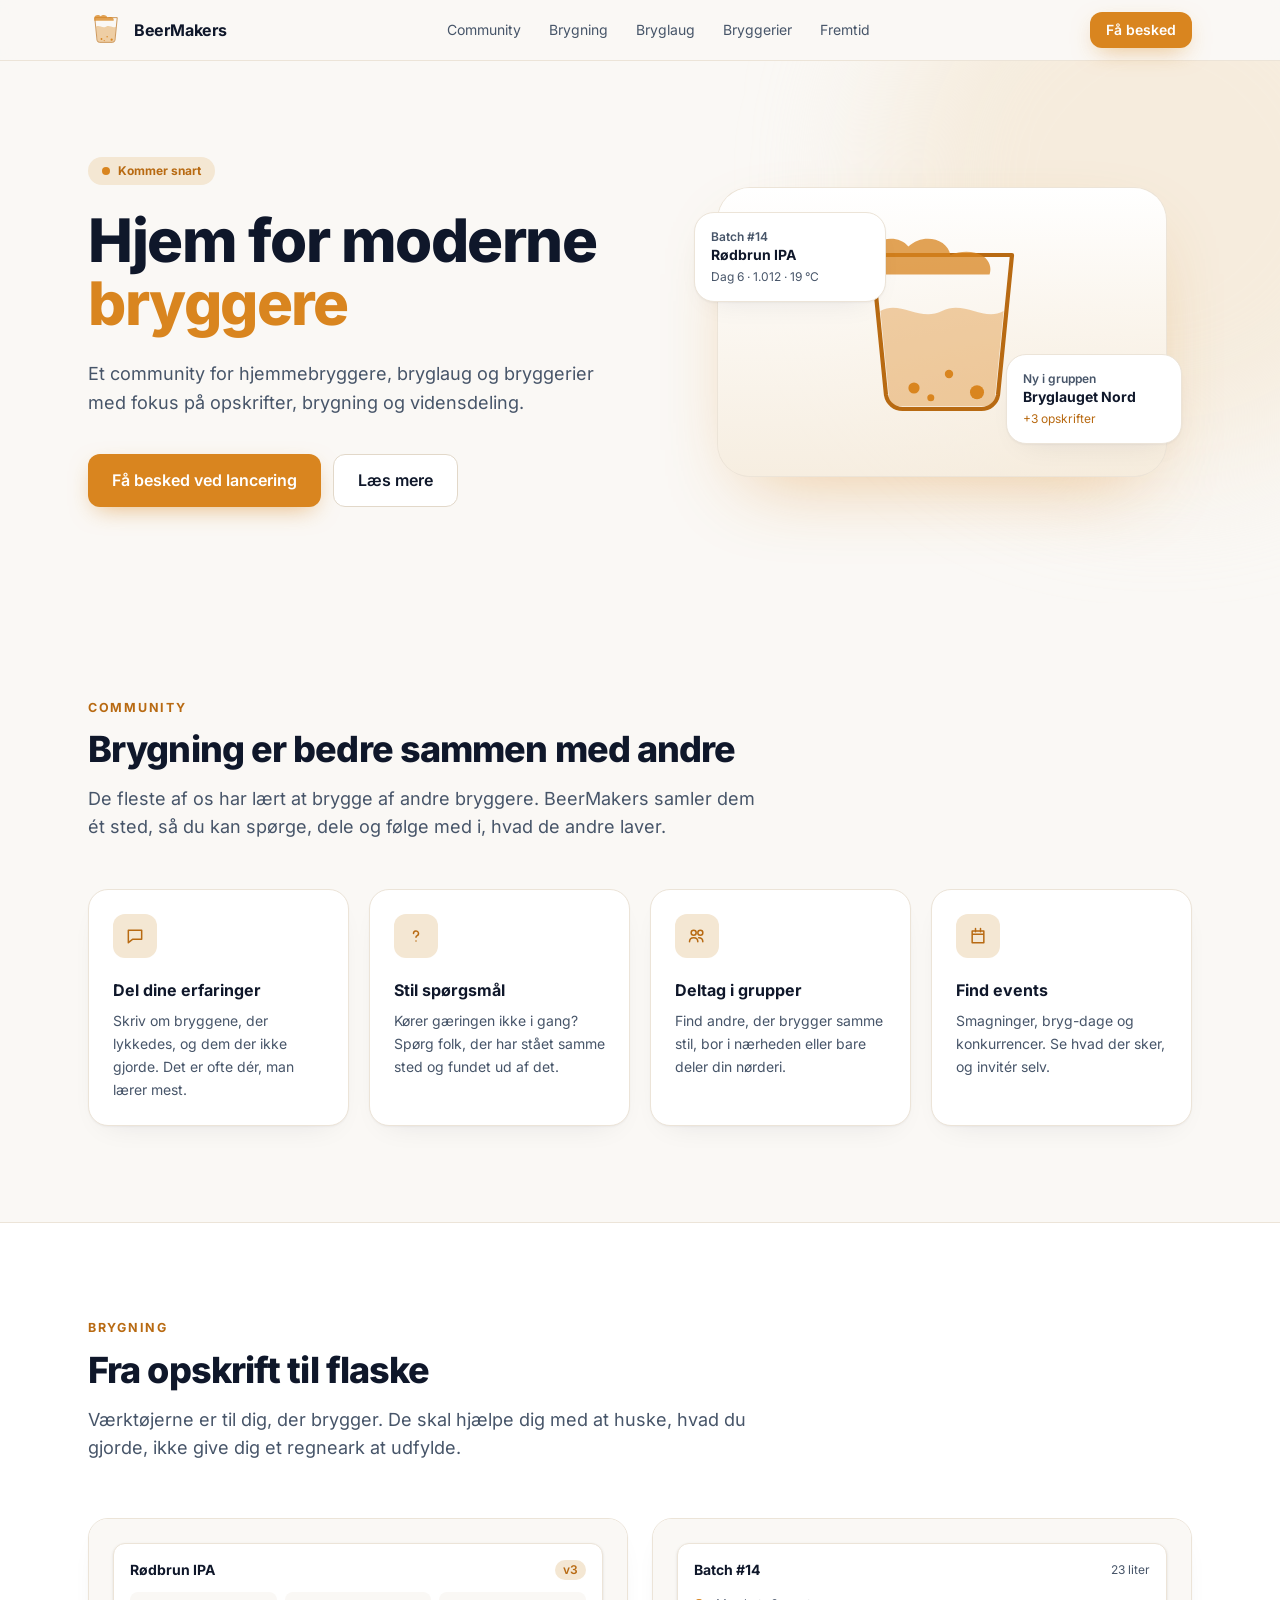
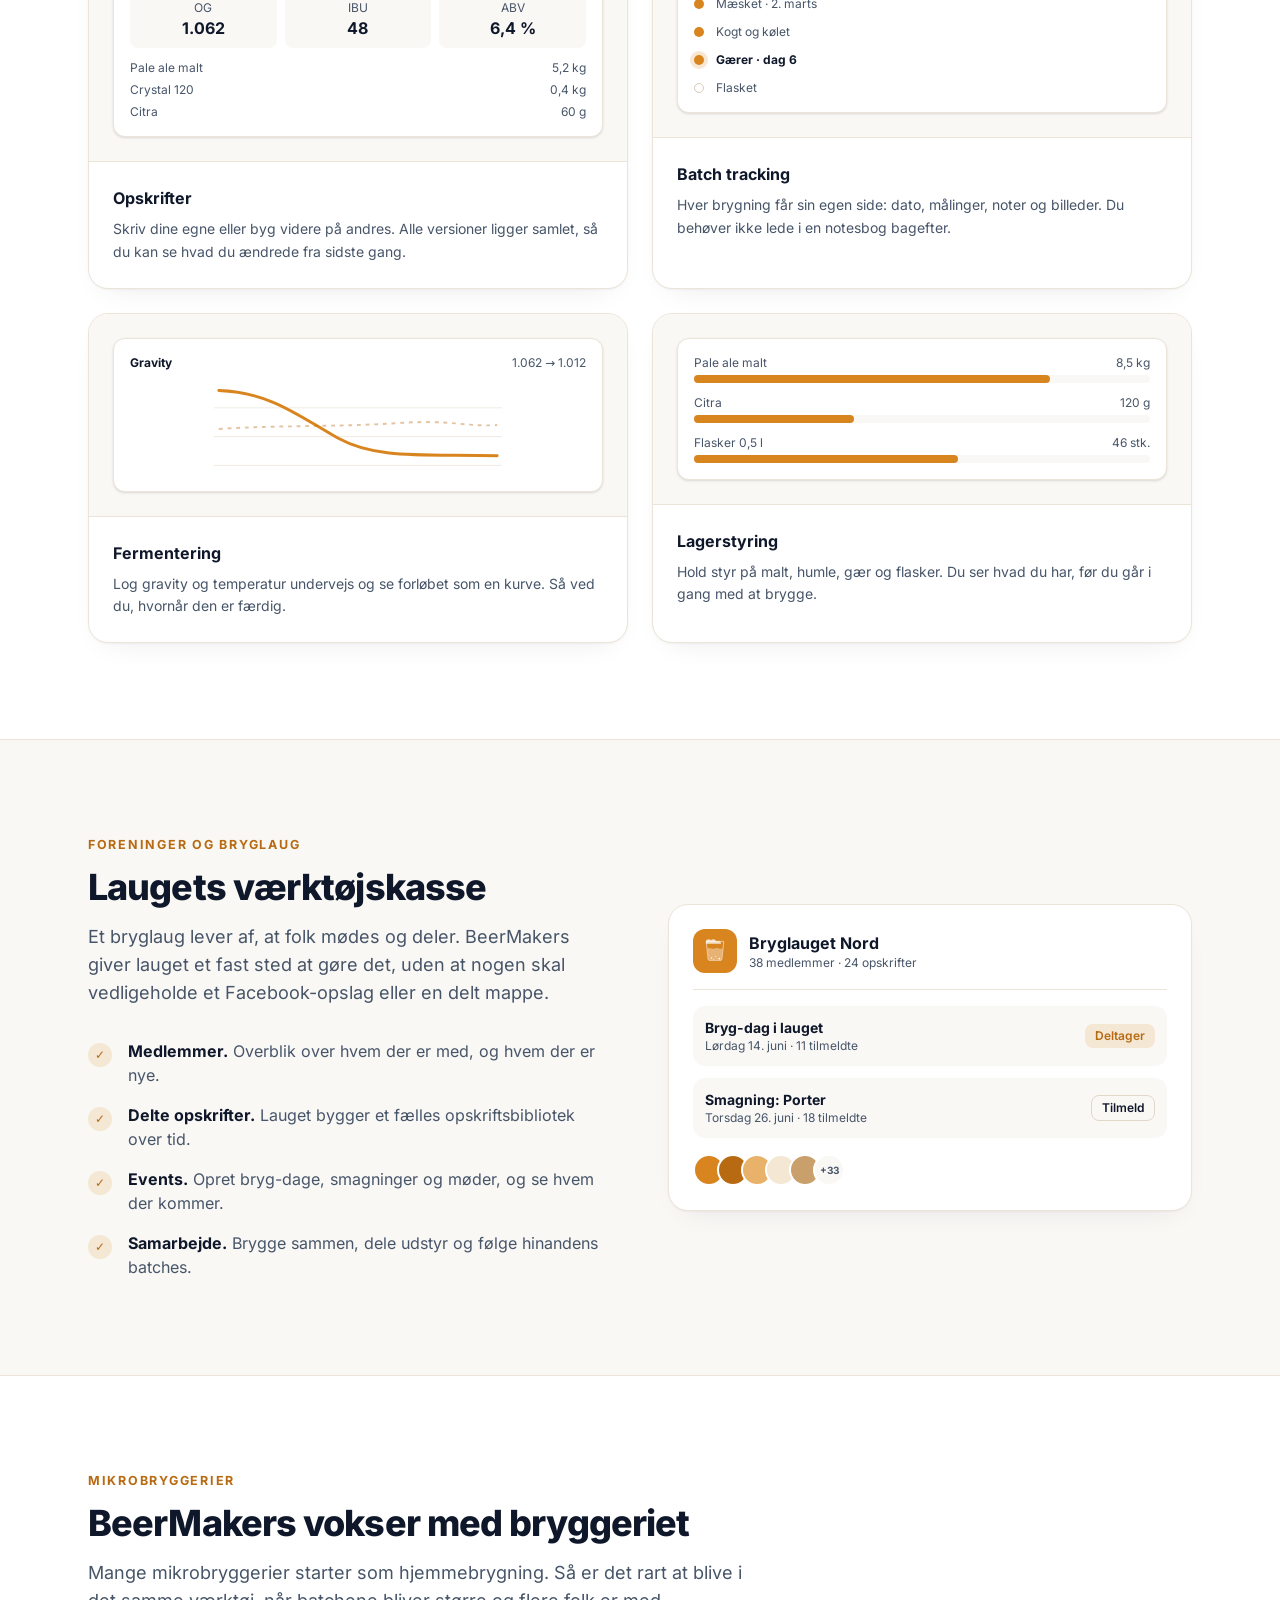
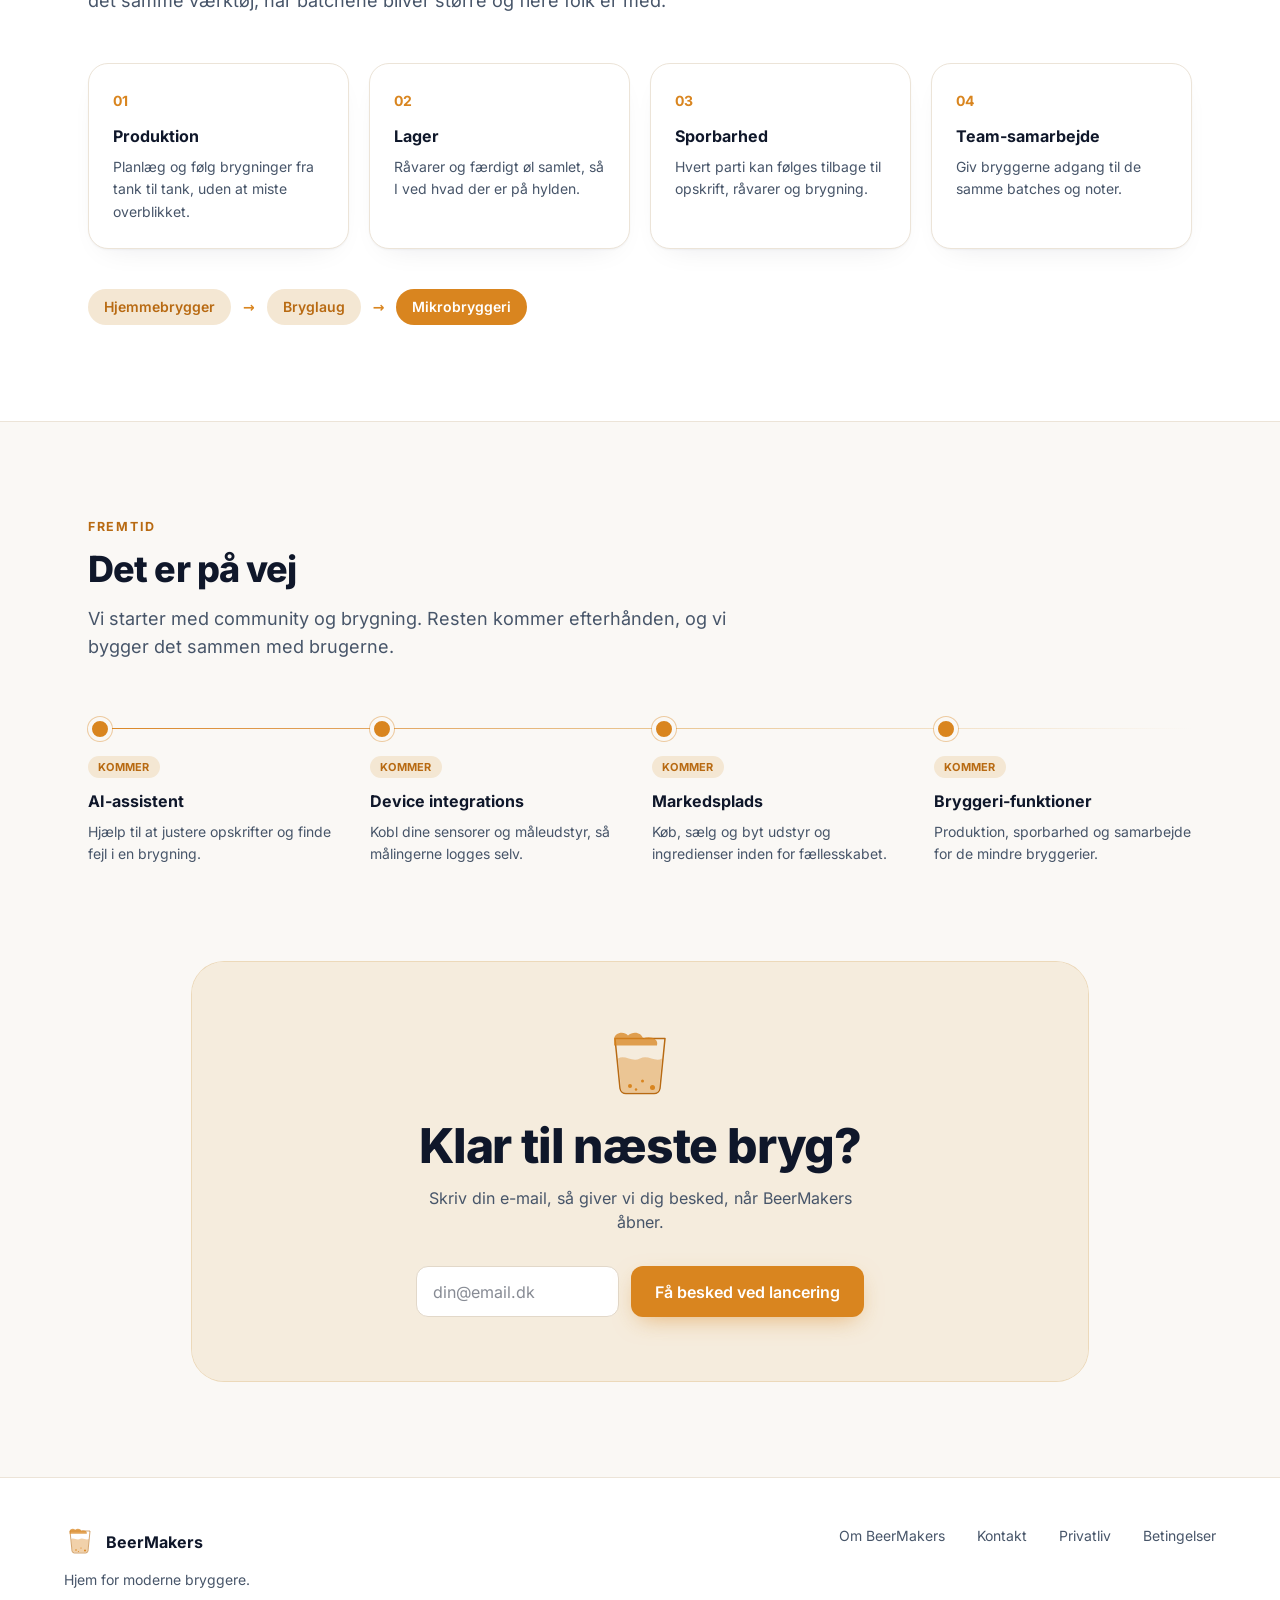
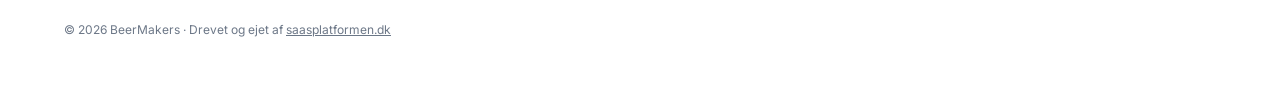
==== index.html @ 2451d0ae "Deploy 2026-11-15T20:07Z Co-authored-by: Copilot <223556219+Copilot@users.noreply.github.com>" ====
<!DOCTYPE html><html lang="da"><head><meta charset="utf-8"><meta name="viewport" content="width=device-width, initial-scale=1"><title>BeerMakers – Hjem for moderne bryggere</title><meta name="description" content="BeerMakers er et community for hjemmebryggere, bryglaug og bryggerier med fokus på opskrifter, brygning og vidensdeling. Kommer snart."><meta name="theme-color" content="#FAF8F5"><link rel="canonical" href="https://www.beermakers.online/"><link rel="icon" type="image/svg+xml" href="/favicon.svg"><meta property="og:type" content="website"><meta property="og:locale" content="da_DK"><meta property="og:site_name" content="BeerMakers"><meta property="og:title" content="BeerMakers – Hjem for moderne bryggere"><meta property="og:description" content="BeerMakers er et community for hjemmebryggere, bryglaug og bryggerier med fokus på opskrifter, brygning og vidensdeling. Kommer snart."><meta property="og:url" content="https://www.beermakers.online/"><meta name="twitter:card" content="summary"><script type="application/ld+json">{"@context":"https://schema.org","@type":"Organization","name":"BeerMakers","url":"https://www.beermakers.online","parentOrganization":{"@type":"Organization","name":"SaaSPlatformen","url":"https://www.saasplatformen.dk"}}</script><link rel="stylesheet" href="/_astro/Base.D-Mkopzg.css"></head><body><a href="#main" class="sr-only focus:not-sr-only focus:fixed focus:left-4 focus:top-4 focus:z-50 focus:rounded-lg focus:bg-white focus:px-4 focus:py-2">Spring til indhold</a><header class="sticky top-0 z-40 border-b border-[#ece4d8] bg-paper/85 backdrop-blur"><div class="mx-auto flex max-w-6xl items-center justify-between px-6 py-3"><a href="/" class="flex items-center gap-2.5 font-bold tracking-tight"><svg viewBox="80 10 160 150" fill="none" class="logo-hover h-9 w-9" aria-hidden="true" focusable="false"><defs><clipPath id="glass-clip"><path d="M110 30h100l-10 100a12 12 0 0 1-12 10h-56a12 12 0 0 1-12-10z"></path></clipPath></defs><path d="M116 70c14-8 28 8 44 0s30 8 44 0l-6 60a8 8 0 0 1-8 8h-60a8 8 0 0 1-8-8z" fill="#D9851F" fill-opacity=".38"></path><path d="M110 30h100l-10 100a12 12 0 0 1-12 10h-56a12 12 0 0 1-12-10z" stroke="#B86A12" stroke-width="3" stroke-linejoin="round"></path><g clip-path="url(#glass-clip)" fill="#D9851F"><circle class="bubble" cx="140" cy="125" r="4"></circle><circle class="bubble" cx="165" cy="115" r="3" style="animation-delay:-1.2s"></circle><circle class="bubble" cx="185" cy="128" r="5" style="animation-delay:-2.4s"></circle><circle class="bubble" cx="152" cy="132" r="2.5" style="animation-delay:-.6s"></circle></g><path class="foam" d="M108 32c0-14 20-18 28-8 10-10 28-6 30 6 14-6 32 0 28 14H108z" fill="#D9851F" fill-opacity=".75"></path></svg><span>BeerMakers</span></a><nav class="hidden items-center gap-7 text-sm text-slate-body md:flex" aria-label="Hovedmenu"><a href="#community" class="hover:text-ink">Community</a><a href="#brygning" class="hover:text-ink">Brygning</a><a href="#laug" class="hover:text-ink">Bryglaug</a><a href="#bryggerier" class="hover:text-ink">Bryggerier</a><a href="#fremtid" class="hover:text-ink">Fremtid</a></nav><a href="#notify" class="btn btn-primary !px-4 !py-2 text-sm">Få besked</a></div></header><main id="main"><!-- HERO --><section class="relative overflow-hidden"><div class="pointer-events-none absolute -right-40 -top-40 h-[560px] w-[560px] rounded-full bg-cream/70 blur-3xl"></div><div class="relative mx-auto grid max-w-6xl items-center gap-14 px-6 pb-24 pt-16 md:pt-24 lg:grid-cols-[1.1fr_1fr]"><div><span class="reveal inline-flex items-center gap-2 rounded-full bg-cream px-3.5 py-1.5 text-xs font-bold text-amber-dark"><span class="h-2 w-2 rounded-full bg-amber"></span>Kommer snart</span><h1 class="reveal mt-6 text-5xl font-extrabold leading-[1.05] tracking-tight sm:text-6xl" style="--d:80ms">Hjem for moderne <span class="text-amber">bryggere</span></h1><p class="reveal mt-6 max-w-xl text-lg leading-relaxed text-slate-body" style="--d:160ms">Et community for hjemmebryggere, bryglaug og bryggerier med fokus på opskrifter, brygning og vidensdeling.</p><div class="reveal mt-9 flex flex-wrap gap-3" style="--d:240ms"><a href="#notify" class="btn btn-primary">Få besked ved lancering</a><a href="#community" class="btn btn-ghost">Læs mere</a></div></div><div class="reveal relative mx-auto w-full max-w-md" style="--d:150ms" aria-hidden="true"><div class="rounded-[2rem] bg-gradient-to-b from-white to-cream/60 p-8 shadow-[0_30px_80px_-30px_rgba(217,133,31,.45)] ring-1 ring-[#ece4d8]"><svg viewBox="80 10 160 150" fill="none" class="logo-hover mx-auto h-56 w-56" aria-hidden="true" focusable="false"><defs><clipPath id="glass-clip"><path d="M110 30h100l-10 100a12 12 0 0 1-12 10h-56a12 12 0 0 1-12-10z"></path></clipPath></defs><path d="M116 70c14-8 28 8 44 0s30 8 44 0l-6 60a8 8 0 0 1-8 8h-60a8 8 0 0 1-8-8z" fill="#D9851F" fill-opacity=".38"></path><path d="M110 30h100l-10 100a12 12 0 0 1-12 10h-56a12 12 0 0 1-12-10z" stroke="#B86A12" stroke-width="3" stroke-linejoin="round"></path><g clip-path="url(#glass-clip)" fill="#D9851F"><circle class="bubble" cx="140" cy="125" r="4"></circle><circle class="bubble" cx="165" cy="115" r="3" style="animation-delay:-1.2s"></circle><circle class="bubble" cx="185" cy="128" r="5" style="animation-delay:-2.4s"></circle><circle class="bubble" cx="152" cy="132" r="2.5" style="animation-delay:-.6s"></circle></g><path class="foam" d="M108 32c0-14 20-18 28-8 10-10 28-6 30 6 14-6 32 0 28 14H108z" fill="#D9851F" fill-opacity=".75"></path></svg></div><div class="card floaty absolute -left-6 top-6 w-48 p-4 text-sm" style="--r:-3deg"><p class="text-xs font-semibold text-slate-body">Batch #14</p><p class="font-bold">Rødbrun IPA</p><p class="mt-1 text-xs text-slate-body">Dag 6 · 1.012 · 19 °C</p></div><div class="card floaty absolute -right-4 bottom-8 w-44 p-4 text-sm" style="--r:3deg;animation-delay:-3s"><p class="text-xs font-semibold text-slate-body">Ny i gruppen</p><p class="font-bold">Bryglauget Nord</p><p class="mt-1 text-xs text-amber-dark">+3 opskrifter</p></div></div></div></section><!-- COMMUNITY --><section id="community" class="mx-auto max-w-6xl px-6 py-24"><p class="eyebrow reveal">Community</p><h2 class="reveal mt-3 max-w-2xl text-4xl font-extrabold tracking-tight" style="--d:60ms">Brygning er bedre sammen med andre</h2><p class="reveal mt-4 max-w-2xl text-lg text-slate-body" style="--d:120ms">De fleste af os har lært at brygge af andre bryggere. BeerMakers samler dem ét sted, så du kan spørge, dele og følge med i, hvad de andre laver.</p><div class="mt-12 grid gap-5 sm:grid-cols-2 lg:grid-cols-4"><article class="card reveal p-6" style="--d:0ms"><div class="grid h-11 w-11 place-items-center rounded-xl bg-cream text-amber-dark"><svg viewBox="0 0 24 24" class="h-5 w-5" fill="none" stroke="currentColor" stroke-width="1.8" stroke-linecap="round" stroke-linejoin="round" aria-hidden="true"><path d="M4 5h16v11H9l-5 4z"></path></svg></div><h3 class="mt-5 font-bold">Del dine erfaringer</h3><p class="mt-2 text-sm leading-relaxed text-slate-body">Skriv om bryggene, der lykkedes, og dem der ikke gjorde. Det er ofte dér, man lærer mest.</p></article><article class="card reveal p-6" style="--d:80ms"><div class="grid h-11 w-11 place-items-center rounded-xl bg-cream text-amber-dark"><svg viewBox="0 0 24 24" class="h-5 w-5" fill="none" stroke="currentColor" stroke-width="1.8" stroke-linecap="round" stroke-linejoin="round" aria-hidden="true"><path d="M9 9a3 3 0 1 1 4 2.8c-.7.4-1 .9-1 1.7M12 18h.01"></path></svg></div><h3 class="mt-5 font-bold">Stil spørgsmål</h3><p class="mt-2 text-sm leading-relaxed text-slate-body">Kører gæringen ikke i gang? Spørg folk, der har stået samme sted og fundet ud af det.</p></article><article class="card reveal p-6" style="--d:160ms"><div class="grid h-11 w-11 place-items-center rounded-xl bg-cream text-amber-dark"><svg viewBox="0 0 24 24" class="h-5 w-5" fill="none" stroke="currentColor" stroke-width="1.8" stroke-linecap="round" stroke-linejoin="round" aria-hidden="true"><path d="M8 11a3 3 0 1 0 0-6 3 3 0 0 0 0 6zm8 0a3 3 0 1 0 0-6 3 3 0 0 0 0 6zM3 19c0-3 2-5 5-5s5 2 5 5m1-5c3 0 5 2 5 5"></path></svg></div><h3 class="mt-5 font-bold">Deltag i grupper</h3><p class="mt-2 text-sm leading-relaxed text-slate-body">Find andre, der brygger samme stil, bor i nærheden eller bare deler din nørderi.</p></article><article class="card reveal p-6" style="--d:240ms"><div class="grid h-11 w-11 place-items-center rounded-xl bg-cream text-amber-dark"><svg viewBox="0 0 24 24" class="h-5 w-5" fill="none" stroke="currentColor" stroke-width="1.8" stroke-linecap="round" stroke-linejoin="round" aria-hidden="true"><path d="M5 6h14v14H5zM5 10h14M9 3v4m6-4v4"></path></svg></div><h3 class="mt-5 font-bold">Find events</h3><p class="mt-2 text-sm leading-relaxed text-slate-body">Smagninger, bryg-dage og konkurrencer. Se hvad der sker, og invitér selv.</p></article></div></section><!-- BRYGNING --><section id="brygning" class="border-y border-[#ece4d8] bg-white py-24"><div class="mx-auto max-w-6xl px-6"><p class="eyebrow reveal">Brygning</p><h2 class="reveal mt-3 max-w-2xl text-4xl font-extrabold tracking-tight" style="--d:60ms">Fra opskrift til flaske</h2><p class="reveal mt-4 max-w-2xl text-lg text-slate-body" style="--d:120ms">Værktøjerne er til dig, der brygger. De skal hjælpe dig med at huske, hvad du gjorde, ikke give dig et regneark at udfylde.</p><div class="mt-14 grid gap-6 lg:grid-cols-2"><!-- opskrift --><article class="card reveal overflow-hidden" style="--d:0ms"><div class="border-b border-[#ece4d8] bg-paper p-6" aria-hidden="true"><div class="rounded-xl border border-[#ece4d8] bg-white p-4 text-sm shadow-sm"><div class="flex items-center justify-between"><b>Rødbrun IPA</b><span class="rounded-full bg-cream px-2 py-0.5 text-xs font-semibold text-amber-dark">v3</span></div><dl class="mt-3 grid grid-cols-3 gap-2 text-center text-xs text-slate-body"><div class="rounded-lg bg-paper p-2"><dt>OG</dt><dd class="text-base font-bold text-ink">1.062</dd></div><div class="rounded-lg bg-paper p-2"><dt>IBU</dt><dd class="text-base font-bold text-ink">48</dd></div><div class="rounded-lg bg-paper p-2"><dt>ABV</dt><dd class="text-base font-bold text-ink">6,4 %</dd></div></dl><ul class="mt-3 space-y-1.5 text-xs text-slate-body"><li class="flex justify-between"><span>Pale ale malt</span><span>5,2 kg</span></li><li class="flex justify-between"><span>Crystal 120</span><span>0,4 kg</span></li><li class="flex justify-between"><span>Citra</span><span>60 g</span></li></ul></div></div><div class="p-6"><h3 class="font-bold">Opskrifter</h3><p class="mt-2 text-sm leading-relaxed text-slate-body">Skriv dine egne eller byg videre på andres. Alle versioner ligger samlet, så du kan se hvad du ændrede fra sidste gang.</p></div></article><!-- batch --><article class="card reveal overflow-hidden" style="--d:80ms"><div class="border-b border-[#ece4d8] bg-paper p-6" aria-hidden="true"><div class="rounded-xl border border-[#ece4d8] bg-white p-4 text-sm shadow-sm"><div class="flex items-center justify-between"><b>Batch #14</b><span class="text-xs text-slate-body">23 liter</span></div><ol class="mt-4 space-y-3 text-xs"><li class="flex items-center gap-3"><span class="h-2.5 w-2.5 rounded-full bg-amber"></span><span class="text-slate-body">Mæsket · 2. marts</span></li><li class="flex items-center gap-3"><span class="h-2.5 w-2.5 rounded-full bg-amber"></span><span class="text-slate-body">Kogt og kølet</span></li><li class="flex items-center gap-3"><span class="h-2.5 w-2.5 rounded-full bg-amber ring-4 ring-amber/20"></span><b>Gærer · dag 6</b></li><li class="flex items-center gap-3"><span class="h-2.5 w-2.5 rounded-full border border-[#d8cbb8]"></span><span class="text-slate-body">Flasket</span></li></ol></div></div><div class="p-6"><h3 class="font-bold">Batch tracking</h3><p class="mt-2 text-sm leading-relaxed text-slate-body">Hver brygning får sin egen side: dato, målinger, noter og billeder. Du behøver ikke lede i en notesbog bagefter.</p></div></article><!-- fermentering --><article class="card reveal overflow-hidden" style="--d:0ms"><div class="border-b border-[#ece4d8] bg-paper p-6" aria-hidden="true"><div class="rounded-xl border border-[#ece4d8] bg-white p-4 shadow-sm"><div class="flex justify-between text-xs text-slate-body"><b class="text-ink">Gravity</b><span>1.062 → 1.012</span></div><svg viewBox="0 0 300 100" class="mt-2 h-24 w-full" fill="none"><path d="M0 90H300M0 60H300M0 30H300" stroke="#f1ebe1"></path><path class="drawn" d="M5 12C60 14 90 40 130 62S220 78 295 80" stroke="#D9851F" stroke-width="3" stroke-linecap="round"></path><path d="M5 52C70 48 130 50 190 46S260 50 295 48" stroke="#B86A12" stroke-opacity=".4" stroke-width="2" stroke-dasharray="4 5"></path></svg></div></div><div class="p-6"><h3 class="font-bold">Fermentering</h3><p class="mt-2 text-sm leading-relaxed text-slate-body">Log gravity og temperatur undervejs og se forløbet som en kurve. Så ved du, hvornår den er færdig.</p></div></article><!-- lager --><article class="card reveal overflow-hidden" style="--d:80ms"><div class="border-b border-[#ece4d8] bg-paper p-6" aria-hidden="true"><div class="space-y-3 rounded-xl border border-[#ece4d8] bg-white p-4 text-xs shadow-sm"><div><div class="mb-1 flex justify-between text-slate-body"><span>Pale ale malt</span><span>8,5 kg</span></div><div class="h-2 rounded-full bg-paper"><div class="h-2 w-[78%] rounded-full bg-amber"></div></div></div><div><div class="mb-1 flex justify-between text-slate-body"><span>Citra</span><span>120 g</span></div><div class="h-2 rounded-full bg-paper"><div class="h-2 w-[35%] rounded-full bg-amber"></div></div></div><div><div class="mb-1 flex justify-between text-slate-body"><span>Flasker 0,5 l</span><span>46 stk.</span></div><div class="h-2 rounded-full bg-paper"><div class="h-2 w-[58%] rounded-full bg-amber"></div></div></div></div></div><div class="p-6"><h3 class="font-bold">Lagerstyring</h3><p class="mt-2 text-sm leading-relaxed text-slate-body">Hold styr på malt, humle, gær og flasker. Du ser hvad du har, før du går i gang med at brygge.</p></div></article></div></div></section><!-- LAUG --><section id="laug" class="mx-auto grid max-w-6xl items-center gap-14 px-6 py-24 lg:grid-cols-2"><div><p class="eyebrow reveal">Foreninger og bryglaug</p><h2 class="reveal mt-3 text-4xl font-extrabold tracking-tight" style="--d:60ms">Laugets værktøjskasse</h2><p class="reveal mt-4 text-lg text-slate-body" style="--d:120ms">Et bryglaug lever af, at folk mødes og deler. BeerMakers giver lauget et fast sted at gøre det, uden at nogen skal vedligeholde et Facebook-opslag eller en delt mappe.</p><ul class="mt-8 space-y-4"><li class="reveal flex gap-4" style="--d:0ms"><span class="mt-1 grid h-6 w-6 shrink-0 place-items-center rounded-full bg-cream text-xs font-bold text-amber-dark">✓</span><p><b>Medlemmer.</b> <span class="text-slate-body">Overblik over hvem der er med, og hvem der er nye.</span></p></li><li class="reveal flex gap-4" style="--d:70ms"><span class="mt-1 grid h-6 w-6 shrink-0 place-items-center rounded-full bg-cream text-xs font-bold text-amber-dark">✓</span><p><b>Delte opskrifter.</b> <span class="text-slate-body">Lauget bygger et fælles opskriftsbibliotek over tid.</span></p></li><li class="reveal flex gap-4" style="--d:140ms"><span class="mt-1 grid h-6 w-6 shrink-0 place-items-center rounded-full bg-cream text-xs font-bold text-amber-dark">✓</span><p><b>Events.</b> <span class="text-slate-body">Opret bryg-dage, smagninger og møder, og se hvem der kommer.</span></p></li><li class="reveal flex gap-4" style="--d:210ms"><span class="mt-1 grid h-6 w-6 shrink-0 place-items-center rounded-full bg-cream text-xs font-bold text-amber-dark">✓</span><p><b>Samarbejde.</b> <span class="text-slate-body">Brygge sammen, dele udstyr og følge hinandens batches.</span></p></li></ul></div><div class="reveal card p-6" style="--d:120ms" aria-hidden="true"><div class="flex items-center gap-3 border-b border-[#ece4d8] pb-4"><span class="grid h-11 w-11 place-items-center rounded-xl bg-amber text-white"><svg viewBox="80 10 160 150" fill="none" class="logo-hover h-7 w-7 brightness-0 invert" aria-hidden="true" focusable="false"><defs><clipPath id="glass-clip"><path d="M110 30h100l-10 100a12 12 0 0 1-12 10h-56a12 12 0 0 1-12-10z"></path></clipPath></defs><path d="M116 70c14-8 28 8 44 0s30 8 44 0l-6 60a8 8 0 0 1-8 8h-60a8 8 0 0 1-8-8z" fill="#D9851F" fill-opacity=".38"></path><path d="M110 30h100l-10 100a12 12 0 0 1-12 10h-56a12 12 0 0 1-12-10z" stroke="#B86A12" stroke-width="3" stroke-linejoin="round"></path><g clip-path="url(#glass-clip)" fill="#D9851F"><circle class="bubble" cx="140" cy="125" r="4"></circle><circle class="bubble" cx="165" cy="115" r="3" style="animation-delay:-1.2s"></circle><circle class="bubble" cx="185" cy="128" r="5" style="animation-delay:-2.4s"></circle><circle class="bubble" cx="152" cy="132" r="2.5" style="animation-delay:-.6s"></circle></g><path class="foam" d="M108 32c0-14 20-18 28-8 10-10 28-6 30 6 14-6 32 0 28 14H108z" fill="#D9851F" fill-opacity=".75"></path></svg></span><div><b>Bryglauget Nord</b><p class="text-xs text-slate-body">38 medlemmer · 24 opskrifter</p></div></div><div class="mt-4 space-y-3 text-sm"><div class="flex items-center justify-between rounded-xl bg-paper p-3"><div><b>Bryg-dag i lauget</b><p class="text-xs text-slate-body">Lørdag 14. juni · 11 tilmeldte</p></div><span class="rounded-lg bg-cream px-2.5 py-1 text-xs font-semibold text-amber-dark">Deltager</span></div><div class="flex items-center justify-between rounded-xl bg-paper p-3"><div><b>Smagning: Porter</b><p class="text-xs text-slate-body">Torsdag 26. juni · 18 tilmeldte</p></div><span class="rounded-lg border border-[#e2d8c9] px-2.5 py-1 text-xs font-semibold">Tilmeld</span></div><div class="flex -space-x-2 pt-1"><span class="h-8 w-8 rounded-full border-2 border-white" style="background:#D9851F"></span><span class="h-8 w-8 rounded-full border-2 border-white" style="background:#B86A12"></span><span class="h-8 w-8 rounded-full border-2 border-white" style="background:#E9B26A"></span><span class="h-8 w-8 rounded-full border-2 border-white" style="background:#F4E7D3"></span><span class="h-8 w-8 rounded-full border-2 border-white" style="background:#C9A06B"></span><span class="grid h-8 w-8 place-items-center rounded-full border-2 border-white bg-paper text-[10px] font-bold text-slate-body">+33</span></div></div></div></section><!-- BRYGGERIER --><section id="bryggerier" class="bg-white py-24 border-y border-[#ece4d8]"><div class="mx-auto max-w-6xl px-6"><p class="eyebrow reveal">Mikrobryggerier</p><h2 class="reveal mt-3 max-w-2xl text-4xl font-extrabold tracking-tight" style="--d:60ms">BeerMakers vokser med bryggeriet</h2><p class="reveal mt-4 max-w-2xl text-lg text-slate-body" style="--d:120ms">Mange mikrobryggerier starter som hjemmebrygning. Så er det rart at blive i det samme værktøj, når batchene bliver større og flere folk er med.</p><div class="mt-12 grid gap-5 sm:grid-cols-2 lg:grid-cols-4"><article class="card reveal p-6" style="--d:0ms"><span class="text-sm font-bold text-amber">01</span><h3 class="mt-3 font-bold">Produktion</h3><p class="mt-2 text-sm leading-relaxed text-slate-body">Planlæg og følg brygninger fra tank til tank, uden at miste overblikket.</p></article><article class="card reveal p-6" style="--d:80ms"><span class="text-sm font-bold text-amber">02</span><h3 class="mt-3 font-bold">Lager</h3><p class="mt-2 text-sm leading-relaxed text-slate-body">Råvarer og færdigt øl samlet, så I ved hvad der er på hylden.</p></article><article class="card reveal p-6" style="--d:160ms"><span class="text-sm font-bold text-amber">03</span><h3 class="mt-3 font-bold">Sporbarhed</h3><p class="mt-2 text-sm leading-relaxed text-slate-body">Hvert parti kan følges tilbage til opskrift, råvarer og brygning.</p></article><article class="card reveal p-6" style="--d:240ms"><span class="text-sm font-bold text-amber">04</span><h3 class="mt-3 font-bold">Team-samarbejde</h3><p class="mt-2 text-sm leading-relaxed text-slate-body">Giv bryggerne adgang til de samme batches og noter.</p></article></div><div class="reveal mt-10 flex flex-wrap items-center gap-3 text-sm font-semibold" style="--d:200ms"><span class="rounded-full bg-cream px-4 py-2 text-amber-dark">Hjemmebrygger</span><span aria-hidden="true" class="text-amber">→</span><span class="rounded-full bg-cream px-4 py-2 text-amber-dark">Bryglaug</span><span aria-hidden="true" class="text-amber">→</span><span class="rounded-full bg-amber px-4 py-2 text-white">Mikrobryggeri</span></div></div></section><!-- FREMTID --><section id="fremtid" class="mx-auto max-w-6xl px-6 py-24"><p class="eyebrow reveal">Fremtid</p><h2 class="reveal mt-3 max-w-2xl text-4xl font-extrabold tracking-tight" style="--d:60ms">Det er på vej</h2><p class="reveal mt-4 max-w-2xl text-lg text-slate-body" style="--d:120ms">Vi starter med community og brygning. Resten kommer efterhånden, og vi bygger det sammen med brugerne.</p><ol class="relative mt-14 grid gap-6 md:grid-cols-4"><div class="absolute left-0 right-0 top-[11px] hidden h-px bg-gradient-to-r from-amber via-[#e9c48f] to-transparent md:block"></div><li class="reveal relative pt-9" style="--d:0ms"><span class="absolute left-0 top-0 h-6 w-6 rounded-full border-4 border-paper bg-amber ring-1 ring-amber/40"></span><span class="rounded-full bg-cream px-2.5 py-1 text-[11px] font-bold uppercase tracking-wide text-amber-dark">Kommer</span><h3 class="mt-3 font-bold">AI-assistent</h3><p class="mt-2 text-sm leading-relaxed text-slate-body">Hjælp til at justere opskrifter og finde fejl i en brygning.</p></li><li class="reveal relative pt-9" style="--d:100ms"><span class="absolute left-0 top-0 h-6 w-6 rounded-full border-4 border-paper bg-amber ring-1 ring-amber/40"></span><span class="rounded-full bg-cream px-2.5 py-1 text-[11px] font-bold uppercase tracking-wide text-amber-dark">Kommer</span><h3 class="mt-3 font-bold">Device integrations</h3><p class="mt-2 text-sm leading-relaxed text-slate-body">Kobl dine sensorer og måleudstyr, så målingerne logges selv.</p></li><li class="reveal relative pt-9" style="--d:200ms"><span class="absolute left-0 top-0 h-6 w-6 rounded-full border-4 border-paper bg-amber ring-1 ring-amber/40"></span><span class="rounded-full bg-cream px-2.5 py-1 text-[11px] font-bold uppercase tracking-wide text-amber-dark">Kommer</span><h3 class="mt-3 font-bold">Markedsplads</h3><p class="mt-2 text-sm leading-relaxed text-slate-body">Køb, sælg og byt udstyr og ingredienser inden for fællesskabet.</p></li><li class="reveal relative pt-9" style="--d:300ms"><span class="absolute left-0 top-0 h-6 w-6 rounded-full border-4 border-paper bg-amber ring-1 ring-amber/40"></span><span class="rounded-full bg-cream px-2.5 py-1 text-[11px] font-bold uppercase tracking-wide text-amber-dark">Kommer</span><h3 class="mt-3 font-bold">Bryggeri-funktioner</h3><p class="mt-2 text-sm leading-relaxed text-slate-body">Produktion, sporbarhed og samarbejde for de mindre bryggerier.</p></li></ol></section><!-- CTA --><section id="notify" class="px-6 pb-24"><div class="relative mx-auto max-w-4xl overflow-hidden rounded-[2rem] bg-cream/70 p-10 text-center ring-1 ring-[#ecd9ba] sm:p-16"><svg viewBox="80 10 160 150" fill="none" class="logo-hover reveal mx-auto h-20 w-20" aria-hidden="true" focusable="false"><defs><clipPath id="glass-clip"><path d="M110 30h100l-10 100a12 12 0 0 1-12 10h-56a12 12 0 0 1-12-10z"></path></clipPath></defs><path d="M116 70c14-8 28 8 44 0s30 8 44 0l-6 60a8 8 0 0 1-8 8h-60a8 8 0 0 1-8-8z" fill="#D9851F" fill-opacity=".38"></path><path d="M110 30h100l-10 100a12 12 0 0 1-12 10h-56a12 12 0 0 1-12-10z" stroke="#B86A12" stroke-width="3" stroke-linejoin="round"></path><g clip-path="url(#glass-clip)" fill="#D9851F"><circle class="bubble" cx="140" cy="125" r="4"></circle><circle class="bubble" cx="165" cy="115" r="3" style="animation-delay:-1.2s"></circle><circle class="bubble" cx="185" cy="128" r="5" style="animation-delay:-2.4s"></circle><circle class="bubble" cx="152" cy="132" r="2.5" style="animation-delay:-.6s"></circle></g><path class="foam" d="M108 32c0-14 20-18 28-8 10-10 28-6 30 6 14-6 32 0 28 14H108z" fill="#D9851F" fill-opacity=".75"></path></svg><h2 class="reveal mt-4 text-4xl font-extrabold tracking-tight sm:text-5xl" style="--d:60ms">Klar til næste bryg?</h2><p class="reveal mx-auto mt-4 max-w-md text-slate-body" style="--d:120ms">Skriv din e-mail, så giver vi dig besked, når BeerMakers åbner.</p><form data-notify class="reveal mx-auto mt-8 flex max-w-md flex-col gap-3 sm:flex-row" style="--d:180ms"><label class="sr-only" for="email">E-mail</label><input id="email" type="email" required placeholder="din@email.dk" autocomplete="email" class="min-w-0 flex-1 rounded-xl border border-[#e2d8c9] bg-white px-4 py-3 outline-none transition focus:border-amber focus:ring-4 focus:ring-amber/20"><button type="submit" class="btn btn-primary">Få besked ved lancering</button></form><p id="notify-ok" hidden class="mt-6 font-semibold text-amber-dark">Tak! Vi skriver til dig, når vi er klar.</p></div></section></main><footer class="border-t border-[#ece4d8] bg-white px-6 py-12"><div class="mx-auto flex max-w-6xl flex-col justify-between gap-8 md:flex-row"><div><div class="flex items-center gap-2.5 font-bold"><svg viewBox="80 10 160 150" fill="none" class="logo-hover h-8 w-8" aria-hidden="true" focusable="false"><defs><clipPath id="glass-clip"><path d="M110 30h100l-10 100a12 12 0 0 1-12 10h-56a12 12 0 0 1-12-10z"></path></clipPath></defs><path d="M116 70c14-8 28 8 44 0s30 8 44 0l-6 60a8 8 0 0 1-8 8h-60a8 8 0 0 1-8-8z" fill="#D9851F" fill-opacity=".38"></path><path d="M110 30h100l-10 100a12 12 0 0 1-12 10h-56a12 12 0 0 1-12-10z" stroke="#B86A12" stroke-width="3" stroke-linejoin="round"></path><g clip-path="url(#glass-clip)" fill="#D9851F"><circle class="bubble" cx="140" cy="125" r="4"></circle><circle class="bubble" cx="165" cy="115" r="3" style="animation-delay:-1.2s"></circle><circle class="bubble" cx="185" cy="128" r="5" style="animation-delay:-2.4s"></circle><circle class="bubble" cx="152" cy="132" r="2.5" style="animation-delay:-.6s"></circle></g><path class="foam" d="M108 32c0-14 20-18 28-8 10-10 28-6 30 6 14-6 32 0 28 14H108z" fill="#D9851F" fill-opacity=".75"></path></svg>BeerMakers</div><p class="mt-3 text-sm text-slate-body">Hjem for moderne bryggere.</p></div><nav class="flex flex-wrap gap-x-8 gap-y-3 text-sm text-slate-body" aria-label="Footer"><a href="#community" class="hover:text-ink">Om BeerMakers</a><a href="mailto:kontakt@saasplatformen.dk" class="hover:text-ink">Kontakt</a><a href="/privatliv/" class="hover:text-ink">Privatliv</a><a href="/betingelser/" class="hover:text-ink">Betingelser</a></nav></div><p class="mx-auto mt-8 max-w-6xl text-xs text-slate-body/80">© 2026 BeerMakers · Drevet og ejet af <a href="https://saasplatformen.dk" target="_blank" rel="noopener noreferrer" class="underline hover:text-ink">saasplatformen.dk</a></p></footer><script type="module">var e=new IntersectionObserver(t=>t.forEach(t=>{t.isIntersecting&&(t.target.classList.add(`in`),e.unobserve(t.target))}),{threshold:.12});document.querySelectorAll(`.reveal`).forEach(t=>e.observe(t));var t=document.querySelector(`form[data-notify]`);t?.addEventListener(`submit`,e=>{e.preventDefault(),t.hidden=!0,document.getElementById(`notify-ok`)?.removeAttribute(`hidden`)});</script></body></html>
---- _astro/Base.D-Mkopzg.css ----
/*! tailwindcss v4.3.5 | MIT License | https://tailwindcss.com */
@layer properties{@supports (((-webkit-hyphens:none)) and (not (margin-trim:block))) or ((-moz-orient:inline) and (not (color:rgb(from red r g b)))){*,:before,:after,::backdrop{--tw-space-y-reverse:0;--tw-space-x-reverse:0;--tw-border-style:solid;--tw-gradient-position:initial;--tw-gradient-from:#0000;--tw-gradient-via:#0000;--tw-gradient-to:#0000;--tw-gradient-stops:initial;--tw-gradient-via-stops:initial;--tw-gradient-from-position:0%;--tw-gradient-via-position:50%;--tw-gradient-to-position:100%;--tw-leading:initial;--tw-font-weight:initial;--tw-tracking:initial;--tw-shadow:0 0 #0000;--tw-shadow-color:initial;--tw-shadow-alpha:100%;--tw-inset-shadow:0 0 #0000;--tw-inset-shadow-color:initial;--tw-inset-shadow-alpha:100%;--tw-ring-color:initial;--tw-ring-shadow:0 0 #0000;--tw-inset-ring-color:initial;--tw-inset-ring-shadow:0 0 #0000;--tw-ring-inset:initial;--tw-ring-offset-width:0px;--tw-ring-offset-color:#fff;--tw-ring-offset-shadow:0 0 #0000;--tw-blur:initial;--tw-brightness:initial;--tw-contrast:initial;--tw-grayscale:initial;--tw-hue-rotate:initial;--tw-invert:initial;--tw-opacity:initial;--tw-saturate:initial;--tw-sepia:initial;--tw-drop-shadow:initial;--tw-drop-shadow-color:initial;--tw-drop-shadow-alpha:100%;--tw-drop-shadow-size:initial;--tw-backdrop-blur:initial;--tw-backdrop-brightness:initial;--tw-backdrop-contrast:initial;--tw-backdrop-grayscale:initial;--tw-backdrop-hue-rotate:initial;--tw-backdrop-invert:initial;--tw-backdrop-opacity:initial;--tw-backdrop-saturate:initial;--tw-backdrop-sepia:initial}}}@layer theme{:root,:host{--font-sans:"Inter Variable", system-ui, sans-serif;--font-mono:ui-monospace, SFMono-Regular, Menlo, Monaco, Consolas, "Liberation Mono", "Courier New", monospace;--color-white:#fff;--spacing:.25rem;--container-md:28rem;--container-xl:36rem;--container-2xl:42rem;--container-4xl:56rem;--container-6xl:72rem;--text-xs:.75rem;--text-xs--line-height:calc(1 / .75);--text-sm:.875rem;--text-sm--line-height:calc(1.25 / .875);--text-base:1rem;--text-base--line-height:calc(1.5 / 1);--text-lg:1.125rem;--text-lg--line-height:calc(1.75 / 1.125);--text-4xl:2.25rem;--text-4xl--line-height:calc(2.5 / 2.25);--text-5xl:3rem;--text-5xl--line-height:1;--text-6xl:3.75rem;--text-6xl--line-height:1;--font-weight-semibold:600;--font-weight-bold:700;--font-weight-extrabold:800;--tracking-tight:-.025em;--tracking-wide:.025em;--leading-relaxed:1.625;--radius-lg:.5rem;--radius-xl:.75rem;--blur-3xl:64px;--default-transition-duration:.15s;--default-transition-timing-function:cubic-bezier(.4, 0, .2, 1);--default-font-family:var(--font-sans);--default-mono-font-family:var(--font-mono);--color-amber:#d9851f;--color-amber-dark:#b86a12;--color-cream:#f4e7d3;--color-paper:#faf8f5;--color-ink:#0f172a;--color-slate-body:#475569}}@layer base{*,:after,:before,::backdrop{box-sizing:border-box;border:0 solid;margin:0;padding:0}::file-selector-button{box-sizing:border-box;border:0 solid;margin:0;padding:0}html,:host{-webkit-text-size-adjust:100%;tab-size:4;line-height:1.5;font-family:var(--default-font-family,-apple-system, BlinkMacSystemFont, "Segoe UI", Roboto, "Helvetica Neue", "Noto Sans", Arial, sans-serif, "Apple Color Emoji", "Segoe UI Emoji", "Segoe UI Symbol", "Noto Color Emoji");font-feature-settings:var(--default-font-feature-settings,normal);font-variation-settings:var(--default-font-variation-settings,normal);-webkit-tap-highlight-color:transparent}hr{height:0;color:inherit;border-top-width:1px}abbr:where([title]){text-decoration:underline dotted}h1,h2,h3,h4,h5,h6{font-size:inherit;font-weight:inherit}a{color:inherit;-webkit-text-decoration:inherit;-webkit-text-decoration:inherit;-webkit-text-decoration:inherit;text-decoration:inherit}b,strong{font-weight:bolder}code,kbd,samp,pre{font-family:var(--default-mono-font-family,ui-monospace, SFMono-Regular, Menlo, Monaco, Consolas, "Liberation Mono", "Courier New", monospace);font-feature-settings:var(--default-mono-font-feature-settings,normal);font-variation-settings:var(--default-mono-font-variation-settings,normal);font-size:1em}small{font-size:80%}sub,sup{vertical-align:baseline;font-size:75%;line-height:0;position:relative}sub{bottom:-.25em}sup{top:-.5em}table{text-indent:0;border-color:inherit;border-collapse:collapse}:-moz-focusring:where(:not(iframe)){outline:auto}progress{vertical-align:baseline}summary{display:list-item}ol,ul,menu{list-style:none}img,svg,video,canvas,audio,iframe,embed,object{vertical-align:middle;display:block}img,video{max-width:100%;height:auto}button,input,select,optgroup,textarea{font:inherit;font-feature-settings:inherit;font-variation-settings:inherit;letter-spacing:inherit;color:inherit;opacity:1;background-color:#0000;border-radius:0}::file-selector-button{font:inherit;font-feature-settings:inherit;font-variation-settings:inherit;letter-spacing:inherit;color:inherit;opacity:1;background-color:#0000;border-radius:0}:where(select:is([multiple],[size])) optgroup{font-weight:bolder}:where(select:is([multiple],[size])) optgroup option{padding-inline-start:20px}::file-selector-button{margin-inline-end:4px}::placeholder{opacity:1}@supports (not ((-webkit-appearance:-apple-pay-button))) or (contain-intrinsic-size:1px){::placeholder{color:currentColor}@supports (color:color-mix(in lab, red, red)){::placeholder{color:color-mix(in oklab, currentcolor 50%, transparent)}}}textarea{resize:vertical}::-webkit-search-decoration{-webkit-appearance:none}::-webkit-date-and-time-value{min-height:1lh;text-align:inherit}::-webkit-datetime-edit{display:inline-flex}::-webkit-datetime-edit-fields-wrapper{padding:0}::-webkit-datetime-edit{padding-block:0}::-webkit-datetime-edit-year-field{padding-block:0}::-webkit-datetime-edit-month-field{padding-block:0}::-webkit-datetime-edit-day-field{padding-block:0}::-webkit-datetime-edit-hour-field{padding-block:0}::-webkit-datetime-edit-minute-field{padding-block:0}::-webkit-datetime-edit-second-field{padding-block:0}::-webkit-datetime-edit-millisecond-field{padding-block:0}::-webkit-datetime-edit-meridiem-field{padding-block:0}::-webkit-calendar-picker-indicator{line-height:1}:-moz-ui-invalid{box-shadow:none}button,input:where([type=button],[type=reset],[type=submit]){appearance:button}::file-selector-button{appearance:button}::-webkit-inner-spin-button{height:auto}::-webkit-outer-spin-button{height:auto}[hidden]:where(:not([hidden=until-found])){display:none!important}}@layer components;@layer utilities{.pointer-events-none{pointer-events:none}.sr-only{clip-path:inset(50%);white-space:nowrap;border-width:0;width:1px;height:1px;margin:-1px;padding:0;position:absolute;overflow:hidden}.absolute{position:absolute}.relative{position:relative}.sticky{position:sticky}.-top-40{top:calc(var(--spacing) * -40)}.top-0{top:0}.top-6{top:calc(var(--spacing) * 6)}.top-\[11px\]{top:11px}.-right-4{right:calc(var(--spacing) * -4)}.-right-40{right:calc(var(--spacing) * -40)}.right-0{right:0}.bottom-8{bottom:calc(var(--spacing) * 8)}.-left-6{left:calc(var(--spacing) * -6)}.left-0{left:0}.z-40{z-index:40}.mx-auto{margin-inline:auto}.mt-1{margin-top:var(--spacing)}.mt-2{margin-top:calc(var(--spacing) * 2)}.mt-3{margin-top:calc(var(--spacing) * 3)}.mt-4{margin-top:calc(var(--spacing) * 4)}.mt-5{margin-top:calc(var(--spacing) * 5)}.mt-6{margin-top:calc(var(--spacing) * 6)}.mt-8{margin-top:calc(var(--spacing) * 8)}.mt-9{margin-top:calc(var(--spacing) * 9)}.mt-10{margin-top:calc(var(--spacing) * 10)}.mt-12{margin-top:calc(var(--spacing) * 12)}.mt-14{margin-top:calc(var(--spacing) * 14)}.mb-1{margin-bottom:var(--spacing)}.flex{display:flex}.grid{display:grid}.hidden{display:none}.inline-flex{display:inline-flex}.h-2{height:calc(var(--spacing) * 2)}.h-2\.5{height:calc(var(--spacing) * 2.5)}.h-5{height:calc(var(--spacing) * 5)}.h-6{height:calc(var(--spacing) * 6)}.h-7{height:calc(var(--spacing) * 7)}.h-8{height:calc(var(--spacing) * 8)}.h-9{height:calc(var(--spacing) * 9)}.h-11{height:calc(var(--spacing) * 11)}.h-20{height:calc(var(--spacing) * 20)}.h-24{height:calc(var(--spacing) * 24)}.h-56{height:calc(var(--spacing) * 56)}.h-\[560px\]{height:560px}.h-px{height:1px}.w-2{width:calc(var(--spacing) * 2)}.w-2\.5{width:calc(var(--spacing) * 2.5)}.w-5{width:calc(var(--spacing) * 5)}.w-6{width:calc(var(--spacing) * 6)}.w-7{width:calc(var(--spacing) * 7)}.w-8{width:calc(var(--spacing) * 8)}.w-9{width:calc(var(--spacing) * 9)}.w-11{width:calc(var(--spacing) * 11)}.w-20{width:calc(var(--spacing) * 20)}.w-44{width:calc(var(--spacing) * 44)}.w-48{width:calc(var(--spacing) * 48)}.w-56{width:calc(var(--spacing) * 56)}.w-\[35\%\]{width:35%}.w-\[58\%\]{width:58%}.w-\[78\%\]{width:78%}.w-\[560px\]{width:560px}.w-full{width:100%}.max-w-2xl{max-width:var(--container-2xl)}.max-w-4xl{max-width:var(--container-4xl)}.max-w-6xl{max-width:var(--container-6xl)}.max-w-md{max-width:var(--container-md)}.max-w-xl{max-width:var(--container-xl)}.min-w-0{min-width:0}.flex-1{flex:1}.shrink-0{flex-shrink:0}.grid-cols-3{grid-template-columns:repeat(3,minmax(0,1fr))}.flex-col{flex-direction:column}.flex-wrap{flex-wrap:wrap}.place-items-center{place-items:center}.items-center{align-items:center}.justify-between{justify-content:space-between}.gap-2{gap:calc(var(--spacing) * 2)}.gap-2\.5{gap:calc(var(--spacing) * 2.5)}.gap-3{gap:calc(var(--spacing) * 3)}.gap-4{gap:calc(var(--spacing) * 4)}.gap-5{gap:calc(var(--spacing) * 5)}.gap-6{gap:calc(var(--spacing) * 6)}.gap-7{gap:calc(var(--spacing) * 7)}.gap-8{gap:calc(var(--spacing) * 8)}.gap-14{gap:calc(var(--spacing) * 14)}:where(.space-y-1\.5>:not(:last-child)){--tw-space-y-reverse:0;margin-block-start:calc(calc(var(--spacing) * 1.5) * var(--tw-space-y-reverse));margin-block-end:calc(calc(var(--spacing) * 1.5) * calc(1 - var(--tw-space-y-reverse)))}:where(.space-y-3>:not(:last-child)){--tw-space-y-reverse:0;margin-block-start:calc(calc(var(--spacing) * 3) * var(--tw-space-y-reverse));margin-block-end:calc(calc(var(--spacing) * 3) * calc(1 - var(--tw-space-y-reverse)))}:where(.space-y-4>:not(:last-child)){--tw-space-y-reverse:0;margin-block-start:calc(calc(var(--spacing) * 4) * var(--tw-space-y-reverse));margin-block-end:calc(calc(var(--spacing) * 4) * calc(1 - var(--tw-space-y-reverse)))}.gap-x-8{column-gap:calc(var(--spacing) * 8)}:where(.-space-x-2>:not(:last-child)){--tw-space-x-reverse:0;margin-inline-start:calc(calc(var(--spacing) * -2) * var(--tw-space-x-reverse));margin-inline-end:calc(calc(var(--spacing) * -2) * calc(1 - var(--tw-space-x-reverse)))}.gap-y-3{row-gap:calc(var(--spacing) * 3)}.overflow-hidden{overflow:hidden}.rounded-\[2rem\]{border-radius:2rem}.rounded-full{border-radius:2147483647px}.rounded-lg{border-radius:var(--radius-lg)}.rounded-xl{border-radius:var(--radius-xl)}.border{border-style:var(--tw-border-style);border-width:1px}.border-2{border-style:var(--tw-border-style);border-width:2px}.border-4{border-style:var(--tw-border-style);border-width:4px}.border-y{border-block-style:var(--tw-border-style);border-block-width:1px}.border-t{border-top-style:var(--tw-border-style);border-top-width:1px}.border-b{border-bottom-style:var(--tw-border-style);border-bottom-width:1px}.border-\[\#d8cbb8\]{border-color:#d8cbb8}.border-\[\#e2d8c9\]{border-color:#e2d8c9}.border-\[\#ece4d8\]{border-color:#ece4d8}.border-paper{border-color:var(--color-paper)}.border-white{border-color:var(--color-white)}.bg-amber{background-color:var(--color-amber)}.bg-cream{background-color:var(--color-cream)}.bg-cream\/70{background-color:#f4e7d3b3}@supports (color:color-mix(in lab, red, red)){.bg-cream\/70{background-color:color-mix(in oklab, var(--color-cream) 70%, transparent)}}.bg-paper{background-color:var(--color-paper)}.bg-paper\/85{background-color:#faf8f5d9}@supports (color:color-mix(in lab, red, red)){.bg-paper\/85{background-color:color-mix(in oklab, var(--color-paper) 85%, transparent)}}.bg-white{background-color:var(--color-white)}.bg-gradient-to-b{--tw-gradient-position:to bottom in oklab;background-image:linear-gradient(var(--tw-gradient-stops))}.bg-gradient-to-r{--tw-gradient-position:to right in oklab;background-image:linear-gradient(var(--tw-gradient-stops))}.from-amber{--tw-gradient-from:var(--color-amber);--tw-gradient-stops:var(--tw-gradient-via-stops,var(--tw-gradient-position), var(--tw-gradient-from) var(--tw-gradient-from-position), var(--tw-gradient-to) var(--tw-gradient-to-position))}.from-white{--tw-gradient-from:var(--color-white);--tw-gradient-stops:var(--tw-gradient-via-stops,var(--tw-gradient-position), var(--tw-gradient-from) var(--tw-gradient-from-position), var(--tw-gradient-to) var(--tw-gradient-to-position))}.via-\[\#e9c48f\]{--tw-gradient-via:#e9c48f;--tw-gradient-via-stops:var(--tw-gradient-position), var(--tw-gradient-from) var(--tw-gradient-from-position), var(--tw-gradient-via) var(--tw-gradient-via-position), var(--tw-gradient-to) var(--tw-gradient-to-position);--tw-gradient-stops:var(--tw-gradient-via-stops)}.to-cream\/60{--tw-gradient-to:#f4e7d399}@supports (color:color-mix(in lab, red, red)){.to-cream\/60{--tw-gradient-to:color-mix(in oklab, var(--color-cream) 60%, transparent)}}.to-cream\/60{--tw-gradient-stops:var(--tw-gradient-via-stops,var(--tw-gradient-position), var(--tw-gradient-from) var(--tw-gradient-from-position), var(--tw-gradient-to) var(--tw-gradient-to-position))}.to-transparent{--tw-gradient-to:transparent;--tw-gradient-stops:var(--tw-gradient-via-stops,var(--tw-gradient-position), var(--tw-gradient-from) var(--tw-gradient-from-position), var(--tw-gradient-to) var(--tw-gradient-to-position))}.p-2{padding:calc(var(--spacing) * 2)}.p-3{padding:calc(var(--spacing) * 3)}.p-4{padding:calc(var(--spacing) * 4)}.p-6{padding:calc(var(--spacing) * 6)}.p-8{padding:calc(var(--spacing) * 8)}.p-10{padding:calc(var(--spacing) * 10)}.\!px-4{padding-inline:calc(var(--spacing) * 4)!important}.px-2{padding-inline:calc(var(--spacing) * 2)}.px-2\.5{padding-inline:calc(var(--spacing) * 2.5)}.px-3\.5{padding-inline:calc(var(--spacing) * 3.5)}.px-4{padding-inline:calc(var(--spacing) * 4)}.px-6{padding-inline:calc(var(--spacing) * 6)}.\!py-2{padding-block:calc(var(--spacing) * 2)!important}.py-0\.5{padding-block:calc(var(--spacing) * .5)}.py-1{padding-block:var(--spacing)}.py-1\.5{padding-block:calc(var(--spacing) * 1.5)}.py-2{padding-block:calc(var(--spacing) * 2)}.py-3{padding-block:calc(var(--spacing) * 3)}.py-12{padding-block:calc(var(--spacing) * 12)}.py-24{padding-block:calc(var(--spacing) * 24)}.pt-1{padding-top:var(--spacing)}.pt-9{padding-top:calc(var(--spacing) * 9)}.pt-16{padding-top:calc(var(--spacing) * 16)}.pb-4{padding-bottom:calc(var(--spacing) * 4)}.pb-24{padding-bottom:calc(var(--spacing) * 24)}.text-center{text-align:center}.text-4xl{font-size:var(--text-4xl);line-height:var(--tw-leading,var(--text-4xl--line-height))}.text-5xl{font-size:var(--text-5xl);line-height:var(--tw-leading,var(--text-5xl--line-height))}.text-base{font-size:var(--text-base);line-height:var(--tw-leading,var(--text-base--line-height))}.text-lg{font-size:var(--text-lg);line-height:var(--tw-leading,var(--text-lg--line-height))}.text-sm{font-size:var(--text-sm);line-height:var(--tw-leading,var(--text-sm--line-height))}.text-xs{font-size:var(--text-xs);line-height:var(--tw-leading,var(--text-xs--line-height))}.text-\[10px\]{font-size:10px}.text-\[11px\]{font-size:11px}.leading-\[1\.05\]{--tw-leading:1.05;line-height:1.05}.leading-relaxed{--tw-leading:var(--leading-relaxed);line-height:var(--leading-relaxed)}.font-bold{--tw-font-weight:var(--font-weight-bold);font-weight:var(--font-weight-bold)}.font-extrabold{--tw-font-weight:var(--font-weight-extrabold);font-weight:var(--font-weight-extrabold)}.font-semibold{--tw-font-weight:var(--font-weight-semibold);font-weight:var(--font-weight-semibold)}.tracking-tight{--tw-tracking:var(--tracking-tight);letter-spacing:var(--tracking-tight)}.tracking-wide{--tw-tracking:var(--tracking-wide);letter-spacing:var(--tracking-wide)}.text-amber{color:var(--color-amber)}.text-amber-dark{color:var(--color-amber-dark)}.text-ink{color:var(--color-ink)}.text-slate-body{color:var(--color-slate-body)}.text-slate-body\/80{color:#475569cc}@supports (color:color-mix(in lab, red, red)){.text-slate-body\/80{color:color-mix(in oklab, var(--color-slate-body) 80%, transparent)}}.text-white{color:var(--color-white)}.uppercase{text-transform:uppercase}.underline{text-decoration-line:underline}.shadow-\[0_30px_80px_-30px_rgba\(217\,133\,31\,\.45\)\]{--tw-shadow:0 30px 80px -30px var(--tw-shadow-color,#d9851f73);box-shadow:var(--tw-inset-shadow), var(--tw-inset-ring-shadow), var(--tw-ring-offset-shadow), var(--tw-ring-shadow), var(--tw-shadow)}.shadow-sm{--tw-shadow:0 1px 3px 0 var(--tw-shadow-color,#0000001a), 0 1px 2px -1px var(--tw-shadow-color,#0000001a);box-shadow:var(--tw-inset-shadow), var(--tw-inset-ring-shadow), var(--tw-ring-offset-shadow), var(--tw-ring-shadow), var(--tw-shadow)}.ring-1{--tw-ring-shadow:var(--tw-ring-inset, ) 0 0 0 calc(1px + var(--tw-ring-offset-width)) var(--tw-ring-color,currentcolor);box-shadow:var(--tw-inset-shadow), var(--tw-inset-ring-shadow), var(--tw-ring-offset-shadow), var(--tw-ring-shadow), var(--tw-shadow)}.ring-4{--tw-ring-shadow:var(--tw-ring-inset, ) 0 0 0 calc(4px + var(--tw-ring-offset-width)) var(--tw-ring-color,currentcolor);box-shadow:var(--tw-inset-shadow), var(--tw-inset-ring-shadow), var(--tw-ring-offset-shadow), var(--tw-ring-shadow), var(--tw-shadow)}.ring-\[\#ecd9ba\]{--tw-ring-color:#ecd9ba}.ring-\[\#ece4d8\]{--tw-ring-color:#ece4d8}.ring-amber\/20{--tw-ring-color:#d9851f33}@supports (color:color-mix(in lab, red, red)){.ring-amber\/20{--tw-ring-color:color-mix(in oklab, var(--color-amber) 20%, transparent)}}.ring-amber\/40{--tw-ring-color:#d9851f66}@supports (color:color-mix(in lab, red, red)){.ring-amber\/40{--tw-ring-color:color-mix(in oklab, var(--color-amber) 40%, transparent)}}.blur-3xl{--tw-blur:blur(var(--blur-3xl));filter:var(--tw-blur, ) var(--tw-brightness, ) var(--tw-contrast, ) var(--tw-grayscale, ) var(--tw-hue-rotate, ) var(--tw-invert, ) var(--tw-saturate, ) var(--tw-sepia, ) var(--tw-drop-shadow, )}.brightness-0{--tw-brightness:brightness(0%);filter:var(--tw-blur, ) var(--tw-brightness, ) var(--tw-contrast, ) var(--tw-grayscale, ) var(--tw-hue-rotate, ) var(--tw-invert, ) var(--tw-saturate, ) var(--tw-sepia, ) var(--tw-drop-shadow, )}.invert{--tw-invert:invert(100%);filter:var(--tw-blur, ) var(--tw-brightness, ) var(--tw-contrast, ) var(--tw-grayscale, ) var(--tw-hue-rotate, ) var(--tw-invert, ) var(--tw-saturate, ) var(--tw-sepia, ) var(--tw-drop-shadow, )}.backdrop-blur{--tw-backdrop-blur:blur(8px);backdrop-filter:var(--tw-backdrop-blur, ) var(--tw-backdrop-brightness, ) var(--tw-backdrop-contrast, ) var(--tw-backdrop-grayscale, ) var(--tw-backdrop-hue-rotate, ) var(--tw-backdrop-invert, ) var(--tw-backdrop-opacity, ) var(--tw-backdrop-saturate, ) var(--tw-backdrop-sepia, )}.transition{transition-property:color,background-color,border-color,outline-color,text-decoration-color,fill,stroke,--tw-gradient-from,--tw-gradient-via,--tw-gradient-to,opacity,box-shadow,transform,translate,scale,rotate,filter,-webkit-backdrop-filter,backdrop-filter,display,content-visibility,overlay,pointer-events;transition-timing-function:var(--tw-ease,var(--default-transition-timing-function));transition-duration:var(--tw-duration,var(--default-transition-duration))}.outline-none{--tw-outline-style:none;outline-style:none}@media (hover:hover){.hover\:text-ink:hover{color:var(--color-ink)}}.focus\:not-sr-only:focus{clip-path:none;white-space:normal;width:auto;height:auto;margin:0;padding:0;position:static;overflow:visible}.focus\:fixed:focus{position:fixed}.focus\:top-4:focus{top:calc(var(--spacing) * 4)}.focus\:left-4:focus{left:calc(var(--spacing) * 4)}.focus\:z-50:focus{z-index:50}.focus\:rounded-lg:focus{border-radius:var(--radius-lg)}.focus\:border-amber:focus{border-color:var(--color-amber)}.focus\:bg-white:focus{background-color:var(--color-white)}.focus\:px-4:focus{padding-inline:calc(var(--spacing) * 4)}.focus\:py-2:focus{padding-block:calc(var(--spacing) * 2)}.focus\:ring-4:focus{--tw-ring-shadow:var(--tw-ring-inset, ) 0 0 0 calc(4px + var(--tw-ring-offset-width)) var(--tw-ring-color,currentcolor);box-shadow:var(--tw-inset-shadow), var(--tw-inset-ring-shadow), var(--tw-ring-offset-shadow), var(--tw-ring-shadow), var(--tw-shadow)}.focus\:ring-amber\/20:focus{--tw-ring-color:#d9851f33}@supports (color:color-mix(in lab, red, red)){.focus\:ring-amber\/20:focus{--tw-ring-color:color-mix(in oklab, var(--color-amber) 20%, transparent)}}@media (width>=40rem){.sm\:grid-cols-2{grid-template-columns:repeat(2,minmax(0,1fr))}.sm\:flex-row{flex-direction:row}.sm\:p-16{padding:calc(var(--spacing) * 16)}.sm\:text-5xl{font-size:var(--text-5xl);line-height:var(--tw-leading,var(--text-5xl--line-height))}.sm\:text-6xl{font-size:var(--text-6xl);line-height:var(--tw-leading,var(--text-6xl--line-height))}}@media (width>=48rem){.md\:block{display:block}.md\:flex{display:flex}.md\:grid-cols-4{grid-template-columns:repeat(4,minmax(0,1fr))}.md\:flex-row{flex-direction:row}.md\:pt-24{padding-top:calc(var(--spacing) * 24)}}@media (width>=64rem){.lg\:grid-cols-2{grid-template-columns:repeat(2,minmax(0,1fr))}.lg\:grid-cols-4{grid-template-columns:repeat(4,minmax(0,1fr))}.lg\:grid-cols-\[1\.1fr_1fr\]{grid-template-columns:1.1fr 1fr}}}@font-face{font-family:Inter Variable;font-style:normal;font-display:swap;font-weight:100 900;src:url(/_astro/inter-cyrillic-ext-wght-normal.BOeWTOD4.woff2)format("woff2-variations");unicode-range:U+460-52F,U+1C80-1C8A,U+20B4,U+2DE0-2DFF,U+A640-A69F,U+FE2E-FE2F}@font-face{font-family:Inter Variable;font-style:normal;font-display:swap;font-weight:100 900;src:url(/_astro/inter-cyrillic-wght-normal.DqGufNeO.woff2)format("woff2-variations");unicode-range:U+301,U+400-45F,U+490-491,U+4B0-4B1,U+2116}@font-face{font-family:Inter Variable;font-style:normal;font-display:swap;font-weight:100 900;src:url(/_astro/inter-greek-ext-wght-normal.DlzME5K_.woff2)format("woff2-variations");unicode-range:U+1F??}@font-face{font-family:Inter Variable;font-style:normal;font-display:swap;font-weight:100 900;src:url(/_astro/inter-greek-wght-normal.CkhJZR-_.woff2)format("woff2-variations");unicode-range:U+370-377,U+37A-37F,U+384-38A,U+38C,U+38E-3A1,U+3A3-3FF}@font-face{font-family:Inter Variable;font-style:normal;font-display:swap;font-weight:100 900;src:url(/_astro/inter-vietnamese-wght-normal.CBcvBZtf.woff2)format("woff2-variations");unicode-range:U+102-103,U+110-111,U+128-129,U+168-169,U+1A0-1A1,U+1AF-1B0,U+300-301,U+303-304,U+308-309,U+323,U+329,U+1EA0-1EF9,U+20AB}@font-face{font-family:Inter Variable;font-style:normal;font-display:swap;font-weight:100 900;src:url(/_astro/inter-latin-ext-wght-normal.DO1Apj_S.woff2)format("woff2-variations");unicode-range:U+100-2BA,U+2BD-2C5,U+2C7-2CC,U+2CE-2D7,U+2DD-2FF,U+304,U+308,U+329,U+1D00-1DBF,U+1E00-1E9F,U+1EF2-1EFF,U+2020,U+20A0-20AB,U+20AD-20C0,U+2113,U+2C60-2C7F,U+A720-A7FF}@font-face{font-family:Inter Variable;font-style:normal;font-display:swap;font-weight:100 900;src:url(/_astro/inter-latin-wght-normal.Dx4kXJAl.woff2)format("woff2-variations");unicode-range:U+??,U+131,U+152-153,U+2BB-2BC,U+2C6,U+2DA,U+2DC,U+304,U+308,U+329,U+2000-206F,U+20AC,U+2122,U+2191,U+2193,U+2212,U+2215,U+FEFF,U+FFFD}html{color:#0f172a;scroll-behavior:smooth;background:#faf8f5}body{font-family:var(--font-sans);-webkit-font-smoothing:antialiased;overflow-x:hidden}::selection{background:#f4e7d3}:focus-visible{outline-offset:3px;border-radius:6px;outline:3px solid #d9851f}.eyebrow{letter-spacing:.14em;text-transform:uppercase;color:#b86a12;font-size:.78rem;font-weight:700}.btn{border-radius:.75rem;justify-content:center;align-items:center;gap:.5rem;padding:.85rem 1.5rem;font-weight:600;transition:transform .2s,background .2s,box-shadow .2s,border-color .2s;display:inline-flex}.btn:hover{transform:translateY(-2px)}.btn-primary{color:#fff;background:#d9851f;box-shadow:0 8px 24px -8px #d9851f99}.btn-primary:hover{background:#b86a12}.btn-ghost{color:#0f172a;background:#fff;border:1px solid #e2d8c9}.btn-ghost:hover{border-color:#d9851f}.card{background:#fff;border:1px solid #ece4d8;border-radius:1.25rem;transition:transform .3s cubic-bezier(.2,.8,.2,1),box-shadow .3s,border-color .3s;box-shadow:0 1px 2px #0f172a0a,0 12px 32px -18px #0f172a1f}.card:hover{border-color:#e9c48f;transform:translateY(-4px);box-shadow:0 1px 2px #0f172a0a,0 24px 48px -20px #d9851f59}.reveal{opacity:0;transition:opacity .8s,transform .8s cubic-bezier(.2,.8,.2,1);transition-delay:var(--d,0s);transform:translateY(20px)}.reveal.in{opacity:1;transform:none}@keyframes rise{0%{opacity:0;transform:translateY(0)}20%{opacity:.9}to{opacity:0;transform:translateY(-46px)}}@keyframes foam{0%,to{transform:translateY(0)scaleY(1)}50%{transform:translateY(-1.5px)scaleY(1.06)}}@keyframes floaty{0%,to{transform:translateY(0) rotate(var(--r,0deg))}50%{transform:translateY(-8px) rotate(var(--r,0deg))}}@keyframes draw{to{stroke-dashoffset:0}}.bubble{transform-box:fill-box;animation:3.6s ease-in infinite rise}.foam{transform-box:fill-box;transform-origin:bottom;animation:4s ease-in-out infinite foam}.floaty{animation:7s ease-in-out infinite floaty}.drawn{stroke-dasharray:600;stroke-dashoffset:600px;animation:2.4s .4s forwards draw}.logo-hover:hover .foam{animation-duration:1.2s}@media (prefers-reduced-motion:reduce){*,:before,:after{transition:none!important;animation:none!important}.reveal{opacity:1;transform:none}.drawn{stroke-dashoffset:0}}@property --tw-space-y-reverse{syntax:"*";inherits:false;initial-value:0}@property --tw-space-x-reverse{syntax:"*";inherits:false;initial-value:0}@property --tw-border-style{syntax:"*";inherits:false;initial-value:solid}@property --tw-gradient-position{syntax:"*";inherits:false}@property --tw-gradient-from{syntax:"<color>";inherits:false;initial-value:#0000}@property --tw-gradient-via{syntax:"<color>";inherits:false;initial-value:#0000}@property --tw-gradient-to{syntax:"<color>";inherits:false;initial-value:#0000}@property --tw-gradient-stops{syntax:"*";inherits:false}@property --tw-gradient-via-stops{syntax:"*";inherits:false}@property --tw-gradient-from-position{syntax:"<length-percentage>";inherits:false;initial-value:0%}@property --tw-gradient-via-position{syntax:"<length-percentage>";inherits:false;initial-value:50%}@property --tw-gradient-to-position{syntax:"<length-percentage>";inherits:false;initial-value:100%}@property --tw-leading{syntax:"*";inherits:false}@property --tw-font-weight{syntax:"*";inherits:false}@property --tw-tracking{syntax:"*";inherits:false}@property --tw-shadow{syntax:"*";inherits:false;initial-value:0 0 #0000}@property --tw-shadow-color{syntax:"*";inherits:false}@property --tw-shadow-alpha{syntax:"<percentage>";inherits:false;initial-value:100%}@property --tw-inset-shadow{syntax:"*";inherits:false;initial-value:0 0 #0000}@property --tw-inset-shadow-color{syntax:"*";inherits:false}@property --tw-inset-shadow-alpha{syntax:"<percentage>";inherits:false;initial-value:100%}@property --tw-ring-color{syntax:"*";inherits:false}@property --tw-ring-shadow{syntax:"*";inherits:false;initial-value:0 0 #0000}@property --tw-inset-ring-color{syntax:"*";inherits:false}@property --tw-inset-ring-shadow{syntax:"*";inherits:false;initial-value:0 0 #0000}@property --tw-ring-inset{syntax:"*";inherits:false}@property --tw-ring-offset-width{syntax:"<length>";inherits:false;initial-value:0}@property --tw-ring-offset-color{syntax:"*";inherits:false;initial-value:#fff}@property --tw-ring-offset-shadow{syntax:"*";inherits:false;initial-value:0 0 #0000}@property --tw-blur{syntax:"*";inherits:false}@property --tw-brightness{syntax:"*";inherits:false}@property --tw-contrast{syntax:"*";inherits:false}@property --tw-grayscale{syntax:"*";inherits:false}@property --tw-hue-rotate{syntax:"*";inherits:false}@property --tw-invert{syntax:"*";inherits:false}@property --tw-opacity{syntax:"*";inherits:false}@property --tw-saturate{syntax:"*";inherits:false}@property --tw-sepia{syntax:"*";inherits:false}@property --tw-drop-shadow{syntax:"*";inherits:false}@property --tw-drop-shadow-color{syntax:"*";inherits:false}@property --tw-drop-shadow-alpha{syntax:"<percentage>";inherits:false;initial-value:100%}@property --tw-drop-shadow-size{syntax:"*";inherits:false}@property --tw-backdrop-blur{syntax:"*";inherits:false}@property --tw-backdrop-brightness{syntax:"*";inherits:false}@property --tw-backdrop-contrast{syntax:"*";inherits:false}@property --tw-backdrop-grayscale{syntax:"*";inherits:false}@property --tw-backdrop-hue-rotate{syntax:"*";inherits:false}@property --tw-backdrop-invert{syntax:"*";inherits:false}@property --tw-backdrop-opacity{syntax:"*";inherits:false}@property --tw-backdrop-saturate{syntax:"*";inherits:false}@property --tw-backdrop-sepia{syntax:"*";inherits:false}
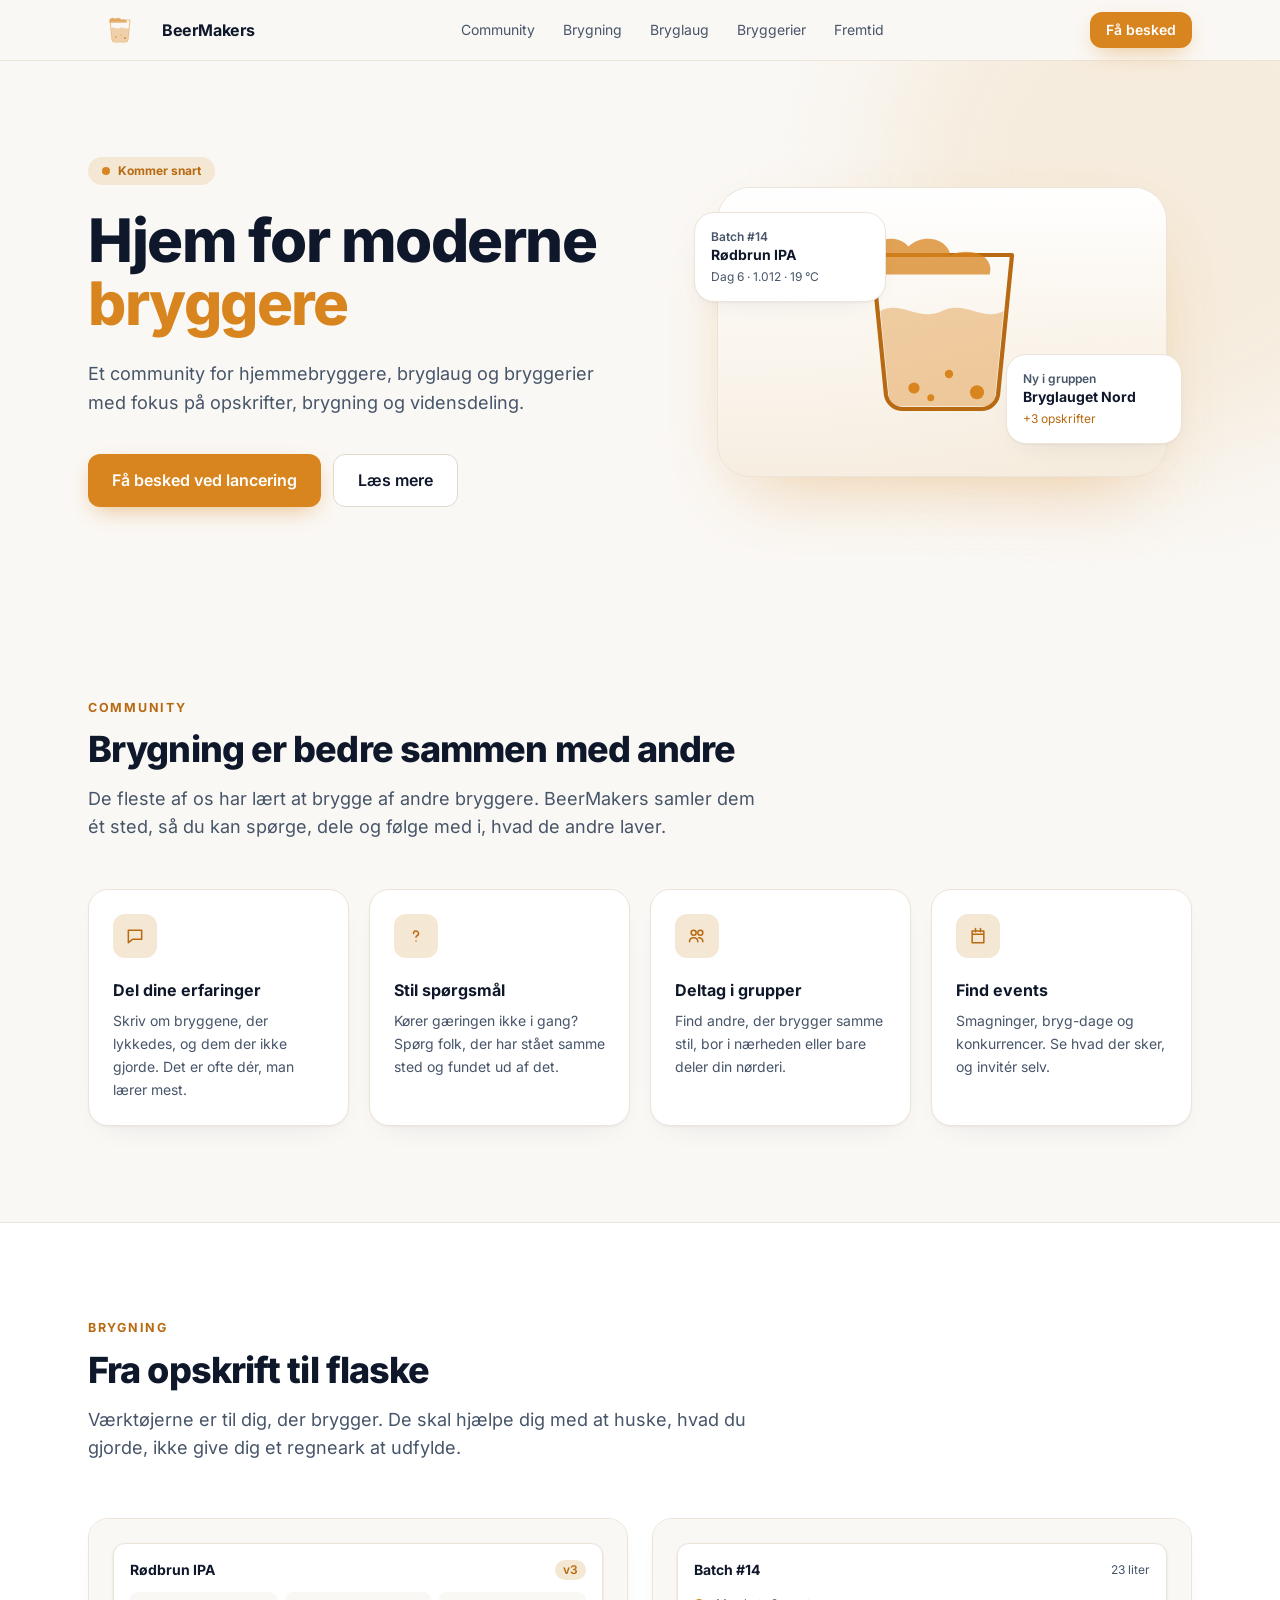
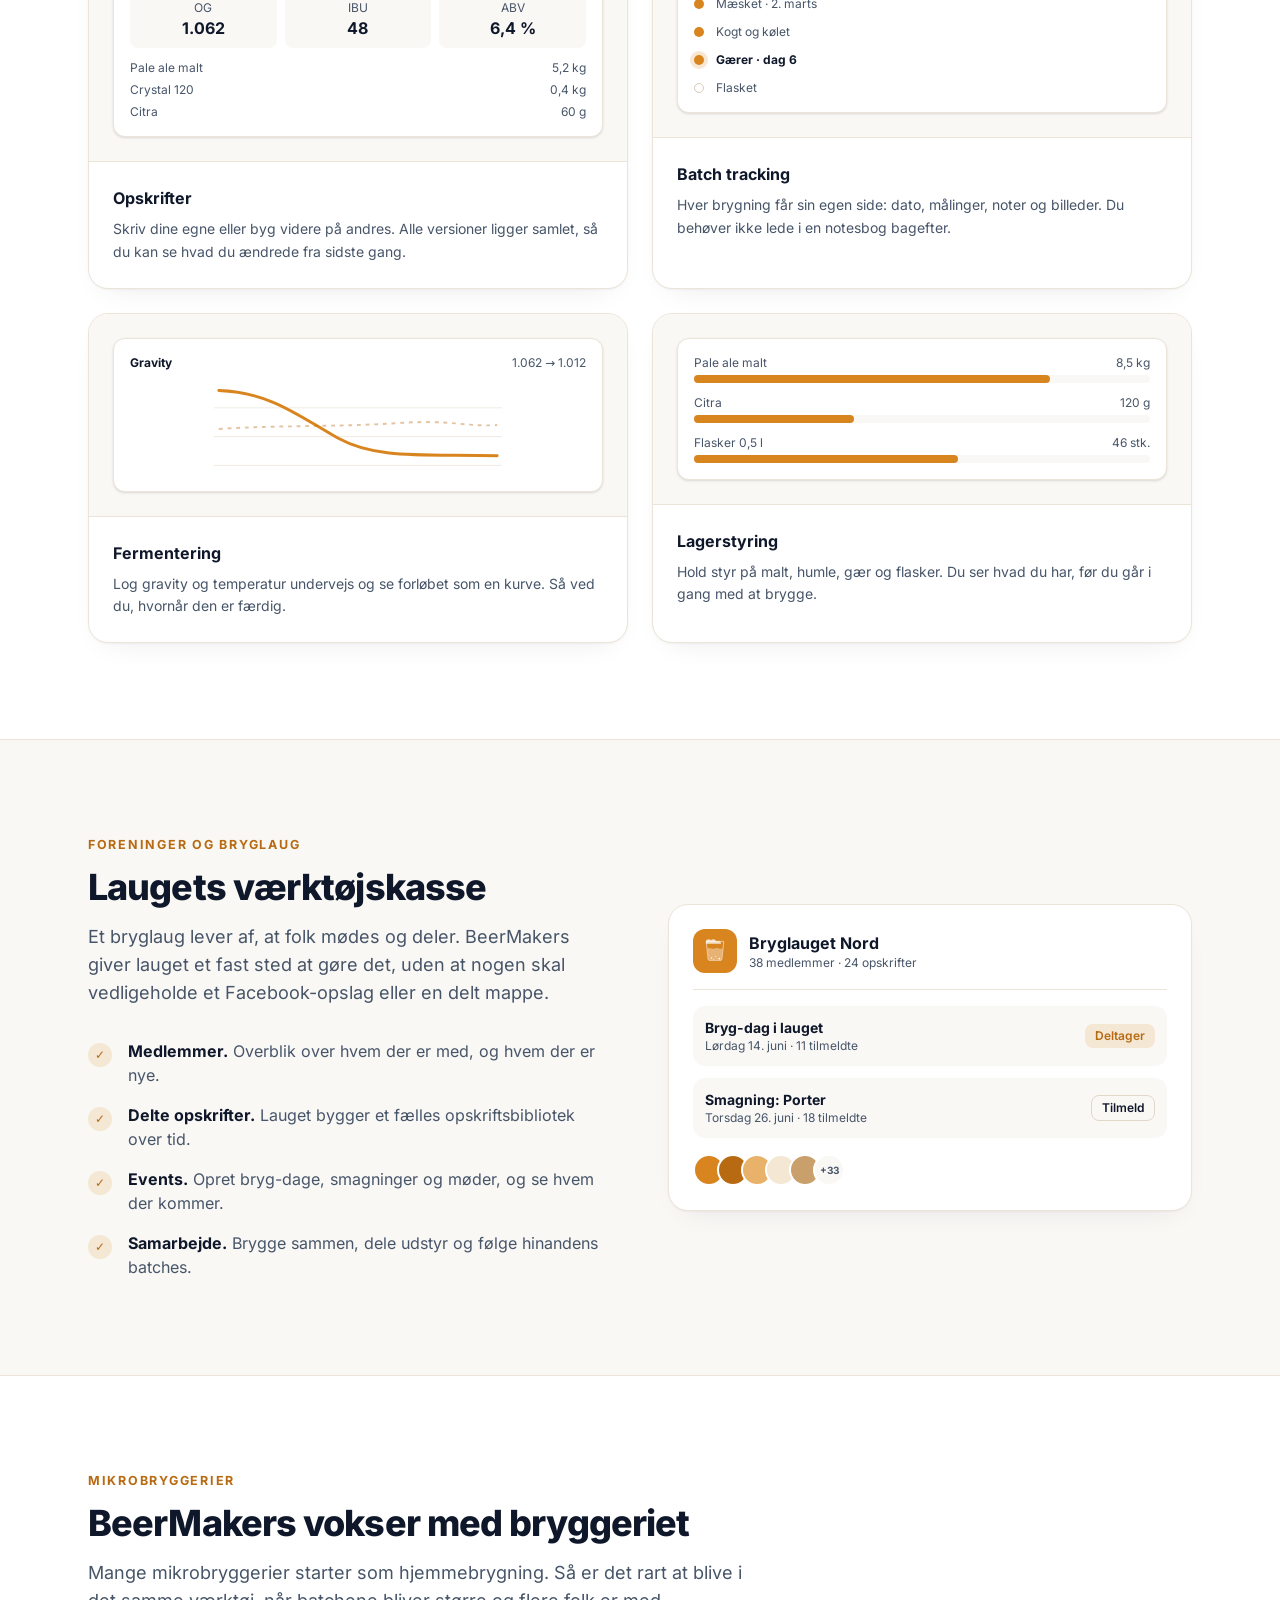
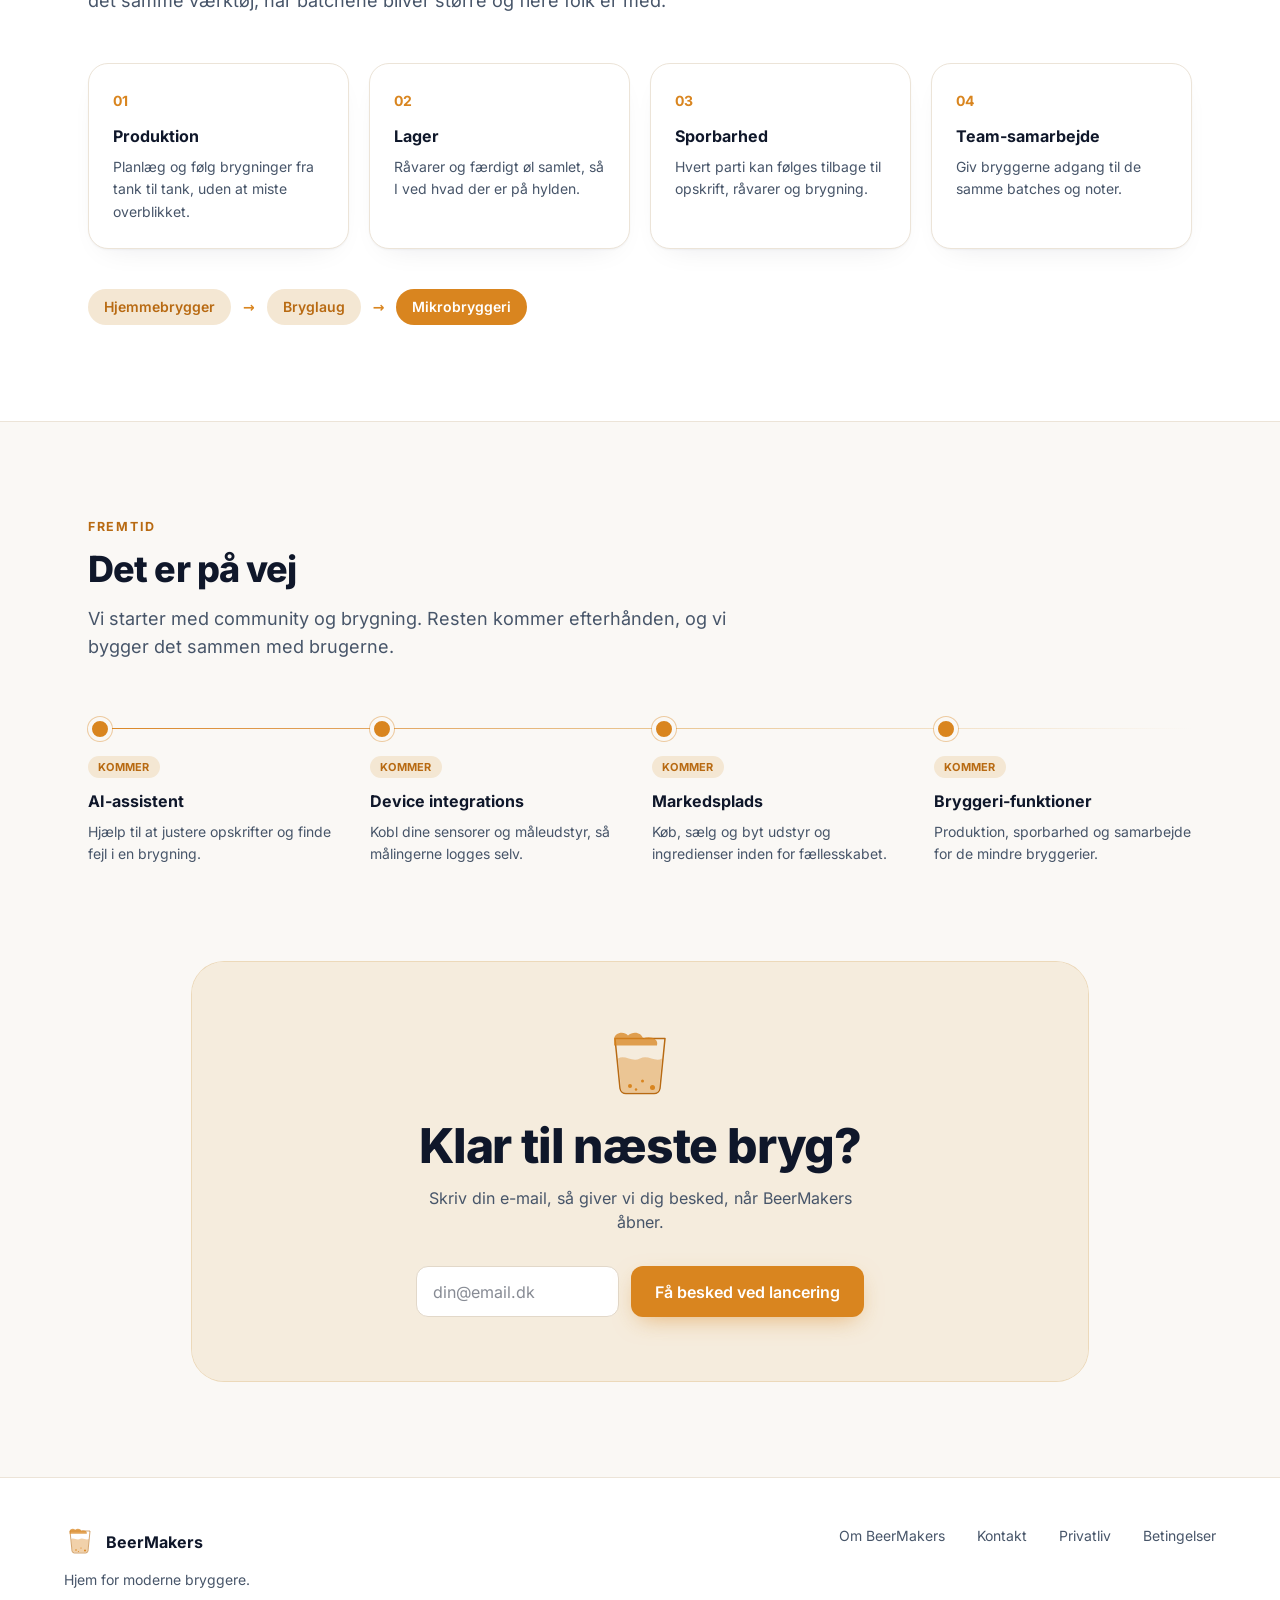
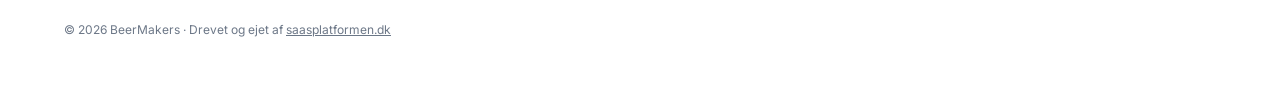
==== commit bdf82d80: "Deploy 2026-11-15T20:57Z Co-authored-by: Copilot <223556219+Copilot@users.noreply.github.com>" ====
--- a/index.html
+++ b/index.html
@@ -1 +1 @@
-<!DOCTYPE html><html lang="da"><head><meta charset="utf-8"><meta name="viewport" content="width=device-width, initial-scale=1"><title>BeerMakers – Hjem for moderne bryggere</title><meta name="description" content="BeerMakers er et community for hjemmebryggere, bryglaug og bryggerier med fokus på opskrifter, brygning og vidensdeling. Kommer snart."><meta name="theme-color" content="#FAF8F5"><link rel="canonical" href="https://www.beermakers.online/"><link rel="icon" type="image/svg+xml" href="/favicon.svg"><meta property="og:type" content="website"><meta property="og:locale" content="da_DK"><meta property="og:site_name" content="BeerMakers"><meta property="og:title" content="BeerMakers – Hjem for moderne bryggere"><meta property="og:description" content="BeerMakers er et community for hjemmebryggere, bryglaug og bryggerier med fokus på opskrifter, brygning og vidensdeling. Kommer snart."><meta property="og:url" content="https://www.beermakers.online/"><meta name="twitter:card" content="summary"><script type="application/ld+json">{"@context":"https://schema.org","@type":"Organization","name":"BeerMakers","url":"https://www.beermakers.online","parentOrganization":{"@type":"Organization","name":"SaaSPlatformen","url":"https://www.saasplatformen.dk"}}</script><link rel="stylesheet" href="/_astro/Base.D-Mkopzg.css"></head><body><a href="#main" class="sr-only focus:not-sr-only focus:fixed focus:left-4 focus:top-4 focus:z-50 focus:rounded-lg focus:bg-white focus:px-4 focus:py-2">Spring til indhold</a><header class="sticky top-0 z-40 border-b border-[#ece4d8] bg-paper/85 backdrop-blur"><div class="mx-auto flex max-w-6xl items-center justify-between px-6 py-3"><a href="/" class="flex items-center gap-2.5 font-bold tracking-tight"><svg viewBox="80 10 160 150" fill="none" class="logo-hover h-9 w-9" aria-hidden="true" focusable="false"><defs><clipPath id="glass-clip"><path d="M110 30h100l-10 100a12 12 0 0 1-12 10h-56a12 12 0 0 1-12-10z"></path></clipPath></defs><path d="M116 70c14-8 28 8 44 0s30 8 44 0l-6 60a8 8 0 0 1-8 8h-60a8 8 0 0 1-8-8z" fill="#D9851F" fill-opacity=".38"></path><path d="M110 30h100l-10 100a12 12 0 0 1-12 10h-56a12 12 0 0 1-12-10z" stroke="#B86A12" stroke-width="3" stroke-linejoin="round"></path><g clip-path="url(#glass-clip)" fill="#D9851F"><circle class="bubble" cx="140" cy="125" r="4"></circle><circle class="bubble" cx="165" cy="115" r="3" style="animation-delay:-1.2s"></circle><circle class="bubble" cx="185" cy="128" r="5" style="animation-delay:-2.4s"></circle><circle class="bubble" cx="152" cy="132" r="2.5" style="animation-delay:-.6s"></circle></g><path class="foam" d="M108 32c0-14 20-18 28-8 10-10 28-6 30 6 14-6 32 0 28 14H108z" fill="#D9851F" fill-opacity=".75"></path></svg><span>BeerMakers</span></a><nav class="hidden items-center gap-7 text-sm text-slate-body md:flex" aria-label="Hovedmenu"><a href="#community" class="hover:text-ink">Community</a><a href="#brygning" class="hover:text-ink">Brygning</a><a href="#laug" class="hover:text-ink">Bryglaug</a><a href="#bryggerier" class="hover:text-ink">Bryggerier</a><a href="#fremtid" class="hover:text-ink">Fremtid</a></nav><a href="#notify" class="btn btn-primary !px-4 !py-2 text-sm">Få besked</a></div></header><main id="main"><!-- HERO --><section class="relative overflow-hidden"><div class="pointer-events-none absolute -right-40 -top-40 h-[560px] w-[560px] rounded-full bg-cream/70 blur-3xl"></div><div class="relative mx-auto grid max-w-6xl items-center gap-14 px-6 pb-24 pt-16 md:pt-24 lg:grid-cols-[1.1fr_1fr]"><div><span class="reveal inline-flex items-center gap-2 rounded-full bg-cream px-3.5 py-1.5 text-xs font-bold text-amber-dark"><span class="h-2 w-2 rounded-full bg-amber"></span>Kommer snart</span><h1 class="reveal mt-6 text-5xl font-extrabold leading-[1.05] tracking-tight sm:text-6xl" style="--d:80ms">Hjem for moderne <span class="text-amber">bryggere</span></h1><p class="reveal mt-6 max-w-xl text-lg leading-relaxed text-slate-body" style="--d:160ms">Et community for hjemmebryggere, bryglaug og bryggerier med fokus på opskrifter, brygning og vidensdeling.</p><div class="reveal mt-9 flex flex-wrap gap-3" style="--d:240ms"><a href="#notify" class="btn btn-primary">Få besked ved lancering</a><a href="#community" class="btn btn-ghost">Læs mere</a></div></div><div class="reveal relative mx-auto w-full max-w-md" style="--d:150ms" aria-hidden="true"><div class="rounded-[2rem] bg-gradient-to-b from-white to-cream/60 p-8 shadow-[0_30px_80px_-30px_rgba(217,133,31,.45)] ring-1 ring-[#ece4d8]"><svg viewBox="80 10 160 150" fill="none" class="logo-hover mx-auto h-56 w-56" aria-hidden="true" focusable="false"><defs><clipPath id="glass-clip"><path d="M110 30h100l-10 100a12 12 0 0 1-12 10h-56a12 12 0 0 1-12-10z"></path></clipPath></defs><path d="M116 70c14-8 28 8 44 0s30 8 44 0l-6 60a8 8 0 0 1-8 8h-60a8 8 0 0 1-8-8z" fill="#D9851F" fill-opacity=".38"></path><path d="M110 30h100l-10 100a12 12 0 0 1-12 10h-56a12 12 0 0 1-12-10z" stroke="#B86A12" stroke-width="3" stroke-linejoin="round"></path><g clip-path="url(#glass-clip)" fill="#D9851F"><circle class="bubble" cx="140" cy="125" r="4"></circle><circle class="bubble" cx="165" cy="115" r="3" style="animation-delay:-1.2s"></circle><circle class="bubble" cx="185" cy="128" r="5" style="animation-delay:-2.4s"></circle><circle class="bubble" cx="152" cy="132" r="2.5" style="animation-delay:-.6s"></circle></g><path class="foam" d="M108 32c0-14 20-18 28-8 10-10 28-6 30 6 14-6 32 0 28 14H108z" fill="#D9851F" fill-opacity=".75"></path></svg></div><div class="card floaty absolute -left-6 top-6 w-48 p-4 text-sm" style="--r:-3deg"><p class="text-xs font-semibold text-slate-body">Batch #14</p><p class="font-bold">Rødbrun IPA</p><p class="mt-1 text-xs text-slate-body">Dag 6 · 1.012 · 19 °C</p></div><div class="card floaty absolute -right-4 bottom-8 w-44 p-4 text-sm" style="--r:3deg;animation-delay:-3s"><p class="text-xs font-semibold text-slate-body">Ny i gruppen</p><p class="font-bold">Bryglauget Nord</p><p class="mt-1 text-xs text-amber-dark">+3 opskrifter</p></div></div></div></section><!-- COMMUNITY --><section id="community" class="mx-auto max-w-6xl px-6 py-24"><p class="eyebrow reveal">Community</p><h2 class="reveal mt-3 max-w-2xl text-4xl font-extrabold tracking-tight" style="--d:60ms">Brygning er bedre sammen med andre</h2><p class="reveal mt-4 max-w-2xl text-lg text-slate-body" style="--d:120ms">De fleste af os har lært at brygge af andre bryggere. BeerMakers samler dem ét sted, så du kan spørge, dele og følge med i, hvad de andre laver.</p><div class="mt-12 grid gap-5 sm:grid-cols-2 lg:grid-cols-4"><article class="card reveal p-6" style="--d:0ms"><div class="grid h-11 w-11 place-items-center rounded-xl bg-cream text-amber-dark"><svg viewBox="0 0 24 24" class="h-5 w-5" fill="none" stroke="currentColor" stroke-width="1.8" stroke-linecap="round" stroke-linejoin="round" aria-hidden="true"><path d="M4 5h16v11H9l-5 4z"></path></svg></div><h3 class="mt-5 font-bold">Del dine erfaringer</h3><p class="mt-2 text-sm leading-relaxed text-slate-body">Skriv om bryggene, der lykkedes, og dem der ikke gjorde. Det er ofte dér, man lærer mest.</p></article><article class="card reveal p-6" style="--d:80ms"><div class="grid h-11 w-11 place-items-center rounded-xl bg-cream text-amber-dark"><svg viewBox="0 0 24 24" class="h-5 w-5" fill="none" stroke="currentColor" stroke-width="1.8" stroke-linecap="round" stroke-linejoin="round" aria-hidden="true"><path d="M9 9a3 3 0 1 1 4 2.8c-.7.4-1 .9-1 1.7M12 18h.01"></path></svg></div><h3 class="mt-5 font-bold">Stil spørgsmål</h3><p class="mt-2 text-sm leading-relaxed text-slate-body">Kører gæringen ikke i gang? Spørg folk, der har stået samme sted og fundet ud af det.</p></article><article class="card reveal p-6" style="--d:160ms"><div class="grid h-11 w-11 place-items-center rounded-xl bg-cream text-amber-dark"><svg viewBox="0 0 24 24" class="h-5 w-5" fill="none" stroke="currentColor" stroke-width="1.8" stroke-linecap="round" stroke-linejoin="round" aria-hidden="true"><path d="M8 11a3 3 0 1 0 0-6 3 3 0 0 0 0 6zm8 0a3 3 0 1 0 0-6 3 3 0 0 0 0 6zM3 19c0-3 2-5 5-5s5 2 5 5m1-5c3 0 5 2 5 5"></path></svg></div><h3 class="mt-5 font-bold">Deltag i grupper</h3><p class="mt-2 text-sm leading-relaxed text-slate-body">Find andre, der brygger samme stil, bor i nærheden eller bare deler din nørderi.</p></article><article class="card reveal p-6" style="--d:240ms"><div class="grid h-11 w-11 place-items-center rounded-xl bg-cream text-amber-dark"><svg viewBox="0 0 24 24" class="h-5 w-5" fill="none" stroke="currentColor" stroke-width="1.8" stroke-linecap="round" stroke-linejoin="round" aria-hidden="true"><path d="M5 6h14v14H5zM5 10h14M9 3v4m6-4v4"></path></svg></div><h3 class="mt-5 font-bold">Find events</h3><p class="mt-2 text-sm leading-relaxed text-slate-body">Smagninger, bryg-dage og konkurrencer. Se hvad der sker, og invitér selv.</p></article></div></section><!-- BRYGNING --><section id="brygning" class="border-y border-[#ece4d8] bg-white py-24"><div class="mx-auto max-w-6xl px-6"><p class="eyebrow reveal">Brygning</p><h2 class="reveal mt-3 max-w-2xl text-4xl font-extrabold tracking-tight" style="--d:60ms">Fra opskrift til flaske</h2><p class="reveal mt-4 max-w-2xl text-lg text-slate-body" style="--d:120ms">Værktøjerne er til dig, der brygger. De skal hjælpe dig med at huske, hvad du gjorde, ikke give dig et regneark at udfylde.</p><div class="mt-14 grid gap-6 lg:grid-cols-2"><!-- opskrift --><article class="card reveal overflow-hidden" style="--d:0ms"><div class="border-b border-[#ece4d8] bg-paper p-6" aria-hidden="true"><div class="rounded-xl border border-[#ece4d8] bg-white p-4 text-sm shadow-sm"><div class="flex items-center justify-between"><b>Rødbrun IPA</b><span class="rounded-full bg-cream px-2 py-0.5 text-xs font-semibold text-amber-dark">v3</span></div><dl class="mt-3 grid grid-cols-3 gap-2 text-center text-xs text-slate-body"><div class="rounded-lg bg-paper p-2"><dt>OG</dt><dd class="text-base font-bold text-ink">1.062</dd></div><div class="rounded-lg bg-paper p-2"><dt>IBU</dt><dd class="text-base font-bold text-ink">48</dd></div><div class="rounded-lg bg-paper p-2"><dt>ABV</dt><dd class="text-base font-bold text-ink">6,4 %</dd></div></dl><ul class="mt-3 space-y-1.5 text-xs text-slate-body"><li class="flex justify-between"><span>Pale ale malt</span><span>5,2 kg</span></li><li class="flex justify-between"><span>Crystal 120</span><span>0,4 kg</span></li><li class="flex justify-between"><span>Citra</span><span>60 g</span></li></ul></div></div><div class="p-6"><h3 class="font-bold">Opskrifter</h3><p class="mt-2 text-sm leading-relaxed text-slate-body">Skriv dine egne eller byg videre på andres. Alle versioner ligger samlet, så du kan se hvad du ændrede fra sidste gang.</p></div></article><!-- batch --><article class="card reveal overflow-hidden" style="--d:80ms"><div class="border-b border-[#ece4d8] bg-paper p-6" aria-hidden="true"><div class="rounded-xl border border-[#ece4d8] bg-white p-4 text-sm shadow-sm"><div class="flex items-center justify-between"><b>Batch #14</b><span class="text-xs text-slate-body">23 liter</span></div><ol class="mt-4 space-y-3 text-xs"><li class="flex items-center gap-3"><span class="h-2.5 w-2.5 rounded-full bg-amber"></span><span class="text-slate-body">Mæsket · 2. marts</span></li><li class="flex items-center gap-3"><span class="h-2.5 w-2.5 rounded-full bg-amber"></span><span class="text-slate-body">Kogt og kølet</span></li><li class="flex items-center gap-3"><span class="h-2.5 w-2.5 rounded-full bg-amber ring-4 ring-amber/20"></span><b>Gærer · dag 6</b></li><li class="flex items-center gap-3"><span class="h-2.5 w-2.5 rounded-full border border-[#d8cbb8]"></span><span class="text-slate-body">Flasket</span></li></ol></div></div><div class="p-6"><h3 class="font-bold">Batch tracking</h3><p class="mt-2 text-sm leading-relaxed text-slate-body">Hver brygning får sin egen side: dato, målinger, noter og billeder. Du behøver ikke lede i en notesbog bagefter.</p></div></article><!-- fermentering --><article class="card reveal overflow-hidden" style="--d:0ms"><div class="border-b border-[#ece4d8] bg-paper p-6" aria-hidden="true"><div class="rounded-xl border border-[#ece4d8] bg-white p-4 shadow-sm"><div class="flex justify-between text-xs text-slate-body"><b class="text-ink">Gravity</b><span>1.062 → 1.012</span></div><svg viewBox="0 0 300 100" class="mt-2 h-24 w-full" fill="none"><path d="M0 90H300M0 60H300M0 30H300" stroke="#f1ebe1"></path><path class="drawn" d="M5 12C60 14 90 40 130 62S220 78 295 80" stroke="#D9851F" stroke-width="3" stroke-linecap="round"></path><path d="M5 52C70 48 130 50 190 46S260 50 295 48" stroke="#B86A12" stroke-opacity=".4" stroke-width="2" stroke-dasharray="4 5"></path></svg></div></div><div class="p-6"><h3 class="font-bold">Fermentering</h3><p class="mt-2 text-sm leading-relaxed text-slate-body">Log gravity og temperatur undervejs og se forløbet som en kurve. Så ved du, hvornår den er færdig.</p></div></article><!-- lager --><article class="card reveal overflow-hidden" style="--d:80ms"><div class="border-b border-[#ece4d8] bg-paper p-6" aria-hidden="true"><div class="space-y-3 rounded-xl border border-[#ece4d8] bg-white p-4 text-xs shadow-sm"><div><div class="mb-1 flex justify-between text-slate-body"><span>Pale ale malt</span><span>8,5 kg</span></div><div class="h-2 rounded-full bg-paper"><div class="h-2 w-[78%] rounded-full bg-amber"></div></div></div><div><div class="mb-1 flex justify-between text-slate-body"><span>Citra</span><span>120 g</span></div><div class="h-2 rounded-full bg-paper"><div class="h-2 w-[35%] rounded-full bg-amber"></div></div></div><div><div class="mb-1 flex justify-between text-slate-body"><span>Flasker 0,5 l</span><span>46 stk.</span></div><div class="h-2 rounded-full bg-paper"><div class="h-2 w-[58%] rounded-full bg-amber"></div></div></div></div></div><div class="p-6"><h3 class="font-bold">Lagerstyring</h3><p class="mt-2 text-sm leading-relaxed text-slate-body">Hold styr på malt, humle, gær og flasker. Du ser hvad du har, før du går i gang med at brygge.</p></div></article></div></div></section><!-- LAUG --><section id="laug" class="mx-auto grid max-w-6xl items-center gap-14 px-6 py-24 lg:grid-cols-2"><div><p class="eyebrow reveal">Foreninger og bryglaug</p><h2 class="reveal mt-3 text-4xl font-extrabold tracking-tight" style="--d:60ms">Laugets værktøjskasse</h2><p class="reveal mt-4 text-lg text-slate-body" style="--d:120ms">Et bryglaug lever af, at folk mødes og deler. BeerMakers giver lauget et fast sted at gøre det, uden at nogen skal vedligeholde et Facebook-opslag eller en delt mappe.</p><ul class="mt-8 space-y-4"><li class="reveal flex gap-4" style="--d:0ms"><span class="mt-1 grid h-6 w-6 shrink-0 place-items-center rounded-full bg-cream text-xs font-bold text-amber-dark">✓</span><p><b>Medlemmer.</b> <span class="text-slate-body">Overblik over hvem der er med, og hvem der er nye.</span></p></li><li class="reveal flex gap-4" style="--d:70ms"><span class="mt-1 grid h-6 w-6 shrink-0 place-items-center rounded-full bg-cream text-xs font-bold text-amber-dark">✓</span><p><b>Delte opskrifter.</b> <span class="text-slate-body">Lauget bygger et fælles opskriftsbibliotek over tid.</span></p></li><li class="reveal flex gap-4" style="--d:140ms"><span class="mt-1 grid h-6 w-6 shrink-0 place-items-center rounded-full bg-cream text-xs font-bold text-amber-dark">✓</span><p><b>Events.</b> <span class="text-slate-body">Opret bryg-dage, smagninger og møder, og se hvem der kommer.</span></p></li><li class="reveal flex gap-4" style="--d:210ms"><span class="mt-1 grid h-6 w-6 shrink-0 place-items-center rounded-full bg-cream text-xs font-bold text-amber-dark">✓</span><p><b>Samarbejde.</b> <span class="text-slate-body">Brygge sammen, dele udstyr og følge hinandens batches.</span></p></li></ul></div><div class="reveal card p-6" style="--d:120ms" aria-hidden="true"><div class="flex items-center gap-3 border-b border-[#ece4d8] pb-4"><span class="grid h-11 w-11 place-items-center rounded-xl bg-amber text-white"><svg viewBox="80 10 160 150" fill="none" class="logo-hover h-7 w-7 brightness-0 invert" aria-hidden="true" focusable="false"><defs><clipPath id="glass-clip"><path d="M110 30h100l-10 100a12 12 0 0 1-12 10h-56a12 12 0 0 1-12-10z"></path></clipPath></defs><path d="M116 70c14-8 28 8 44 0s30 8 44 0l-6 60a8 8 0 0 1-8 8h-60a8 8 0 0 1-8-8z" fill="#D9851F" fill-opacity=".38"></path><path d="M110 30h100l-10 100a12 12 0 0 1-12 10h-56a12 12 0 0 1-12-10z" stroke="#B86A12" stroke-width="3" stroke-linejoin="round"></path><g clip-path="url(#glass-clip)" fill="#D9851F"><circle class="bubble" cx="140" cy="125" r="4"></circle><circle class="bubble" cx="165" cy="115" r="3" style="animation-delay:-1.2s"></circle><circle class="bubble" cx="185" cy="128" r="5" style="animation-delay:-2.4s"></circle><circle class="bubble" cx="152" cy="132" r="2.5" style="animation-delay:-.6s"></circle></g><path class="foam" d="M108 32c0-14 20-18 28-8 10-10 28-6 30 6 14-6 32 0 28 14H108z" fill="#D9851F" fill-opacity=".75"></path></svg></span><div><b>Bryglauget Nord</b><p class="text-xs text-slate-body">38 medlemmer · 24 opskrifter</p></div></div><div class="mt-4 space-y-3 text-sm"><div class="flex items-center justify-between rounded-xl bg-paper p-3"><div><b>Bryg-dag i lauget</b><p class="text-xs text-slate-body">Lørdag 14. juni · 11 tilmeldte</p></div><span class="rounded-lg bg-cream px-2.5 py-1 text-xs font-semibold text-amber-dark">Deltager</span></div><div class="flex items-center justify-between rounded-xl bg-paper p-3"><div><b>Smagning: Porter</b><p class="text-xs text-slate-body">Torsdag 26. juni · 18 tilmeldte</p></div><span class="rounded-lg border border-[#e2d8c9] px-2.5 py-1 text-xs font-semibold">Tilmeld</span></div><div class="flex -space-x-2 pt-1"><span class="h-8 w-8 rounded-full border-2 border-white" style="background:#D9851F"></span><span class="h-8 w-8 rounded-full border-2 border-white" style="background:#B86A12"></span><span class="h-8 w-8 rounded-full border-2 border-white" style="background:#E9B26A"></span><span class="h-8 w-8 rounded-full border-2 border-white" style="background:#F4E7D3"></span><span class="h-8 w-8 rounded-full border-2 border-white" style="background:#C9A06B"></span><span class="grid h-8 w-8 place-items-center rounded-full border-2 border-white bg-paper text-[10px] font-bold text-slate-body">+33</span></div></div></div></section><!-- BRYGGERIER --><section id="bryggerier" class="bg-white py-24 border-y border-[#ece4d8]"><div class="mx-auto max-w-6xl px-6"><p class="eyebrow reveal">Mikrobryggerier</p><h2 class="reveal mt-3 max-w-2xl text-4xl font-extrabold tracking-tight" style="--d:60ms">BeerMakers vokser med bryggeriet</h2><p class="reveal mt-4 max-w-2xl text-lg text-slate-body" style="--d:120ms">Mange mikrobryggerier starter som hjemmebrygning. Så er det rart at blive i det samme værktøj, når batchene bliver større og flere folk er med.</p><div class="mt-12 grid gap-5 sm:grid-cols-2 lg:grid-cols-4"><article class="card reveal p-6" style="--d:0ms"><span class="text-sm font-bold text-amber">01</span><h3 class="mt-3 font-bold">Produktion</h3><p class="mt-2 text-sm leading-relaxed text-slate-body">Planlæg og følg brygninger fra tank til tank, uden at miste overblikket.</p></article><article class="card reveal p-6" style="--d:80ms"><span class="text-sm font-bold text-amber">02</span><h3 class="mt-3 font-bold">Lager</h3><p class="mt-2 text-sm leading-relaxed text-slate-body">Råvarer og færdigt øl samlet, så I ved hvad der er på hylden.</p></article><article class="card reveal p-6" style="--d:160ms"><span class="text-sm font-bold text-amber">03</span><h3 class="mt-3 font-bold">Sporbarhed</h3><p class="mt-2 text-sm leading-relaxed text-slate-body">Hvert parti kan følges tilbage til opskrift, råvarer og brygning.</p></article><article class="card reveal p-6" style="--d:240ms"><span class="text-sm font-bold text-amber">04</span><h3 class="mt-3 font-bold">Team-samarbejde</h3><p class="mt-2 text-sm leading-relaxed text-slate-body">Giv bryggerne adgang til de samme batches og noter.</p></article></div><div class="reveal mt-10 flex flex-wrap items-center gap-3 text-sm font-semibold" style="--d:200ms"><span class="rounded-full bg-cream px-4 py-2 text-amber-dark">Hjemmebrygger</span><span aria-hidden="true" class="text-amber">→</span><span class="rounded-full bg-cream px-4 py-2 text-amber-dark">Bryglaug</span><span aria-hidden="true" class="text-amber">→</span><span class="rounded-full bg-amber px-4 py-2 text-white">Mikrobryggeri</span></div></div></section><!-- FREMTID --><section id="fremtid" class="mx-auto max-w-6xl px-6 py-24"><p class="eyebrow reveal">Fremtid</p><h2 class="reveal mt-3 max-w-2xl text-4xl font-extrabold tracking-tight" style="--d:60ms">Det er på vej</h2><p class="reveal mt-4 max-w-2xl text-lg text-slate-body" style="--d:120ms">Vi starter med community og brygning. Resten kommer efterhånden, og vi bygger det sammen med brugerne.</p><ol class="relative mt-14 grid gap-6 md:grid-cols-4"><div class="absolute left-0 right-0 top-[11px] hidden h-px bg-gradient-to-r from-amber via-[#e9c48f] to-transparent md:block"></div><li class="reveal relative pt-9" style="--d:0ms"><span class="absolute left-0 top-0 h-6 w-6 rounded-full border-4 border-paper bg-amber ring-1 ring-amber/40"></span><span class="rounded-full bg-cream px-2.5 py-1 text-[11px] font-bold uppercase tracking-wide text-amber-dark">Kommer</span><h3 class="mt-3 font-bold">AI-assistent</h3><p class="mt-2 text-sm leading-relaxed text-slate-body">Hjælp til at justere opskrifter og finde fejl i en brygning.</p></li><li class="reveal relative pt-9" style="--d:100ms"><span class="absolute left-0 top-0 h-6 w-6 rounded-full border-4 border-paper bg-amber ring-1 ring-amber/40"></span><span class="rounded-full bg-cream px-2.5 py-1 text-[11px] font-bold uppercase tracking-wide text-amber-dark">Kommer</span><h3 class="mt-3 font-bold">Device integrations</h3><p class="mt-2 text-sm leading-relaxed text-slate-body">Kobl dine sensorer og måleudstyr, så målingerne logges selv.</p></li><li class="reveal relative pt-9" style="--d:200ms"><span class="absolute left-0 top-0 h-6 w-6 rounded-full border-4 border-paper bg-amber ring-1 ring-amber/40"></span><span class="rounded-full bg-cream px-2.5 py-1 text-[11px] font-bold uppercase tracking-wide text-amber-dark">Kommer</span><h3 class="mt-3 font-bold">Markedsplads</h3><p class="mt-2 text-sm leading-relaxed text-slate-body">Køb, sælg og byt udstyr og ingredienser inden for fællesskabet.</p></li><li class="reveal relative pt-9" style="--d:300ms"><span class="absolute left-0 top-0 h-6 w-6 rounded-full border-4 border-paper bg-amber ring-1 ring-amber/40"></span><span class="rounded-full bg-cream px-2.5 py-1 text-[11px] font-bold uppercase tracking-wide text-amber-dark">Kommer</span><h3 class="mt-3 font-bold">Bryggeri-funktioner</h3><p class="mt-2 text-sm leading-relaxed text-slate-body">Produktion, sporbarhed og samarbejde for de mindre bryggerier.</p></li></ol></section><!-- CTA --><section id="notify" class="px-6 pb-24"><div class="relative mx-auto max-w-4xl overflow-hidden rounded-[2rem] bg-cream/70 p-10 text-center ring-1 ring-[#ecd9ba] sm:p-16"><svg viewBox="80 10 160 150" fill="none" class="logo-hover reveal mx-auto h-20 w-20" aria-hidden="true" focusable="false"><defs><clipPath id="glass-clip"><path d="M110 30h100l-10 100a12 12 0 0 1-12 10h-56a12 12 0 0 1-12-10z"></path></clipPath></defs><path d="M116 70c14-8 28 8 44 0s30 8 44 0l-6 60a8 8 0 0 1-8 8h-60a8 8 0 0 1-8-8z" fill="#D9851F" fill-opacity=".38"></path><path d="M110 30h100l-10 100a12 12 0 0 1-12 10h-56a12 12 0 0 1-12-10z" stroke="#B86A12" stroke-width="3" stroke-linejoin="round"></path><g clip-path="url(#glass-clip)" fill="#D9851F"><circle class="bubble" cx="140" cy="125" r="4"></circle><circle class="bubble" cx="165" cy="115" r="3" style="animation-delay:-1.2s"></circle><circle class="bubble" cx="185" cy="128" r="5" style="animation-delay:-2.4s"></circle><circle class="bubble" cx="152" cy="132" r="2.5" style="animation-delay:-.6s"></circle></g><path class="foam" d="M108 32c0-14 20-18 28-8 10-10 28-6 30 6 14-6 32 0 28 14H108z" fill="#D9851F" fill-opacity=".75"></path></svg><h2 class="reveal mt-4 text-4xl font-extrabold tracking-tight sm:text-5xl" style="--d:60ms">Klar til næste bryg?</h2><p class="reveal mx-auto mt-4 max-w-md text-slate-body" style="--d:120ms">Skriv din e-mail, så giver vi dig besked, når BeerMakers åbner.</p><form data-notify class="reveal mx-auto mt-8 flex max-w-md flex-col gap-3 sm:flex-row" style="--d:180ms"><label class="sr-only" for="email">E-mail</label><input id="email" type="email" required placeholder="din@email.dk" autocomplete="email" class="min-w-0 flex-1 rounded-xl border border-[#e2d8c9] bg-white px-4 py-3 outline-none transition focus:border-amber focus:ring-4 focus:ring-amber/20"><button type="submit" class="btn btn-primary">Få besked ved lancering</button></form><p id="notify-ok" hidden class="mt-6 font-semibold text-amber-dark">Tak! Vi skriver til dig, når vi er klar.</p></div></section></main><footer class="border-t border-[#ece4d8] bg-white px-6 py-12"><div class="mx-auto flex max-w-6xl flex-col justify-between gap-8 md:flex-row"><div><div class="flex items-center gap-2.5 font-bold"><svg viewBox="80 10 160 150" fill="none" class="logo-hover h-8 w-8" aria-hidden="true" focusable="false"><defs><clipPath id="glass-clip"><path d="M110 30h100l-10 100a12 12 0 0 1-12 10h-56a12 12 0 0 1-12-10z"></path></clipPath></defs><path d="M116 70c14-8 28 8 44 0s30 8 44 0l-6 60a8 8 0 0 1-8 8h-60a8 8 0 0 1-8-8z" fill="#D9851F" fill-opacity=".38"></path><path d="M110 30h100l-10 100a12 12 0 0 1-12 10h-56a12 12 0 0 1-12-10z" stroke="#B86A12" stroke-width="3" stroke-linejoin="round"></path><g clip-path="url(#glass-clip)" fill="#D9851F"><circle class="bubble" cx="140" cy="125" r="4"></circle><circle class="bubble" cx="165" cy="115" r="3" style="animation-delay:-1.2s"></circle><circle class="bubble" cx="185" cy="128" r="5" style="animation-delay:-2.4s"></circle><circle class="bubble" cx="152" cy="132" r="2.5" style="animation-delay:-.6s"></circle></g><path class="foam" d="M108 32c0-14 20-18 28-8 10-10 28-6 30 6 14-6 32 0 28 14H108z" fill="#D9851F" fill-opacity=".75"></path></svg>BeerMakers</div><p class="mt-3 text-sm text-slate-body">Hjem for moderne bryggere.</p></div><nav class="flex flex-wrap gap-x-8 gap-y-3 text-sm text-slate-body" aria-label="Footer"><a href="#community" class="hover:text-ink">Om BeerMakers</a><a href="mailto:kontakt@saasplatformen.dk" class="hover:text-ink">Kontakt</a><a href="/privatliv/" class="hover:text-ink">Privatliv</a><a href="/betingelser/" class="hover:text-ink">Betingelser</a></nav></div><p class="mx-auto mt-8 max-w-6xl text-xs text-slate-body/80">© 2026 BeerMakers · Drevet og ejet af <a href="https://saasplatformen.dk" target="_blank" rel="noopener noreferrer" class="underline hover:text-ink">saasplatformen.dk</a></p></footer><script type="module">var e=new IntersectionObserver(t=>t.forEach(t=>{t.isIntersecting&&(t.target.classList.add(`in`),e.unobserve(t.target))}),{threshold:.12});document.querySelectorAll(`.reveal`).forEach(t=>e.observe(t));var t=document.querySelector(`form[data-notify]`);t?.addEventListener(`submit`,e=>{e.preventDefault(),t.hidden=!0,document.getElementById(`notify-ok`)?.removeAttribute(`hidden`)});</script></body></html>+<!DOCTYPE html><html lang="da"><head><meta charset="utf-8"><meta name="viewport" content="width=device-width, initial-scale=1"><title>BeerMakers – Hjem for moderne bryggere</title><meta name="description" content="BeerMakers er et community for hjemmebryggere, bryglaug og bryggerier med fokus på opskrifter, brygning og vidensdeling. Kommer snart."><meta name="theme-color" content="#FAF8F5"><link rel="canonical" href="https://www.beermakers.online/"><link rel="icon" type="image/svg+xml" href="/favicon.svg"><meta property="og:type" content="website"><meta property="og:locale" content="da_DK"><meta property="og:site_name" content="BeerMakers"><meta property="og:title" content="BeerMakers – Hjem for moderne bryggere"><meta property="og:description" content="BeerMakers er et community for hjemmebryggere, bryglaug og bryggerier med fokus på opskrifter, brygning og vidensdeling. Kommer snart."><meta property="og:url" content="https://www.beermakers.online/"><meta name="twitter:card" content="summary"><script type="application/ld+json">{"@context":"https://schema.org","@type":"Organization","name":"BeerMakers","url":"https://www.beermakers.online","parentOrganization":{"@type":"Organization","name":"SaaSPlatformen","url":"https://www.saasplatformen.dk"}}</script><link rel="stylesheet" href="/_astro/Base.Dtuc406y.css"></head><body><a href="#main" class="sr-only focus:not-sr-only focus:fixed focus:left-4 focus:top-4 focus:z-50 focus:rounded-lg focus:bg-white focus:px-4 focus:py-2">Spring til indhold</a><header class="sticky top-0 z-40 border-b border-[#ece4d8] bg-paper/85 backdrop-blur"><div class="mx-auto flex max-w-6xl items-center justify-between px-6 py-3"><a href="/" class="brand-link flex items-center gap-2.5 font-bold tracking-tight"><svg class="navlogo h-8 w-16" viewBox="0 0 320 160" fill="none" aria-hidden="true" focusable="false" style="color:#D9851F"><path d="M110 30h100l-10 100a12 12 0 0 1-12 10h-56a12 12 0 0 1-12-10z" stroke="currentColor" stroke-width="2.5" stroke-linejoin="round"></path><path class="liquid" d="M116 70c14-8 28 8 44 0s30 8 44 0l-6 60a8 8 0 0 1-8 8h-60a8 8 0 0 1-8-8z" fill="currentColor" fill-opacity="0.35"></path><path d="M108 32c0-14 20-18 28-8 10-10 28-6 30 6 14-6 32 0 28 14H108z" fill="currentColor" fill-opacity="0.6"></path><circle class="b b1" cx="140" cy="115" r="4" fill="currentColor"></circle><circle class="b b2" cx="165" cy="105" r="3" fill="currentColor"></circle><circle class="b b3" cx="185" cy="120" r="5" fill="currentColor"></circle></svg><span>BeerMakers</span></a><nav class="hidden items-center gap-7 text-sm text-slate-body md:flex" aria-label="Hovedmenu"><a href="#community" class="hover:text-ink">Community</a><a href="#brygning" class="hover:text-ink">Brygning</a><a href="#laug" class="hover:text-ink">Bryglaug</a><a href="#bryggerier" class="hover:text-ink">Bryggerier</a><a href="#fremtid" class="hover:text-ink">Fremtid</a></nav><a href="#notify" class="btn btn-primary !px-4 !py-2 text-sm">Få besked</a></div></header><main id="main"><!-- HERO --><section class="relative overflow-hidden"><div class="pointer-events-none absolute -right-40 -top-40 h-[560px] w-[560px] rounded-full bg-cream/70 blur-3xl"></div><div class="relative mx-auto grid max-w-6xl items-center gap-14 px-6 pb-24 pt-16 md:pt-24 lg:grid-cols-[1.1fr_1fr]"><div><span class="reveal inline-flex items-center gap-2 rounded-full bg-cream px-3.5 py-1.5 text-xs font-bold text-amber-dark"><span class="h-2 w-2 rounded-full bg-amber"></span>Kommer snart</span><h1 class="reveal mt-6 text-5xl font-extrabold leading-[1.05] tracking-tight sm:text-6xl" style="--d:80ms">Hjem for moderne <span class="text-amber">bryggere</span></h1><p class="reveal mt-6 max-w-xl text-lg leading-relaxed text-slate-body" style="--d:160ms">Et community for hjemmebryggere, bryglaug og bryggerier med fokus på opskrifter, brygning og vidensdeling.</p><div class="reveal mt-9 flex flex-wrap gap-3" style="--d:240ms"><a href="#notify" class="btn btn-primary">Få besked ved lancering</a><a href="#community" class="btn btn-ghost">Læs mere</a></div></div><div class="reveal relative mx-auto w-full max-w-md" style="--d:150ms" aria-hidden="true"><div class="rounded-[2rem] bg-gradient-to-b from-white to-cream/60 p-8 shadow-[0_30px_80px_-30px_rgba(217,133,31,.45)] ring-1 ring-[#ece4d8]"><svg viewBox="80 10 160 150" fill="none" class="logo-hover mx-auto h-56 w-56" aria-hidden="true" focusable="false"><defs><clipPath id="glass-clip"><path d="M110 30h100l-10 100a12 12 0 0 1-12 10h-56a12 12 0 0 1-12-10z"></path></clipPath></defs><path d="M116 70c14-8 28 8 44 0s30 8 44 0l-6 60a8 8 0 0 1-8 8h-60a8 8 0 0 1-8-8z" fill="#D9851F" fill-opacity=".38"></path><path d="M110 30h100l-10 100a12 12 0 0 1-12 10h-56a12 12 0 0 1-12-10z" stroke="#B86A12" stroke-width="3" stroke-linejoin="round"></path><g clip-path="url(#glass-clip)" fill="#D9851F"><circle class="bubble" cx="140" cy="125" r="4"></circle><circle class="bubble" cx="165" cy="115" r="3" style="animation-delay:-1.2s"></circle><circle class="bubble" cx="185" cy="128" r="5" style="animation-delay:-2.4s"></circle><circle class="bubble" cx="152" cy="132" r="2.5" style="animation-delay:-.6s"></circle></g><path class="foam" d="M108 32c0-14 20-18 28-8 10-10 28-6 30 6 14-6 32 0 28 14H108z" fill="#D9851F" fill-opacity=".75"></path></svg></div><div class="card floaty absolute -left-6 top-6 w-48 p-4 text-sm" style="--r:-3deg"><p class="text-xs font-semibold text-slate-body">Batch #14</p><p class="font-bold">Rødbrun IPA</p><p class="mt-1 text-xs text-slate-body">Dag 6 · 1.012 · 19 °C</p></div><div class="card floaty absolute -right-4 bottom-8 w-44 p-4 text-sm" style="--r:3deg;animation-delay:-3s"><p class="text-xs font-semibold text-slate-body">Ny i gruppen</p><p class="font-bold">Bryglauget Nord</p><p class="mt-1 text-xs text-amber-dark">+3 opskrifter</p></div></div></div></section><!-- COMMUNITY --><section id="community" class="mx-auto max-w-6xl px-6 py-24"><p class="eyebrow reveal">Community</p><h2 class="reveal mt-3 max-w-2xl text-4xl font-extrabold tracking-tight" style="--d:60ms">Brygning er bedre sammen med andre</h2><p class="reveal mt-4 max-w-2xl text-lg text-slate-body" style="--d:120ms">De fleste af os har lært at brygge af andre bryggere. BeerMakers samler dem ét sted, så du kan spørge, dele og følge med i, hvad de andre laver.</p><div class="mt-12 grid gap-5 sm:grid-cols-2 lg:grid-cols-4"><article class="card reveal p-6" style="--d:0ms"><div class="grid h-11 w-11 place-items-center rounded-xl bg-cream text-amber-dark"><svg viewBox="0 0 24 24" class="h-5 w-5" fill="none" stroke="currentColor" stroke-width="1.8" stroke-linecap="round" stroke-linejoin="round" aria-hidden="true"><path d="M4 5h16v11H9l-5 4z"></path></svg></div><h3 class="mt-5 font-bold">Del dine erfaringer</h3><p class="mt-2 text-sm leading-relaxed text-slate-body">Skriv om bryggene, der lykkedes, og dem der ikke gjorde. Det er ofte dér, man lærer mest.</p></article><article class="card reveal p-6" style="--d:80ms"><div class="grid h-11 w-11 place-items-center rounded-xl bg-cream text-amber-dark"><svg viewBox="0 0 24 24" class="h-5 w-5" fill="none" stroke="currentColor" stroke-width="1.8" stroke-linecap="round" stroke-linejoin="round" aria-hidden="true"><path d="M9 9a3 3 0 1 1 4 2.8c-.7.4-1 .9-1 1.7M12 18h.01"></path></svg></div><h3 class="mt-5 font-bold">Stil spørgsmål</h3><p class="mt-2 text-sm leading-relaxed text-slate-body">Kører gæringen ikke i gang? Spørg folk, der har stået samme sted og fundet ud af det.</p></article><article class="card reveal p-6" style="--d:160ms"><div class="grid h-11 w-11 place-items-center rounded-xl bg-cream text-amber-dark"><svg viewBox="0 0 24 24" class="h-5 w-5" fill="none" stroke="currentColor" stroke-width="1.8" stroke-linecap="round" stroke-linejoin="round" aria-hidden="true"><path d="M8 11a3 3 0 1 0 0-6 3 3 0 0 0 0 6zm8 0a3 3 0 1 0 0-6 3 3 0 0 0 0 6zM3 19c0-3 2-5 5-5s5 2 5 5m1-5c3 0 5 2 5 5"></path></svg></div><h3 class="mt-5 font-bold">Deltag i grupper</h3><p class="mt-2 text-sm leading-relaxed text-slate-body">Find andre, der brygger samme stil, bor i nærheden eller bare deler din nørderi.</p></article><article class="card reveal p-6" style="--d:240ms"><div class="grid h-11 w-11 place-items-center rounded-xl bg-cream text-amber-dark"><svg viewBox="0 0 24 24" class="h-5 w-5" fill="none" stroke="currentColor" stroke-width="1.8" stroke-linecap="round" stroke-linejoin="round" aria-hidden="true"><path d="M5 6h14v14H5zM5 10h14M9 3v4m6-4v4"></path></svg></div><h3 class="mt-5 font-bold">Find events</h3><p class="mt-2 text-sm leading-relaxed text-slate-body">Smagninger, bryg-dage og konkurrencer. Se hvad der sker, og invitér selv.</p></article></div></section><!-- BRYGNING --><section id="brygning" class="border-y border-[#ece4d8] bg-white py-24"><div class="mx-auto max-w-6xl px-6"><p class="eyebrow reveal">Brygning</p><h2 class="reveal mt-3 max-w-2xl text-4xl font-extrabold tracking-tight" style="--d:60ms">Fra opskrift til flaske</h2><p class="reveal mt-4 max-w-2xl text-lg text-slate-body" style="--d:120ms">Værktøjerne er til dig, der brygger. De skal hjælpe dig med at huske, hvad du gjorde, ikke give dig et regneark at udfylde.</p><div class="mt-14 grid gap-6 lg:grid-cols-2"><!-- opskrift --><article class="card reveal overflow-hidden" style="--d:0ms"><div class="border-b border-[#ece4d8] bg-paper p-6" aria-hidden="true"><div class="rounded-xl border border-[#ece4d8] bg-white p-4 text-sm shadow-sm"><div class="flex items-center justify-between"><b>Rødbrun IPA</b><span class="rounded-full bg-cream px-2 py-0.5 text-xs font-semibold text-amber-dark">v3</span></div><dl class="mt-3 grid grid-cols-3 gap-2 text-center text-xs text-slate-body"><div class="rounded-lg bg-paper p-2"><dt>OG</dt><dd class="text-base font-bold text-ink">1.062</dd></div><div class="rounded-lg bg-paper p-2"><dt>IBU</dt><dd class="text-base font-bold text-ink">48</dd></div><div class="rounded-lg bg-paper p-2"><dt>ABV</dt><dd class="text-base font-bold text-ink">6,4 %</dd></div></dl><ul class="mt-3 space-y-1.5 text-xs text-slate-body"><li class="flex justify-between"><span>Pale ale malt</span><span>5,2 kg</span></li><li class="flex justify-between"><span>Crystal 120</span><span>0,4 kg</span></li><li class="flex justify-between"><span>Citra</span><span>60 g</span></li></ul></div></div><div class="p-6"><h3 class="font-bold">Opskrifter</h3><p class="mt-2 text-sm leading-relaxed text-slate-body">Skriv dine egne eller byg videre på andres. Alle versioner ligger samlet, så du kan se hvad du ændrede fra sidste gang.</p></div></article><!-- batch --><article class="card reveal overflow-hidden" style="--d:80ms"><div class="border-b border-[#ece4d8] bg-paper p-6" aria-hidden="true"><div class="rounded-xl border border-[#ece4d8] bg-white p-4 text-sm shadow-sm"><div class="flex items-center justify-between"><b>Batch #14</b><span class="text-xs text-slate-body">23 liter</span></div><ol class="mt-4 space-y-3 text-xs"><li class="flex items-center gap-3"><span class="h-2.5 w-2.5 rounded-full bg-amber"></span><span class="text-slate-body">Mæsket · 2. marts</span></li><li class="flex items-center gap-3"><span class="h-2.5 w-2.5 rounded-full bg-amber"></span><span class="text-slate-body">Kogt og kølet</span></li><li class="flex items-center gap-3"><span class="h-2.5 w-2.5 rounded-full bg-amber ring-4 ring-amber/20"></span><b>Gærer · dag 6</b></li><li class="flex items-center gap-3"><span class="h-2.5 w-2.5 rounded-full border border-[#d8cbb8]"></span><span class="text-slate-body">Flasket</span></li></ol></div></div><div class="p-6"><h3 class="font-bold">Batch tracking</h3><p class="mt-2 text-sm leading-relaxed text-slate-body">Hver brygning får sin egen side: dato, målinger, noter og billeder. Du behøver ikke lede i en notesbog bagefter.</p></div></article><!-- fermentering --><article class="card reveal overflow-hidden" style="--d:0ms"><div class="border-b border-[#ece4d8] bg-paper p-6" aria-hidden="true"><div class="rounded-xl border border-[#ece4d8] bg-white p-4 shadow-sm"><div class="flex justify-between text-xs text-slate-body"><b class="text-ink">Gravity</b><span>1.062 → 1.012</span></div><svg viewBox="0 0 300 100" class="mt-2 h-24 w-full" fill="none"><path d="M0 90H300M0 60H300M0 30H300" stroke="#f1ebe1"></path><path class="drawn" d="M5 12C60 14 90 40 130 62S220 78 295 80" stroke="#D9851F" stroke-width="3" stroke-linecap="round"></path><path d="M5 52C70 48 130 50 190 46S260 50 295 48" stroke="#B86A12" stroke-opacity=".4" stroke-width="2" stroke-dasharray="4 5"></path></svg></div></div><div class="p-6"><h3 class="font-bold">Fermentering</h3><p class="mt-2 text-sm leading-relaxed text-slate-body">Log gravity og temperatur undervejs og se forløbet som en kurve. Så ved du, hvornår den er færdig.</p></div></article><!-- lager --><article class="card reveal overflow-hidden" style="--d:80ms"><div class="border-b border-[#ece4d8] bg-paper p-6" aria-hidden="true"><div class="space-y-3 rounded-xl border border-[#ece4d8] bg-white p-4 text-xs shadow-sm"><div><div class="mb-1 flex justify-between text-slate-body"><span>Pale ale malt</span><span>8,5 kg</span></div><div class="h-2 rounded-full bg-paper"><div class="h-2 w-[78%] rounded-full bg-amber"></div></div></div><div><div class="mb-1 flex justify-between text-slate-body"><span>Citra</span><span>120 g</span></div><div class="h-2 rounded-full bg-paper"><div class="h-2 w-[35%] rounded-full bg-amber"></div></div></div><div><div class="mb-1 flex justify-between text-slate-body"><span>Flasker 0,5 l</span><span>46 stk.</span></div><div class="h-2 rounded-full bg-paper"><div class="h-2 w-[58%] rounded-full bg-amber"></div></div></div></div></div><div class="p-6"><h3 class="font-bold">Lagerstyring</h3><p class="mt-2 text-sm leading-relaxed text-slate-body">Hold styr på malt, humle, gær og flasker. Du ser hvad du har, før du går i gang med at brygge.</p></div></article></div></div></section><!-- LAUG --><section id="laug" class="mx-auto grid max-w-6xl items-center gap-14 px-6 py-24 lg:grid-cols-2"><div><p class="eyebrow reveal">Foreninger og bryglaug</p><h2 class="reveal mt-3 text-4xl font-extrabold tracking-tight" style="--d:60ms">Laugets værktøjskasse</h2><p class="reveal mt-4 text-lg text-slate-body" style="--d:120ms">Et bryglaug lever af, at folk mødes og deler. BeerMakers giver lauget et fast sted at gøre det, uden at nogen skal vedligeholde et Facebook-opslag eller en delt mappe.</p><ul class="mt-8 space-y-4"><li class="reveal flex gap-4" style="--d:0ms"><span class="mt-1 grid h-6 w-6 shrink-0 place-items-center rounded-full bg-cream text-xs font-bold text-amber-dark">✓</span><p><b>Medlemmer.</b> <span class="text-slate-body">Overblik over hvem der er med, og hvem der er nye.</span></p></li><li class="reveal flex gap-4" style="--d:70ms"><span class="mt-1 grid h-6 w-6 shrink-0 place-items-center rounded-full bg-cream text-xs font-bold text-amber-dark">✓</span><p><b>Delte opskrifter.</b> <span class="text-slate-body">Lauget bygger et fælles opskriftsbibliotek over tid.</span></p></li><li class="reveal flex gap-4" style="--d:140ms"><span class="mt-1 grid h-6 w-6 shrink-0 place-items-center rounded-full bg-cream text-xs font-bold text-amber-dark">✓</span><p><b>Events.</b> <span class="text-slate-body">Opret bryg-dage, smagninger og møder, og se hvem der kommer.</span></p></li><li class="reveal flex gap-4" style="--d:210ms"><span class="mt-1 grid h-6 w-6 shrink-0 place-items-center rounded-full bg-cream text-xs font-bold text-amber-dark">✓</span><p><b>Samarbejde.</b> <span class="text-slate-body">Brygge sammen, dele udstyr og følge hinandens batches.</span></p></li></ul></div><div class="reveal card p-6" style="--d:120ms" aria-hidden="true"><div class="flex items-center gap-3 border-b border-[#ece4d8] pb-4"><span class="grid h-11 w-11 place-items-center rounded-xl bg-amber text-white"><svg viewBox="80 10 160 150" fill="none" class="logo-hover h-7 w-7 brightness-0 invert" aria-hidden="true" focusable="false"><defs><clipPath id="glass-clip"><path d="M110 30h100l-10 100a12 12 0 0 1-12 10h-56a12 12 0 0 1-12-10z"></path></clipPath></defs><path d="M116 70c14-8 28 8 44 0s30 8 44 0l-6 60a8 8 0 0 1-8 8h-60a8 8 0 0 1-8-8z" fill="#D9851F" fill-opacity=".38"></path><path d="M110 30h100l-10 100a12 12 0 0 1-12 10h-56a12 12 0 0 1-12-10z" stroke="#B86A12" stroke-width="3" stroke-linejoin="round"></path><g clip-path="url(#glass-clip)" fill="#D9851F"><circle class="bubble" cx="140" cy="125" r="4"></circle><circle class="bubble" cx="165" cy="115" r="3" style="animation-delay:-1.2s"></circle><circle class="bubble" cx="185" cy="128" r="5" style="animation-delay:-2.4s"></circle><circle class="bubble" cx="152" cy="132" r="2.5" style="animation-delay:-.6s"></circle></g><path class="foam" d="M108 32c0-14 20-18 28-8 10-10 28-6 30 6 14-6 32 0 28 14H108z" fill="#D9851F" fill-opacity=".75"></path></svg></span><div><b>Bryglauget Nord</b><p class="text-xs text-slate-body">38 medlemmer · 24 opskrifter</p></div></div><div class="mt-4 space-y-3 text-sm"><div class="flex items-center justify-between rounded-xl bg-paper p-3"><div><b>Bryg-dag i lauget</b><p class="text-xs text-slate-body">Lørdag 14. juni · 11 tilmeldte</p></div><span class="rounded-lg bg-cream px-2.5 py-1 text-xs font-semibold text-amber-dark">Deltager</span></div><div class="flex items-center justify-between rounded-xl bg-paper p-3"><div><b>Smagning: Porter</b><p class="text-xs text-slate-body">Torsdag 26. juni · 18 tilmeldte</p></div><span class="rounded-lg border border-[#e2d8c9] px-2.5 py-1 text-xs font-semibold">Tilmeld</span></div><div class="flex -space-x-2 pt-1"><span class="h-8 w-8 rounded-full border-2 border-white" style="background:#D9851F"></span><span class="h-8 w-8 rounded-full border-2 border-white" style="background:#B86A12"></span><span class="h-8 w-8 rounded-full border-2 border-white" style="background:#E9B26A"></span><span class="h-8 w-8 rounded-full border-2 border-white" style="background:#F4E7D3"></span><span class="h-8 w-8 rounded-full border-2 border-white" style="background:#C9A06B"></span><span class="grid h-8 w-8 place-items-center rounded-full border-2 border-white bg-paper text-[10px] font-bold text-slate-body">+33</span></div></div></div></section><!-- BRYGGERIER --><section id="bryggerier" class="bg-white py-24 border-y border-[#ece4d8]"><div class="mx-auto max-w-6xl px-6"><p class="eyebrow reveal">Mikrobryggerier</p><h2 class="reveal mt-3 max-w-2xl text-4xl font-extrabold tracking-tight" style="--d:60ms">BeerMakers vokser med bryggeriet</h2><p class="reveal mt-4 max-w-2xl text-lg text-slate-body" style="--d:120ms">Mange mikrobryggerier starter som hjemmebrygning. Så er det rart at blive i det samme værktøj, når batchene bliver større og flere folk er med.</p><div class="mt-12 grid gap-5 sm:grid-cols-2 lg:grid-cols-4"><article class="card reveal p-6" style="--d:0ms"><span class="text-sm font-bold text-amber">01</span><h3 class="mt-3 font-bold">Produktion</h3><p class="mt-2 text-sm leading-relaxed text-slate-body">Planlæg og følg brygninger fra tank til tank, uden at miste overblikket.</p></article><article class="card reveal p-6" style="--d:80ms"><span class="text-sm font-bold text-amber">02</span><h3 class="mt-3 font-bold">Lager</h3><p class="mt-2 text-sm leading-relaxed text-slate-body">Råvarer og færdigt øl samlet, så I ved hvad der er på hylden.</p></article><article class="card reveal p-6" style="--d:160ms"><span class="text-sm font-bold text-amber">03</span><h3 class="mt-3 font-bold">Sporbarhed</h3><p class="mt-2 text-sm leading-relaxed text-slate-body">Hvert parti kan følges tilbage til opskrift, råvarer og brygning.</p></article><article class="card reveal p-6" style="--d:240ms"><span class="text-sm font-bold text-amber">04</span><h3 class="mt-3 font-bold">Team-samarbejde</h3><p class="mt-2 text-sm leading-relaxed text-slate-body">Giv bryggerne adgang til de samme batches og noter.</p></article></div><div class="reveal mt-10 flex flex-wrap items-center gap-3 text-sm font-semibold" style="--d:200ms"><span class="rounded-full bg-cream px-4 py-2 text-amber-dark">Hjemmebrygger</span><span aria-hidden="true" class="text-amber">→</span><span class="rounded-full bg-cream px-4 py-2 text-amber-dark">Bryglaug</span><span aria-hidden="true" class="text-amber">→</span><span class="rounded-full bg-amber px-4 py-2 text-white">Mikrobryggeri</span></div></div></section><!-- FREMTID --><section id="fremtid" class="mx-auto max-w-6xl px-6 py-24"><p class="eyebrow reveal">Fremtid</p><h2 class="reveal mt-3 max-w-2xl text-4xl font-extrabold tracking-tight" style="--d:60ms">Det er på vej</h2><p class="reveal mt-4 max-w-2xl text-lg text-slate-body" style="--d:120ms">Vi starter med community og brygning. Resten kommer efterhånden, og vi bygger det sammen med brugerne.</p><ol class="relative mt-14 grid gap-6 md:grid-cols-4"><div class="absolute left-0 right-0 top-[11px] hidden h-px bg-gradient-to-r from-amber via-[#e9c48f] to-transparent md:block"></div><li class="reveal relative pt-9" style="--d:0ms"><span class="absolute left-0 top-0 h-6 w-6 rounded-full border-4 border-paper bg-amber ring-1 ring-amber/40"></span><span class="rounded-full bg-cream px-2.5 py-1 text-[11px] font-bold uppercase tracking-wide text-amber-dark">Kommer</span><h3 class="mt-3 font-bold">AI-assistent</h3><p class="mt-2 text-sm leading-relaxed text-slate-body">Hjælp til at justere opskrifter og finde fejl i en brygning.</p></li><li class="reveal relative pt-9" style="--d:100ms"><span class="absolute left-0 top-0 h-6 w-6 rounded-full border-4 border-paper bg-amber ring-1 ring-amber/40"></span><span class="rounded-full bg-cream px-2.5 py-1 text-[11px] font-bold uppercase tracking-wide text-amber-dark">Kommer</span><h3 class="mt-3 font-bold">Device integrations</h3><p class="mt-2 text-sm leading-relaxed text-slate-body">Kobl dine sensorer og måleudstyr, så målingerne logges selv.</p></li><li class="reveal relative pt-9" style="--d:200ms"><span class="absolute left-0 top-0 h-6 w-6 rounded-full border-4 border-paper bg-amber ring-1 ring-amber/40"></span><span class="rounded-full bg-cream px-2.5 py-1 text-[11px] font-bold uppercase tracking-wide text-amber-dark">Kommer</span><h3 class="mt-3 font-bold">Markedsplads</h3><p class="mt-2 text-sm leading-relaxed text-slate-body">Køb, sælg og byt udstyr og ingredienser inden for fællesskabet.</p></li><li class="reveal relative pt-9" style="--d:300ms"><span class="absolute left-0 top-0 h-6 w-6 rounded-full border-4 border-paper bg-amber ring-1 ring-amber/40"></span><span class="rounded-full bg-cream px-2.5 py-1 text-[11px] font-bold uppercase tracking-wide text-amber-dark">Kommer</span><h3 class="mt-3 font-bold">Bryggeri-funktioner</h3><p class="mt-2 text-sm leading-relaxed text-slate-body">Produktion, sporbarhed og samarbejde for de mindre bryggerier.</p></li></ol></section><!-- CTA --><section id="notify" class="px-6 pb-24"><div class="relative mx-auto max-w-4xl overflow-hidden rounded-[2rem] bg-cream/70 p-10 text-center ring-1 ring-[#ecd9ba] sm:p-16"><svg viewBox="80 10 160 150" fill="none" class="logo-hover reveal mx-auto h-20 w-20" aria-hidden="true" focusable="false"><defs><clipPath id="glass-clip"><path d="M110 30h100l-10 100a12 12 0 0 1-12 10h-56a12 12 0 0 1-12-10z"></path></clipPath></defs><path d="M116 70c14-8 28 8 44 0s30 8 44 0l-6 60a8 8 0 0 1-8 8h-60a8 8 0 0 1-8-8z" fill="#D9851F" fill-opacity=".38"></path><path d="M110 30h100l-10 100a12 12 0 0 1-12 10h-56a12 12 0 0 1-12-10z" stroke="#B86A12" stroke-width="3" stroke-linejoin="round"></path><g clip-path="url(#glass-clip)" fill="#D9851F"><circle class="bubble" cx="140" cy="125" r="4"></circle><circle class="bubble" cx="165" cy="115" r="3" style="animation-delay:-1.2s"></circle><circle class="bubble" cx="185" cy="128" r="5" style="animation-delay:-2.4s"></circle><circle class="bubble" cx="152" cy="132" r="2.5" style="animation-delay:-.6s"></circle></g><path class="foam" d="M108 32c0-14 20-18 28-8 10-10 28-6 30 6 14-6 32 0 28 14H108z" fill="#D9851F" fill-opacity=".75"></path></svg><h2 class="reveal mt-4 text-4xl font-extrabold tracking-tight sm:text-5xl" style="--d:60ms">Klar til næste bryg?</h2><p class="reveal mx-auto mt-4 max-w-md text-slate-body" style="--d:120ms">Skriv din e-mail, så giver vi dig besked, når BeerMakers åbner.</p><form data-notify class="reveal mx-auto mt-8 flex max-w-md flex-col gap-3 sm:flex-row" style="--d:180ms"><label class="sr-only" for="email">E-mail</label><input id="email" type="email" required placeholder="din@email.dk" autocomplete="email" class="min-w-0 flex-1 rounded-xl border border-[#e2d8c9] bg-white px-4 py-3 outline-none transition focus:border-amber focus:ring-4 focus:ring-amber/20"><button type="submit" class="btn btn-primary">Få besked ved lancering</button></form><p id="notify-ok" hidden class="mt-6 font-semibold text-amber-dark">Tak! Vi skriver til dig, når vi er klar.</p></div></section></main><footer class="border-t border-[#ece4d8] bg-white px-6 py-12"><div class="mx-auto flex max-w-6xl flex-col justify-between gap-8 md:flex-row"><div><div class="flex items-center gap-2.5 font-bold"><svg viewBox="80 10 160 150" fill="none" class="logo-hover h-8 w-8" aria-hidden="true" focusable="false"><defs><clipPath id="glass-clip"><path d="M110 30h100l-10 100a12 12 0 0 1-12 10h-56a12 12 0 0 1-12-10z"></path></clipPath></defs><path d="M116 70c14-8 28 8 44 0s30 8 44 0l-6 60a8 8 0 0 1-8 8h-60a8 8 0 0 1-8-8z" fill="#D9851F" fill-opacity=".38"></path><path d="M110 30h100l-10 100a12 12 0 0 1-12 10h-56a12 12 0 0 1-12-10z" stroke="#B86A12" stroke-width="3" stroke-linejoin="round"></path><g clip-path="url(#glass-clip)" fill="#D9851F"><circle class="bubble" cx="140" cy="125" r="4"></circle><circle class="bubble" cx="165" cy="115" r="3" style="animation-delay:-1.2s"></circle><circle class="bubble" cx="185" cy="128" r="5" style="animation-delay:-2.4s"></circle><circle class="bubble" cx="152" cy="132" r="2.5" style="animation-delay:-.6s"></circle></g><path class="foam" d="M108 32c0-14 20-18 28-8 10-10 28-6 30 6 14-6 32 0 28 14H108z" fill="#D9851F" fill-opacity=".75"></path></svg>BeerMakers</div><p class="mt-3 text-sm text-slate-body">Hjem for moderne bryggere.</p></div><nav class="flex flex-wrap gap-x-8 gap-y-3 text-sm text-slate-body" aria-label="Footer"><a href="#community" class="hover:text-ink">Om BeerMakers</a><a href="mailto:kontakt@saasplatformen.dk" class="hover:text-ink">Kontakt</a><a href="/privatliv/" class="hover:text-ink">Privatliv</a><a href="/betingelser/" class="hover:text-ink">Betingelser</a></nav></div><p class="mx-auto mt-8 max-w-6xl text-xs text-slate-body/80">© 2026 BeerMakers · Drevet og ejet af <a href="https://saasplatformen.dk" target="_blank" rel="noopener noreferrer" class="underline hover:text-ink">saasplatformen.dk</a></p></footer><script type="module">var e=new IntersectionObserver(t=>t.forEach(t=>{t.isIntersecting&&(t.target.classList.add(`in`),e.unobserve(t.target))}),{threshold:.12});document.querySelectorAll(`.reveal`).forEach(t=>e.observe(t));var t=document.querySelector(`form[data-notify]`);t?.addEventListener(`submit`,e=>{e.preventDefault(),t.hidden=!0,document.getElementById(`notify-ok`)?.removeAttribute(`hidden`)});</script></body></html>
--- a/_astro/Base.Dtuc406y.css
+++ b/_astro/Base.Dtuc406y.css
@@ -0,0 +1,2 @@
+/*! tailwindcss v4.3.5 | MIT License | https://tailwindcss.com */
+@layer properties{@supports (((-webkit-hyphens:none)) and (not (margin-trim:block))) or ((-moz-orient:inline) and (not (color:rgb(from red r g b)))){*,:before,:after,::backdrop{--tw-space-y-reverse:0;--tw-space-x-reverse:0;--tw-border-style:solid;--tw-gradient-position:initial;--tw-gradient-from:#0000;--tw-gradient-via:#0000;--tw-gradient-to:#0000;--tw-gradient-stops:initial;--tw-gradient-via-stops:initial;--tw-gradient-from-position:0%;--tw-gradient-via-position:50%;--tw-gradient-to-position:100%;--tw-leading:initial;--tw-font-weight:initial;--tw-tracking:initial;--tw-shadow:0 0 #0000;--tw-shadow-color:initial;--tw-shadow-alpha:100%;--tw-inset-shadow:0 0 #0000;--tw-inset-shadow-color:initial;--tw-inset-shadow-alpha:100%;--tw-ring-color:initial;--tw-ring-shadow:0 0 #0000;--tw-inset-ring-color:initial;--tw-inset-ring-shadow:0 0 #0000;--tw-ring-inset:initial;--tw-ring-offset-width:0px;--tw-ring-offset-color:#fff;--tw-ring-offset-shadow:0 0 #0000;--tw-blur:initial;--tw-brightness:initial;--tw-contrast:initial;--tw-grayscale:initial;--tw-hue-rotate:initial;--tw-invert:initial;--tw-opacity:initial;--tw-saturate:initial;--tw-sepia:initial;--tw-drop-shadow:initial;--tw-drop-shadow-color:initial;--tw-drop-shadow-alpha:100%;--tw-drop-shadow-size:initial;--tw-backdrop-blur:initial;--tw-backdrop-brightness:initial;--tw-backdrop-contrast:initial;--tw-backdrop-grayscale:initial;--tw-backdrop-hue-rotate:initial;--tw-backdrop-invert:initial;--tw-backdrop-opacity:initial;--tw-backdrop-saturate:initial;--tw-backdrop-sepia:initial}}}@layer theme{:root,:host{--font-sans:"Inter Variable", system-ui, sans-serif;--font-mono:ui-monospace, SFMono-Regular, Menlo, Monaco, Consolas, "Liberation Mono", "Courier New", monospace;--color-white:#fff;--spacing:.25rem;--container-md:28rem;--container-xl:36rem;--container-2xl:42rem;--container-4xl:56rem;--container-6xl:72rem;--text-xs:.75rem;--text-xs--line-height:calc(1 / .75);--text-sm:.875rem;--text-sm--line-height:calc(1.25 / .875);--text-base:1rem;--text-base--line-height:calc(1.5 / 1);--text-lg:1.125rem;--text-lg--line-height:calc(1.75 / 1.125);--text-4xl:2.25rem;--text-4xl--line-height:calc(2.5 / 2.25);--text-5xl:3rem;--text-5xl--line-height:1;--text-6xl:3.75rem;--text-6xl--line-height:1;--font-weight-semibold:600;--font-weight-bold:700;--font-weight-extrabold:800;--tracking-tight:-.025em;--tracking-wide:.025em;--leading-relaxed:1.625;--radius-lg:.5rem;--radius-xl:.75rem;--blur-3xl:64px;--default-transition-duration:.15s;--default-transition-timing-function:cubic-bezier(.4, 0, .2, 1);--default-font-family:var(--font-sans);--default-mono-font-family:var(--font-mono);--color-amber:#d9851f;--color-amber-dark:#b86a12;--color-cream:#f4e7d3;--color-paper:#faf8f5;--color-ink:#0f172a;--color-slate-body:#475569}}@layer base{*,:after,:before,::backdrop{box-sizing:border-box;border:0 solid;margin:0;padding:0}::file-selector-button{box-sizing:border-box;border:0 solid;margin:0;padding:0}html,:host{-webkit-text-size-adjust:100%;tab-size:4;line-height:1.5;font-family:var(--default-font-family,-apple-system, BlinkMacSystemFont, "Segoe UI", Roboto, "Helvetica Neue", "Noto Sans", Arial, sans-serif, "Apple Color Emoji", "Segoe UI Emoji", "Segoe UI Symbol", "Noto Color Emoji");font-feature-settings:var(--default-font-feature-settings,normal);font-variation-settings:var(--default-font-variation-settings,normal);-webkit-tap-highlight-color:transparent}hr{height:0;color:inherit;border-top-width:1px}abbr:where([title]){text-decoration:underline dotted}h1,h2,h3,h4,h5,h6{font-size:inherit;font-weight:inherit}a{color:inherit;-webkit-text-decoration:inherit;-webkit-text-decoration:inherit;-webkit-text-decoration:inherit;text-decoration:inherit}b,strong{font-weight:bolder}code,kbd,samp,pre{font-family:var(--default-mono-font-family,ui-monospace, SFMono-Regular, Menlo, Monaco, Consolas, "Liberation Mono", "Courier New", monospace);font-feature-settings:var(--default-mono-font-feature-settings,normal);font-variation-settings:var(--default-mono-font-variation-settings,normal);font-size:1em}small{font-size:80%}sub,sup{vertical-align:baseline;font-size:75%;line-height:0;position:relative}sub{bottom:-.25em}sup{top:-.5em}table{text-indent:0;border-color:inherit;border-collapse:collapse}:-moz-focusring:where(:not(iframe)){outline:auto}progress{vertical-align:baseline}summary{display:list-item}ol,ul,menu{list-style:none}img,svg,video,canvas,audio,iframe,embed,object{vertical-align:middle;display:block}img,video{max-width:100%;height:auto}button,input,select,optgroup,textarea{font:inherit;font-feature-settings:inherit;font-variation-settings:inherit;letter-spacing:inherit;color:inherit;opacity:1;background-color:#0000;border-radius:0}::file-selector-button{font:inherit;font-feature-settings:inherit;font-variation-settings:inherit;letter-spacing:inherit;color:inherit;opacity:1;background-color:#0000;border-radius:0}:where(select:is([multiple],[size])) optgroup{font-weight:bolder}:where(select:is([multiple],[size])) optgroup option{padding-inline-start:20px}::file-selector-button{margin-inline-end:4px}::placeholder{opacity:1}@supports (not ((-webkit-appearance:-apple-pay-button))) or (contain-intrinsic-size:1px){::placeholder{color:currentColor}@supports (color:color-mix(in lab, red, red)){::placeholder{color:color-mix(in oklab, currentcolor 50%, transparent)}}}textarea{resize:vertical}::-webkit-search-decoration{-webkit-appearance:none}::-webkit-date-and-time-value{min-height:1lh;text-align:inherit}::-webkit-datetime-edit{display:inline-flex}::-webkit-datetime-edit-fields-wrapper{padding:0}::-webkit-datetime-edit{padding-block:0}::-webkit-datetime-edit-year-field{padding-block:0}::-webkit-datetime-edit-month-field{padding-block:0}::-webkit-datetime-edit-day-field{padding-block:0}::-webkit-datetime-edit-hour-field{padding-block:0}::-webkit-datetime-edit-minute-field{padding-block:0}::-webkit-datetime-edit-second-field{padding-block:0}::-webkit-datetime-edit-millisecond-field{padding-block:0}::-webkit-datetime-edit-meridiem-field{padding-block:0}::-webkit-calendar-picker-indicator{line-height:1}:-moz-ui-invalid{box-shadow:none}button,input:where([type=button],[type=reset],[type=submit]){appearance:button}::file-selector-button{appearance:button}::-webkit-inner-spin-button{height:auto}::-webkit-outer-spin-button{height:auto}[hidden]:where(:not([hidden=until-found])){display:none!important}}@layer components;@layer utilities{.pointer-events-none{pointer-events:none}.sr-only{clip-path:inset(50%);white-space:nowrap;border-width:0;width:1px;height:1px;margin:-1px;padding:0;position:absolute;overflow:hidden}.absolute{position:absolute}.relative{position:relative}.sticky{position:sticky}.-top-40{top:calc(var(--spacing) * -40)}.top-0{top:0}.top-6{top:calc(var(--spacing) * 6)}.top-\[11px\]{top:11px}.-right-4{right:calc(var(--spacing) * -4)}.-right-40{right:calc(var(--spacing) * -40)}.right-0{right:0}.bottom-8{bottom:calc(var(--spacing) * 8)}.-left-6{left:calc(var(--spacing) * -6)}.left-0{left:0}.z-40{z-index:40}.mx-auto{margin-inline:auto}.mt-1{margin-top:var(--spacing)}.mt-2{margin-top:calc(var(--spacing) * 2)}.mt-3{margin-top:calc(var(--spacing) * 3)}.mt-4{margin-top:calc(var(--spacing) * 4)}.mt-5{margin-top:calc(var(--spacing) * 5)}.mt-6{margin-top:calc(var(--spacing) * 6)}.mt-8{margin-top:calc(var(--spacing) * 8)}.mt-9{margin-top:calc(var(--spacing) * 9)}.mt-10{margin-top:calc(var(--spacing) * 10)}.mt-12{margin-top:calc(var(--spacing) * 12)}.mt-14{margin-top:calc(var(--spacing) * 14)}.mb-1{margin-bottom:var(--spacing)}.flex{display:flex}.grid{display:grid}.hidden{display:none}.inline-flex{display:inline-flex}.h-2{height:calc(var(--spacing) * 2)}.h-2\.5{height:calc(var(--spacing) * 2.5)}.h-5{height:calc(var(--spacing) * 5)}.h-6{height:calc(var(--spacing) * 6)}.h-7{height:calc(var(--spacing) * 7)}.h-8{height:calc(var(--spacing) * 8)}.h-11{height:calc(var(--spacing) * 11)}.h-20{height:calc(var(--spacing) * 20)}.h-24{height:calc(var(--spacing) * 24)}.h-56{height:calc(var(--spacing) * 56)}.h-\[560px\]{height:560px}.h-px{height:1px}.w-2{width:calc(var(--spacing) * 2)}.w-2\.5{width:calc(var(--spacing) * 2.5)}.w-5{width:calc(var(--spacing) * 5)}.w-6{width:calc(var(--spacing) * 6)}.w-7{width:calc(var(--spacing) * 7)}.w-8{width:calc(var(--spacing) * 8)}.w-11{width:calc(var(--spacing) * 11)}.w-16{width:calc(var(--spacing) * 16)}.w-20{width:calc(var(--spacing) * 20)}.w-44{width:calc(var(--spacing) * 44)}.w-48{width:calc(var(--spacing) * 48)}.w-56{width:calc(var(--spacing) * 56)}.w-\[35\%\]{width:35%}.w-\[58\%\]{width:58%}.w-\[78\%\]{width:78%}.w-\[560px\]{width:560px}.w-full{width:100%}.max-w-2xl{max-width:var(--container-2xl)}.max-w-4xl{max-width:var(--container-4xl)}.max-w-6xl{max-width:var(--container-6xl)}.max-w-md{max-width:var(--container-md)}.max-w-xl{max-width:var(--container-xl)}.min-w-0{min-width:0}.flex-1{flex:1}.shrink-0{flex-shrink:0}.grid-cols-3{grid-template-columns:repeat(3,minmax(0,1fr))}.flex-col{flex-direction:column}.flex-wrap{flex-wrap:wrap}.place-items-center{place-items:center}.items-center{align-items:center}.justify-between{justify-content:space-between}.gap-2{gap:calc(var(--spacing) * 2)}.gap-2\.5{gap:calc(var(--spacing) * 2.5)}.gap-3{gap:calc(var(--spacing) * 3)}.gap-4{gap:calc(var(--spacing) * 4)}.gap-5{gap:calc(var(--spacing) * 5)}.gap-6{gap:calc(var(--spacing) * 6)}.gap-7{gap:calc(var(--spacing) * 7)}.gap-8{gap:calc(var(--spacing) * 8)}.gap-14{gap:calc(var(--spacing) * 14)}:where(.space-y-1\.5>:not(:last-child)){--tw-space-y-reverse:0;margin-block-start:calc(calc(var(--spacing) * 1.5) * var(--tw-space-y-reverse));margin-block-end:calc(calc(var(--spacing) * 1.5) * calc(1 - var(--tw-space-y-reverse)))}:where(.space-y-3>:not(:last-child)){--tw-space-y-reverse:0;margin-block-start:calc(calc(var(--spacing) * 3) * var(--tw-space-y-reverse));margin-block-end:calc(calc(var(--spacing) * 3) * calc(1 - var(--tw-space-y-reverse)))}:where(.space-y-4>:not(:last-child)){--tw-space-y-reverse:0;margin-block-start:calc(calc(var(--spacing) * 4) * var(--tw-space-y-reverse));margin-block-end:calc(calc(var(--spacing) * 4) * calc(1 - var(--tw-space-y-reverse)))}.gap-x-8{column-gap:calc(var(--spacing) * 8)}:where(.-space-x-2>:not(:last-child)){--tw-space-x-reverse:0;margin-inline-start:calc(calc(var(--spacing) * -2) * var(--tw-space-x-reverse));margin-inline-end:calc(calc(var(--spacing) * -2) * calc(1 - var(--tw-space-x-reverse)))}.gap-y-3{row-gap:calc(var(--spacing) * 3)}.overflow-hidden{overflow:hidden}.rounded-\[2rem\]{border-radius:2rem}.rounded-full{border-radius:2147483647px}.rounded-lg{border-radius:var(--radius-lg)}.rounded-xl{border-radius:var(--radius-xl)}.border{border-style:var(--tw-border-style);border-width:1px}.border-2{border-style:var(--tw-border-style);border-width:2px}.border-4{border-style:var(--tw-border-style);border-width:4px}.border-y{border-block-style:var(--tw-border-style);border-block-width:1px}.border-t{border-top-style:var(--tw-border-style);border-top-width:1px}.border-b{border-bottom-style:var(--tw-border-style);border-bottom-width:1px}.border-\[\#d8cbb8\]{border-color:#d8cbb8}.border-\[\#e2d8c9\]{border-color:#e2d8c9}.border-\[\#ece4d8\]{border-color:#ece4d8}.border-paper{border-color:var(--color-paper)}.border-white{border-color:var(--color-white)}.bg-amber{background-color:var(--color-amber)}.bg-cream{background-color:var(--color-cream)}.bg-cream\/70{background-color:#f4e7d3b3}@supports (color:color-mix(in lab, red, red)){.bg-cream\/70{background-color:color-mix(in oklab, var(--color-cream) 70%, transparent)}}.bg-paper{background-color:var(--color-paper)}.bg-paper\/85{background-color:#faf8f5d9}@supports (color:color-mix(in lab, red, red)){.bg-paper\/85{background-color:color-mix(in oklab, var(--color-paper) 85%, transparent)}}.bg-white{background-color:var(--color-white)}.bg-gradient-to-b{--tw-gradient-position:to bottom in oklab;background-image:linear-gradient(var(--tw-gradient-stops))}.bg-gradient-to-r{--tw-gradient-position:to right in oklab;background-image:linear-gradient(var(--tw-gradient-stops))}.from-amber{--tw-gradient-from:var(--color-amber);--tw-gradient-stops:var(--tw-gradient-via-stops,var(--tw-gradient-position), var(--tw-gradient-from) var(--tw-gradient-from-position), var(--tw-gradient-to) var(--tw-gradient-to-position))}.from-white{--tw-gradient-from:var(--color-white);--tw-gradient-stops:var(--tw-gradient-via-stops,var(--tw-gradient-position), var(--tw-gradient-from) var(--tw-gradient-from-position), var(--tw-gradient-to) var(--tw-gradient-to-position))}.via-\[\#e9c48f\]{--tw-gradient-via:#e9c48f;--tw-gradient-via-stops:var(--tw-gradient-position), var(--tw-gradient-from) var(--tw-gradient-from-position), var(--tw-gradient-via) var(--tw-gradient-via-position), var(--tw-gradient-to) var(--tw-gradient-to-position);--tw-gradient-stops:var(--tw-gradient-via-stops)}.to-cream\/60{--tw-gradient-to:#f4e7d399}@supports (color:color-mix(in lab, red, red)){.to-cream\/60{--tw-gradient-to:color-mix(in oklab, var(--color-cream) 60%, transparent)}}.to-cream\/60{--tw-gradient-stops:var(--tw-gradient-via-stops,var(--tw-gradient-position), var(--tw-gradient-from) var(--tw-gradient-from-position), var(--tw-gradient-to) var(--tw-gradient-to-position))}.to-transparent{--tw-gradient-to:transparent;--tw-gradient-stops:var(--tw-gradient-via-stops,var(--tw-gradient-position), var(--tw-gradient-from) var(--tw-gradient-from-position), var(--tw-gradient-to) var(--tw-gradient-to-position))}.p-2{padding:calc(var(--spacing) * 2)}.p-3{padding:calc(var(--spacing) * 3)}.p-4{padding:calc(var(--spacing) * 4)}.p-6{padding:calc(var(--spacing) * 6)}.p-8{padding:calc(var(--spacing) * 8)}.p-10{padding:calc(var(--spacing) * 10)}.\!px-4{padding-inline:calc(var(--spacing) * 4)!important}.px-2{padding-inline:calc(var(--spacing) * 2)}.px-2\.5{padding-inline:calc(var(--spacing) * 2.5)}.px-3\.5{padding-inline:calc(var(--spacing) * 3.5)}.px-4{padding-inline:calc(var(--spacing) * 4)}.px-6{padding-inline:calc(var(--spacing) * 6)}.\!py-2{padding-block:calc(var(--spacing) * 2)!important}.py-0\.5{padding-block:calc(var(--spacing) * .5)}.py-1{padding-block:var(--spacing)}.py-1\.5{padding-block:calc(var(--spacing) * 1.5)}.py-2{padding-block:calc(var(--spacing) * 2)}.py-3{padding-block:calc(var(--spacing) * 3)}.py-12{padding-block:calc(var(--spacing) * 12)}.py-24{padding-block:calc(var(--spacing) * 24)}.pt-1{padding-top:var(--spacing)}.pt-9{padding-top:calc(var(--spacing) * 9)}.pt-16{padding-top:calc(var(--spacing) * 16)}.pb-4{padding-bottom:calc(var(--spacing) * 4)}.pb-24{padding-bottom:calc(var(--spacing) * 24)}.text-center{text-align:center}.text-4xl{font-size:var(--text-4xl);line-height:var(--tw-leading,var(--text-4xl--line-height))}.text-5xl{font-size:var(--text-5xl);line-height:var(--tw-leading,var(--text-5xl--line-height))}.text-base{font-size:var(--text-base);line-height:var(--tw-leading,var(--text-base--line-height))}.text-lg{font-size:var(--text-lg);line-height:var(--tw-leading,var(--text-lg--line-height))}.text-sm{font-size:var(--text-sm);line-height:var(--tw-leading,var(--text-sm--line-height))}.text-xs{font-size:var(--text-xs);line-height:var(--tw-leading,var(--text-xs--line-height))}.text-\[10px\]{font-size:10px}.text-\[11px\]{font-size:11px}.leading-\[1\.05\]{--tw-leading:1.05;line-height:1.05}.leading-relaxed{--tw-leading:var(--leading-relaxed);line-height:var(--leading-relaxed)}.font-bold{--tw-font-weight:var(--font-weight-bold);font-weight:var(--font-weight-bold)}.font-extrabold{--tw-font-weight:var(--font-weight-extrabold);font-weight:var(--font-weight-extrabold)}.font-semibold{--tw-font-weight:var(--font-weight-semibold);font-weight:var(--font-weight-semibold)}.tracking-tight{--tw-tracking:var(--tracking-tight);letter-spacing:var(--tracking-tight)}.tracking-wide{--tw-tracking:var(--tracking-wide);letter-spacing:var(--tracking-wide)}.text-amber{color:var(--color-amber)}.text-amber-dark{color:var(--color-amber-dark)}.text-ink{color:var(--color-ink)}.text-slate-body{color:var(--color-slate-body)}.text-slate-body\/80{color:#475569cc}@supports (color:color-mix(in lab, red, red)){.text-slate-body\/80{color:color-mix(in oklab, var(--color-slate-body) 80%, transparent)}}.text-white{color:var(--color-white)}.uppercase{text-transform:uppercase}.underline{text-decoration-line:underline}.shadow-\[0_30px_80px_-30px_rgba\(217\,133\,31\,\.45\)\]{--tw-shadow:0 30px 80px -30px var(--tw-shadow-color,#d9851f73);box-shadow:var(--tw-inset-shadow), var(--tw-inset-ring-shadow), var(--tw-ring-offset-shadow), var(--tw-ring-shadow), var(--tw-shadow)}.shadow-sm{--tw-shadow:0 1px 3px 0 var(--tw-shadow-color,#0000001a), 0 1px 2px -1px var(--tw-shadow-color,#0000001a);box-shadow:var(--tw-inset-shadow), var(--tw-inset-ring-shadow), var(--tw-ring-offset-shadow), var(--tw-ring-shadow), var(--tw-shadow)}.ring-1{--tw-ring-shadow:var(--tw-ring-inset, ) 0 0 0 calc(1px + var(--tw-ring-offset-width)) var(--tw-ring-color,currentcolor);box-shadow:var(--tw-inset-shadow), var(--tw-inset-ring-shadow), var(--tw-ring-offset-shadow), var(--tw-ring-shadow), var(--tw-shadow)}.ring-4{--tw-ring-shadow:var(--tw-ring-inset, ) 0 0 0 calc(4px + var(--tw-ring-offset-width)) var(--tw-ring-color,currentcolor);box-shadow:var(--tw-inset-shadow), var(--tw-inset-ring-shadow), var(--tw-ring-offset-shadow), var(--tw-ring-shadow), var(--tw-shadow)}.ring-\[\#ecd9ba\]{--tw-ring-color:#ecd9ba}.ring-\[\#ece4d8\]{--tw-ring-color:#ece4d8}.ring-amber\/20{--tw-ring-color:#d9851f33}@supports (color:color-mix(in lab, red, red)){.ring-amber\/20{--tw-ring-color:color-mix(in oklab, var(--color-amber) 20%, transparent)}}.ring-amber\/40{--tw-ring-color:#d9851f66}@supports (color:color-mix(in lab, red, red)){.ring-amber\/40{--tw-ring-color:color-mix(in oklab, var(--color-amber) 40%, transparent)}}.blur-3xl{--tw-blur:blur(var(--blur-3xl));filter:var(--tw-blur, ) var(--tw-brightness, ) var(--tw-contrast, ) var(--tw-grayscale, ) var(--tw-hue-rotate, ) var(--tw-invert, ) var(--tw-saturate, ) var(--tw-sepia, ) var(--tw-drop-shadow, )}.brightness-0{--tw-brightness:brightness(0%);filter:var(--tw-blur, ) var(--tw-brightness, ) var(--tw-contrast, ) var(--tw-grayscale, ) var(--tw-hue-rotate, ) var(--tw-invert, ) var(--tw-saturate, ) var(--tw-sepia, ) var(--tw-drop-shadow, )}.invert{--tw-invert:invert(100%);filter:var(--tw-blur, ) var(--tw-brightness, ) var(--tw-contrast, ) var(--tw-grayscale, ) var(--tw-hue-rotate, ) var(--tw-invert, ) var(--tw-saturate, ) var(--tw-sepia, ) var(--tw-drop-shadow, )}.backdrop-blur{--tw-backdrop-blur:blur(8px);backdrop-filter:var(--tw-backdrop-blur, ) var(--tw-backdrop-brightness, ) var(--tw-backdrop-contrast, ) var(--tw-backdrop-grayscale, ) var(--tw-backdrop-hue-rotate, ) var(--tw-backdrop-invert, ) var(--tw-backdrop-opacity, ) var(--tw-backdrop-saturate, ) var(--tw-backdrop-sepia, )}.transition{transition-property:color,background-color,border-color,outline-color,text-decoration-color,fill,stroke,--tw-gradient-from,--tw-gradient-via,--tw-gradient-to,opacity,box-shadow,transform,translate,scale,rotate,filter,-webkit-backdrop-filter,backdrop-filter,display,content-visibility,overlay,pointer-events;transition-timing-function:var(--tw-ease,var(--default-transition-timing-function));transition-duration:var(--tw-duration,var(--default-transition-duration))}.outline-none{--tw-outline-style:none;outline-style:none}@media (hover:hover){.hover\:text-ink:hover{color:var(--color-ink)}}.focus\:not-sr-only:focus{clip-path:none;white-space:normal;width:auto;height:auto;margin:0;padding:0;position:static;overflow:visible}.focus\:fixed:focus{position:fixed}.focus\:top-4:focus{top:calc(var(--spacing) * 4)}.focus\:left-4:focus{left:calc(var(--spacing) * 4)}.focus\:z-50:focus{z-index:50}.focus\:rounded-lg:focus{border-radius:var(--radius-lg)}.focus\:border-amber:focus{border-color:var(--color-amber)}.focus\:bg-white:focus{background-color:var(--color-white)}.focus\:px-4:focus{padding-inline:calc(var(--spacing) * 4)}.focus\:py-2:focus{padding-block:calc(var(--spacing) * 2)}.focus\:ring-4:focus{--tw-ring-shadow:var(--tw-ring-inset, ) 0 0 0 calc(4px + var(--tw-ring-offset-width)) var(--tw-ring-color,currentcolor);box-shadow:var(--tw-inset-shadow), var(--tw-inset-ring-shadow), var(--tw-ring-offset-shadow), var(--tw-ring-shadow), var(--tw-shadow)}.focus\:ring-amber\/20:focus{--tw-ring-color:#d9851f33}@supports (color:color-mix(in lab, red, red)){.focus\:ring-amber\/20:focus{--tw-ring-color:color-mix(in oklab, var(--color-amber) 20%, transparent)}}@media (width>=40rem){.sm\:grid-cols-2{grid-template-columns:repeat(2,minmax(0,1fr))}.sm\:flex-row{flex-direction:row}.sm\:p-16{padding:calc(var(--spacing) * 16)}.sm\:text-5xl{font-size:var(--text-5xl);line-height:var(--tw-leading,var(--text-5xl--line-height))}.sm\:text-6xl{font-size:var(--text-6xl);line-height:var(--tw-leading,var(--text-6xl--line-height))}}@media (width>=48rem){.md\:block{display:block}.md\:flex{display:flex}.md\:grid-cols-4{grid-template-columns:repeat(4,minmax(0,1fr))}.md\:flex-row{flex-direction:row}.md\:pt-24{padding-top:calc(var(--spacing) * 24)}}@media (width>=64rem){.lg\:grid-cols-2{grid-template-columns:repeat(2,minmax(0,1fr))}.lg\:grid-cols-4{grid-template-columns:repeat(4,minmax(0,1fr))}.lg\:grid-cols-\[1\.1fr_1fr\]{grid-template-columns:1.1fr 1fr}}}@font-face{font-family:Inter Variable;font-style:normal;font-display:swap;font-weight:100 900;src:url(/_astro/inter-cyrillic-ext-wght-normal.BOeWTOD4.woff2)format("woff2-variations");unicode-range:U+460-52F,U+1C80-1C8A,U+20B4,U+2DE0-2DFF,U+A640-A69F,U+FE2E-FE2F}@font-face{font-family:Inter Variable;font-style:normal;font-display:swap;font-weight:100 900;src:url(/_astro/inter-cyrillic-wght-normal.DqGufNeO.woff2)format("woff2-variations");unicode-range:U+301,U+400-45F,U+490-491,U+4B0-4B1,U+2116}@font-face{font-family:Inter Variable;font-style:normal;font-display:swap;font-weight:100 900;src:url(/_astro/inter-greek-ext-wght-normal.DlzME5K_.woff2)format("woff2-variations");unicode-range:U+1F??}@font-face{font-family:Inter Variable;font-style:normal;font-display:swap;font-weight:100 900;src:url(/_astro/inter-greek-wght-normal.CkhJZR-_.woff2)format("woff2-variations");unicode-range:U+370-377,U+37A-37F,U+384-38A,U+38C,U+38E-3A1,U+3A3-3FF}@font-face{font-family:Inter Variable;font-style:normal;font-display:swap;font-weight:100 900;src:url(/_astro/inter-vietnamese-wght-normal.CBcvBZtf.woff2)format("woff2-variations");unicode-range:U+102-103,U+110-111,U+128-129,U+168-169,U+1A0-1A1,U+1AF-1B0,U+300-301,U+303-304,U+308-309,U+323,U+329,U+1EA0-1EF9,U+20AB}@font-face{font-family:Inter Variable;font-style:normal;font-display:swap;font-weight:100 900;src:url(/_astro/inter-latin-ext-wght-normal.DO1Apj_S.woff2)format("woff2-variations");unicode-range:U+100-2BA,U+2BD-2C5,U+2C7-2CC,U+2CE-2D7,U+2DD-2FF,U+304,U+308,U+329,U+1D00-1DBF,U+1E00-1E9F,U+1EF2-1EFF,U+2020,U+20A0-20AB,U+20AD-20C0,U+2113,U+2C60-2C7F,U+A720-A7FF}@font-face{font-family:Inter Variable;font-style:normal;font-display:swap;font-weight:100 900;src:url(/_astro/inter-latin-wght-normal.Dx4kXJAl.woff2)format("woff2-variations");unicode-range:U+??,U+131,U+152-153,U+2BB-2BC,U+2C6,U+2DA,U+2DC,U+304,U+308,U+329,U+2000-206F,U+20AC,U+2122,U+2191,U+2193,U+2212,U+2215,U+FEFF,U+FFFD}html{color:#0f172a;scroll-behavior:smooth;background:#faf8f5}body{font-family:var(--font-sans);-webkit-font-smoothing:antialiased;overflow-x:hidden}::selection{background:#f4e7d3}:focus-visible{outline-offset:3px;border-radius:6px;outline:3px solid #d9851f}.eyebrow{letter-spacing:.14em;text-transform:uppercase;color:#b86a12;font-size:.78rem;font-weight:700}.btn{border-radius:.75rem;justify-content:center;align-items:center;gap:.5rem;padding:.85rem 1.5rem;font-weight:600;transition:transform .2s,background .2s,box-shadow .2s,border-color .2s;display:inline-flex}.btn:hover{transform:translateY(-2px)}.btn-primary{color:#fff;background:#d9851f;box-shadow:0 8px 24px -8px #d9851f99}.btn-primary:hover{background:#b86a12}.btn-ghost{color:#0f172a;background:#fff;border:1px solid #e2d8c9}.btn-ghost:hover{border-color:#d9851f}.card{background:#fff;border:1px solid #ece4d8;border-radius:1.25rem;transition:transform .3s cubic-bezier(.2,.8,.2,1),box-shadow .3s,border-color .3s;box-shadow:0 1px 2px #0f172a0a,0 12px 32px -18px #0f172a1f}.card:hover{border-color:#e9c48f;transform:translateY(-4px);box-shadow:0 1px 2px #0f172a0a,0 24px 48px -20px #d9851f59}.reveal{opacity:0;transition:opacity .8s,transform .8s cubic-bezier(.2,.8,.2,1);transition-delay:var(--d,0s);transform:translateY(20px)}.reveal.in{opacity:1;transform:none}@keyframes rise{0%{opacity:0;transform:translateY(0)}20%{opacity:.9}to{opacity:0;transform:translateY(-46px)}}@keyframes foam{0%,to{transform:translateY(0)scaleY(1)}50%{transform:translateY(-1.5px)scaleY(1.06)}}@keyframes floaty{0%,to{transform:translateY(0) rotate(var(--r,0deg))}50%{transform:translateY(-8px) rotate(var(--r,0deg))}}@keyframes draw{to{stroke-dashoffset:0}}.bubble{transform-box:fill-box;animation:3.6s ease-in infinite rise}.foam{transform-box:fill-box;transform-origin:bottom;animation:4s ease-in-out infinite foam}.floaty{animation:7s ease-in-out infinite floaty}.drawn{stroke-dasharray:600;stroke-dashoffset:600px;animation:2.4s .4s forwards draw}.logo-hover:hover .foam{animation-duration:1.2s}@media (prefers-reduced-motion:reduce){*,:before,:after{transition:none!important;animation:none!important}.reveal{opacity:1;transform:none}.drawn{stroke-dashoffset:0}}.navlogo,.navlogo *{transform-box:fill-box;transform-origin:50%;transition:transform .6s cubic-bezier(.2,.8,.2,1)}.navlogo{overflow:visible}.brand-link:hover .n1{transform:translate(-6px,-6px)}.brand-link:hover .n2{transform:translate(6px,-6px)}.brand-link:hover .n3{transform:translate(-6px,6px)}.brand-link:hover .n4{transform:translate(6px,6px)}.brand-link:hover .liquid{transform:translateY(-4px)}.brand-link:hover .navlogo .plate{animation:none;transform:rotate(40deg)}.navlogo .b{animation:4s ease-in-out infinite nl-rise}.navlogo .b2{animation-delay:-1.3s}.navlogo .b3{animation-delay:-2.6s}@keyframes nl-rise{50%{opacity:.4}}.brand-link:hover .b1{transform:translateY(-30px)}.brand-link:hover .b2{transform:translateY(-40px)}.brand-link:hover .b3{transform:translateY(-26px)}@property --tw-space-y-reverse{syntax:"*";inherits:false;initial-value:0}@property --tw-space-x-reverse{syntax:"*";inherits:false;initial-value:0}@property --tw-border-style{syntax:"*";inherits:false;initial-value:solid}@property --tw-gradient-position{syntax:"*";inherits:false}@property --tw-gradient-from{syntax:"<color>";inherits:false;initial-value:#0000}@property --tw-gradient-via{syntax:"<color>";inherits:false;initial-value:#0000}@property --tw-gradient-to{syntax:"<color>";inherits:false;initial-value:#0000}@property --tw-gradient-stops{syntax:"*";inherits:false}@property --tw-gradient-via-stops{syntax:"*";inherits:false}@property --tw-gradient-from-position{syntax:"<length-percentage>";inherits:false;initial-value:0%}@property --tw-gradient-via-position{syntax:"<length-percentage>";inherits:false;initial-value:50%}@property --tw-gradient-to-position{syntax:"<length-percentage>";inherits:false;initial-value:100%}@property --tw-leading{syntax:"*";inherits:false}@property --tw-font-weight{syntax:"*";inherits:false}@property --tw-tracking{syntax:"*";inherits:false}@property --tw-shadow{syntax:"*";inherits:false;initial-value:0 0 #0000}@property --tw-shadow-color{syntax:"*";inherits:false}@property --tw-shadow-alpha{syntax:"<percentage>";inherits:false;initial-value:100%}@property --tw-inset-shadow{syntax:"*";inherits:false;initial-value:0 0 #0000}@property --tw-inset-shadow-color{syntax:"*";inherits:false}@property --tw-inset-shadow-alpha{syntax:"<percentage>";inherits:false;initial-value:100%}@property --tw-ring-color{syntax:"*";inherits:false}@property --tw-ring-shadow{syntax:"*";inherits:false;initial-value:0 0 #0000}@property --tw-inset-ring-color{syntax:"*";inherits:false}@property --tw-inset-ring-shadow{syntax:"*";inherits:false;initial-value:0 0 #0000}@property --tw-ring-inset{syntax:"*";inherits:false}@property --tw-ring-offset-width{syntax:"<length>";inherits:false;initial-value:0}@property --tw-ring-offset-color{syntax:"*";inherits:false;initial-value:#fff}@property --tw-ring-offset-shadow{syntax:"*";inherits:false;initial-value:0 0 #0000}@property --tw-blur{syntax:"*";inherits:false}@property --tw-brightness{syntax:"*";inherits:false}@property --tw-contrast{syntax:"*";inherits:false}@property --tw-grayscale{syntax:"*";inherits:false}@property --tw-hue-rotate{syntax:"*";inherits:false}@property --tw-invert{syntax:"*";inherits:false}@property --tw-opacity{syntax:"*";inherits:false}@property --tw-saturate{syntax:"*";inherits:false}@property --tw-sepia{syntax:"*";inherits:false}@property --tw-drop-shadow{syntax:"*";inherits:false}@property --tw-drop-shadow-color{syntax:"*";inherits:false}@property --tw-drop-shadow-alpha{syntax:"<percentage>";inherits:false;initial-value:100%}@property --tw-drop-shadow-size{syntax:"*";inherits:false}@property --tw-backdrop-blur{syntax:"*";inherits:false}@property --tw-backdrop-brightness{syntax:"*";inherits:false}@property --tw-backdrop-contrast{syntax:"*";inherits:false}@property --tw-backdrop-grayscale{syntax:"*";inherits:false}@property --tw-backdrop-hue-rotate{syntax:"*";inherits:false}@property --tw-backdrop-invert{syntax:"*";inherits:false}@property --tw-backdrop-opacity{syntax:"*";inherits:false}@property --tw-backdrop-saturate{syntax:"*";inherits:false}@property --tw-backdrop-sepia{syntax:"*";inherits:false}
